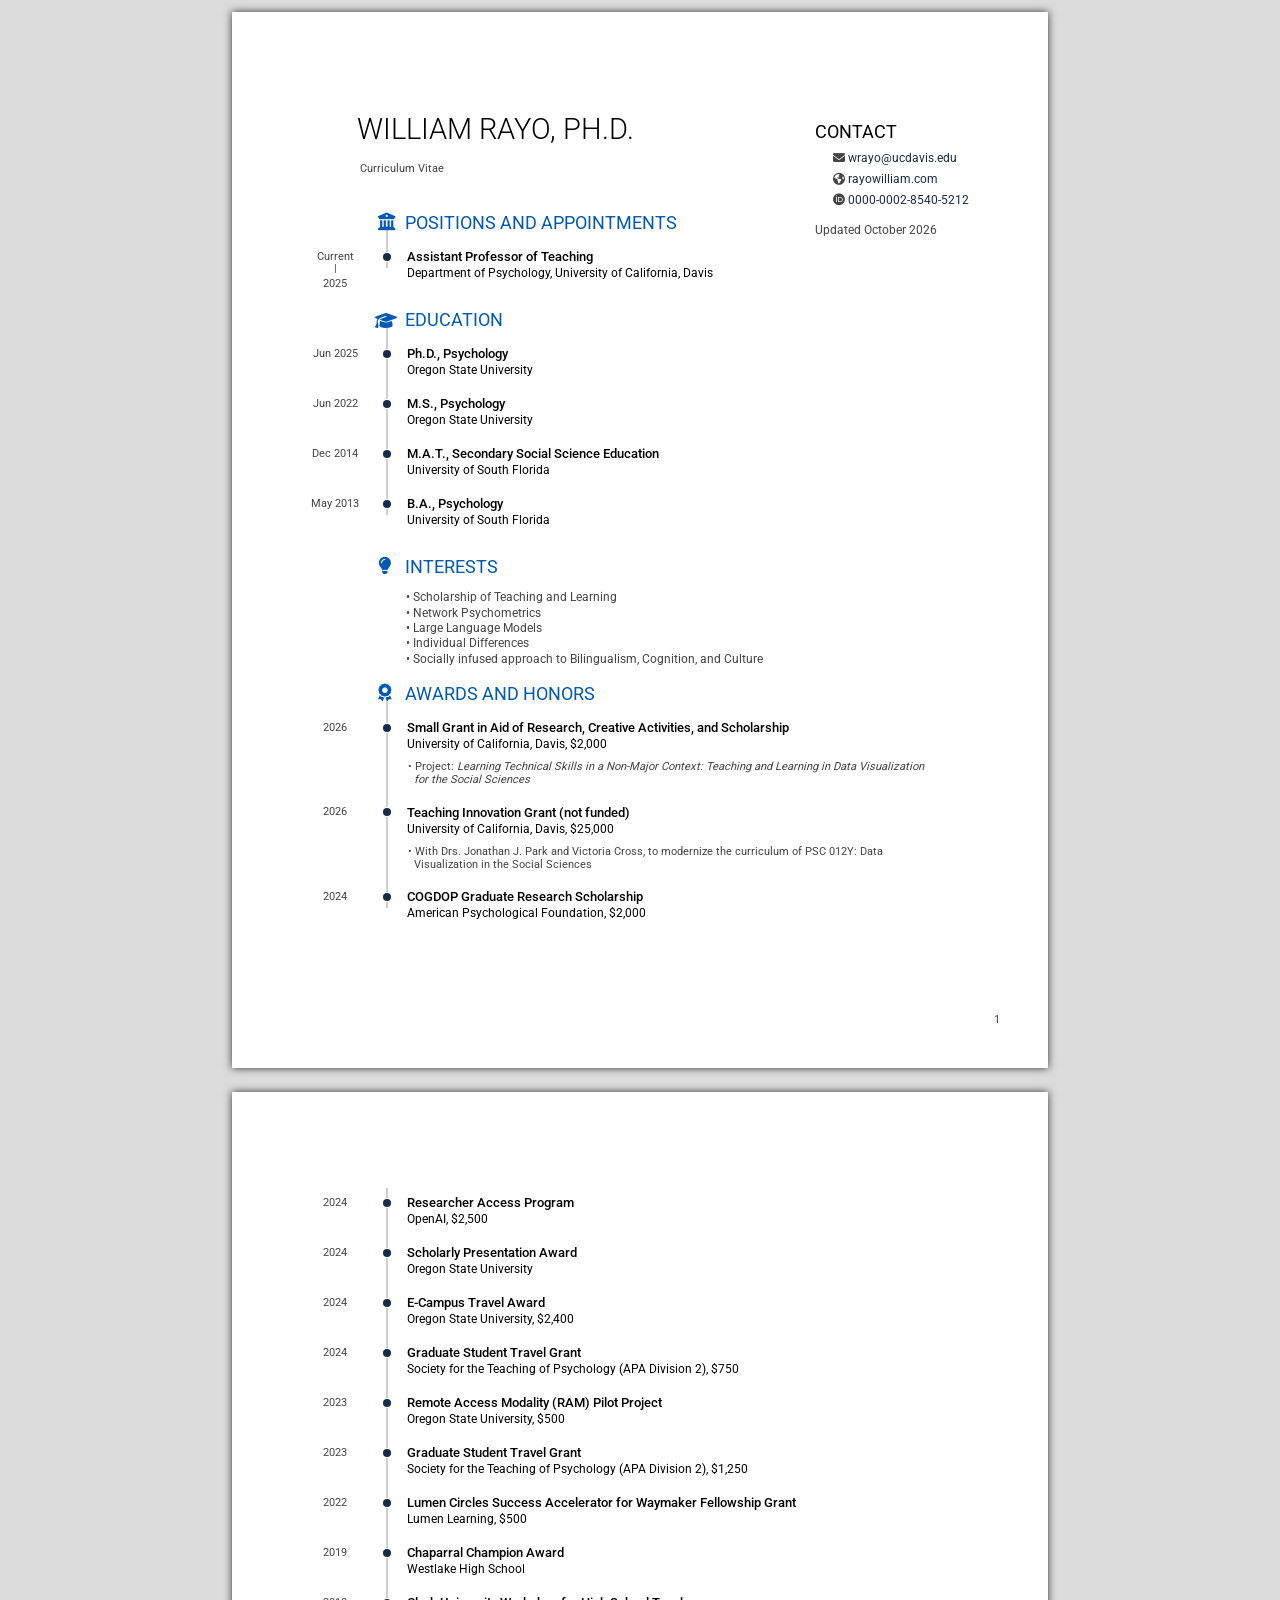
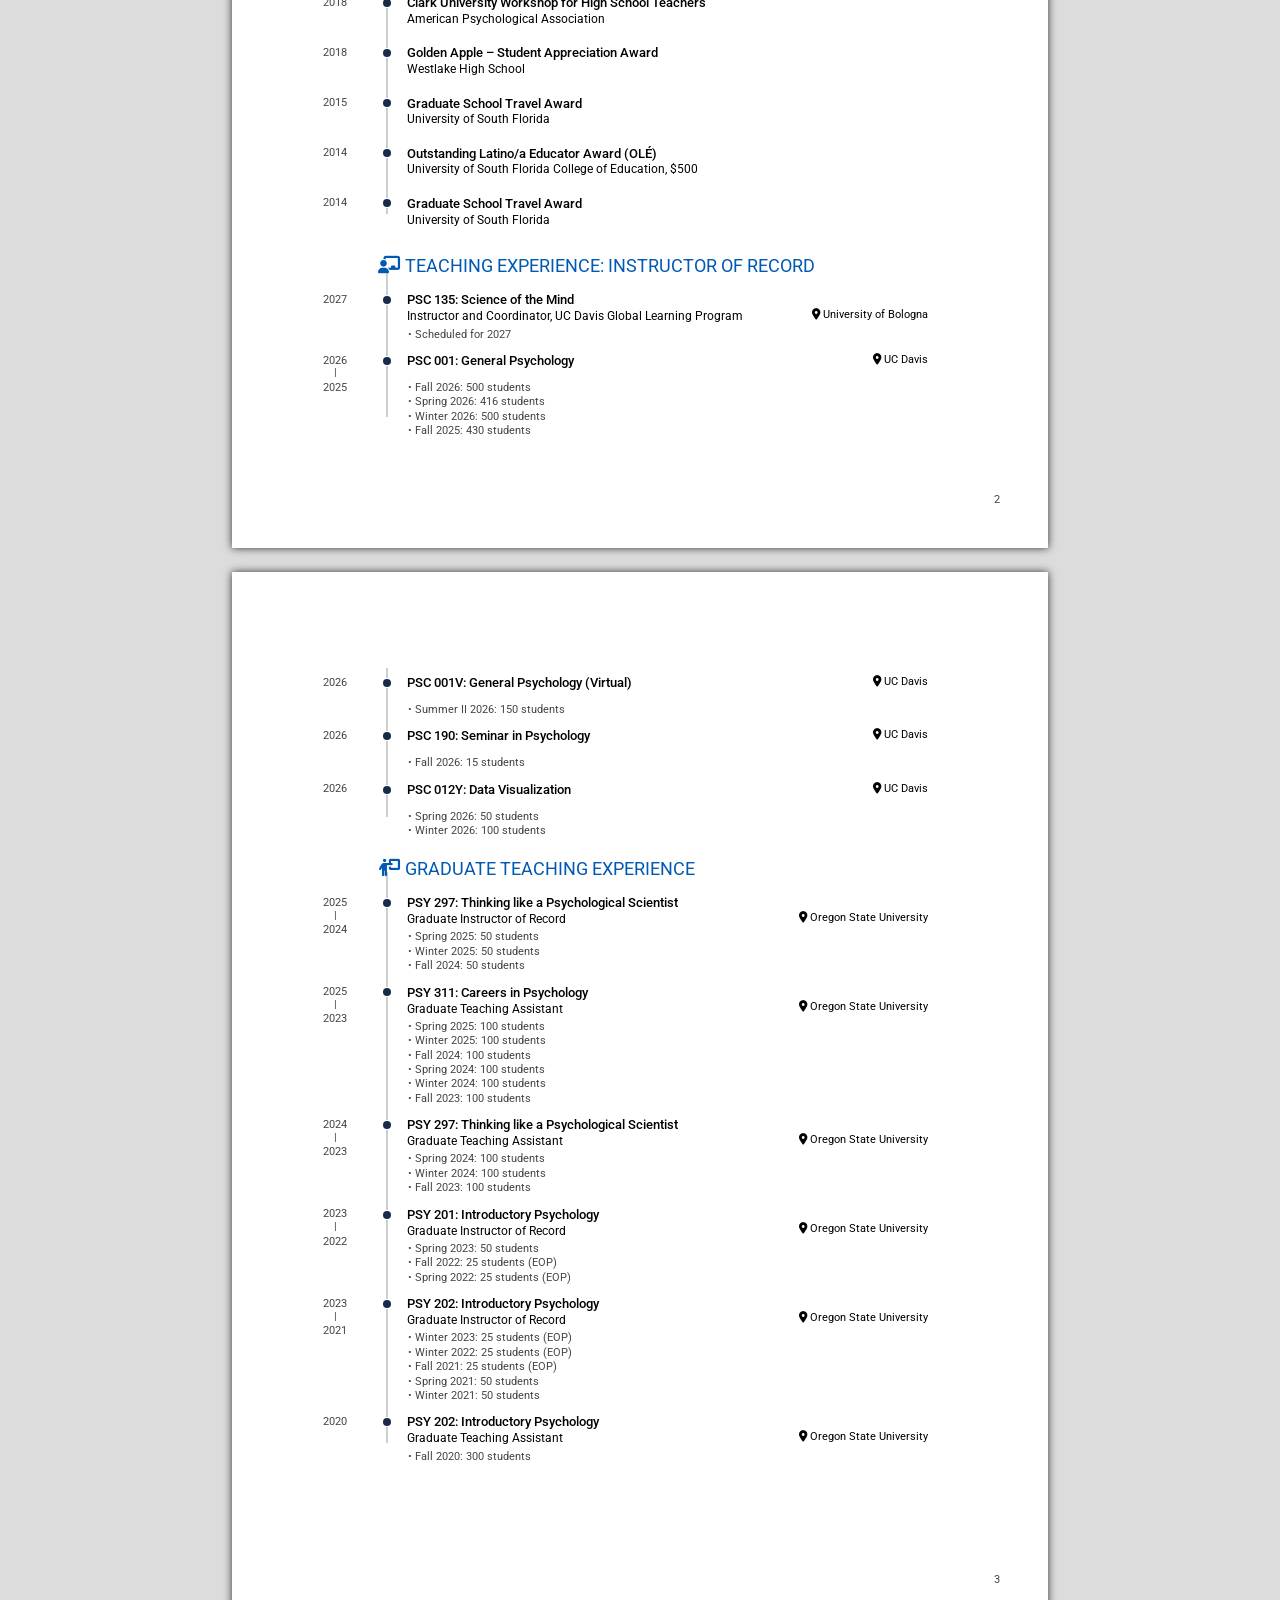
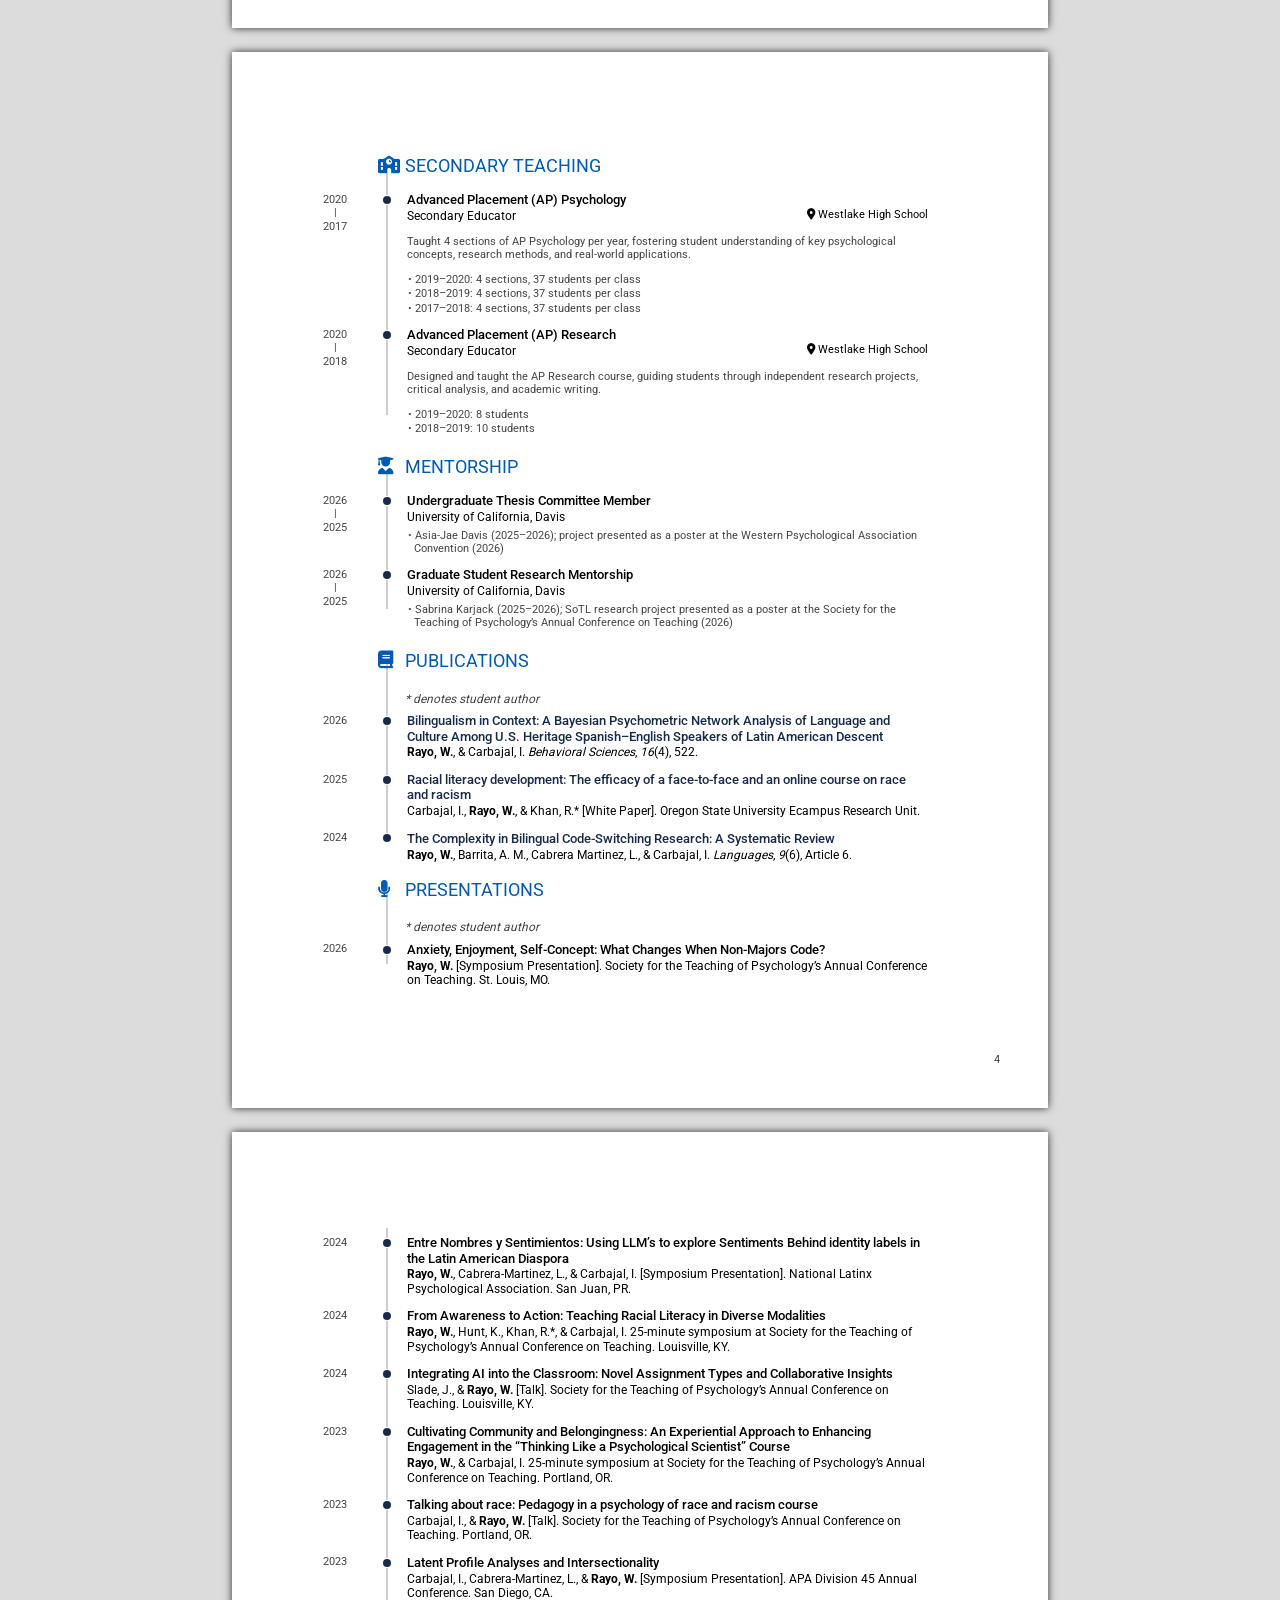
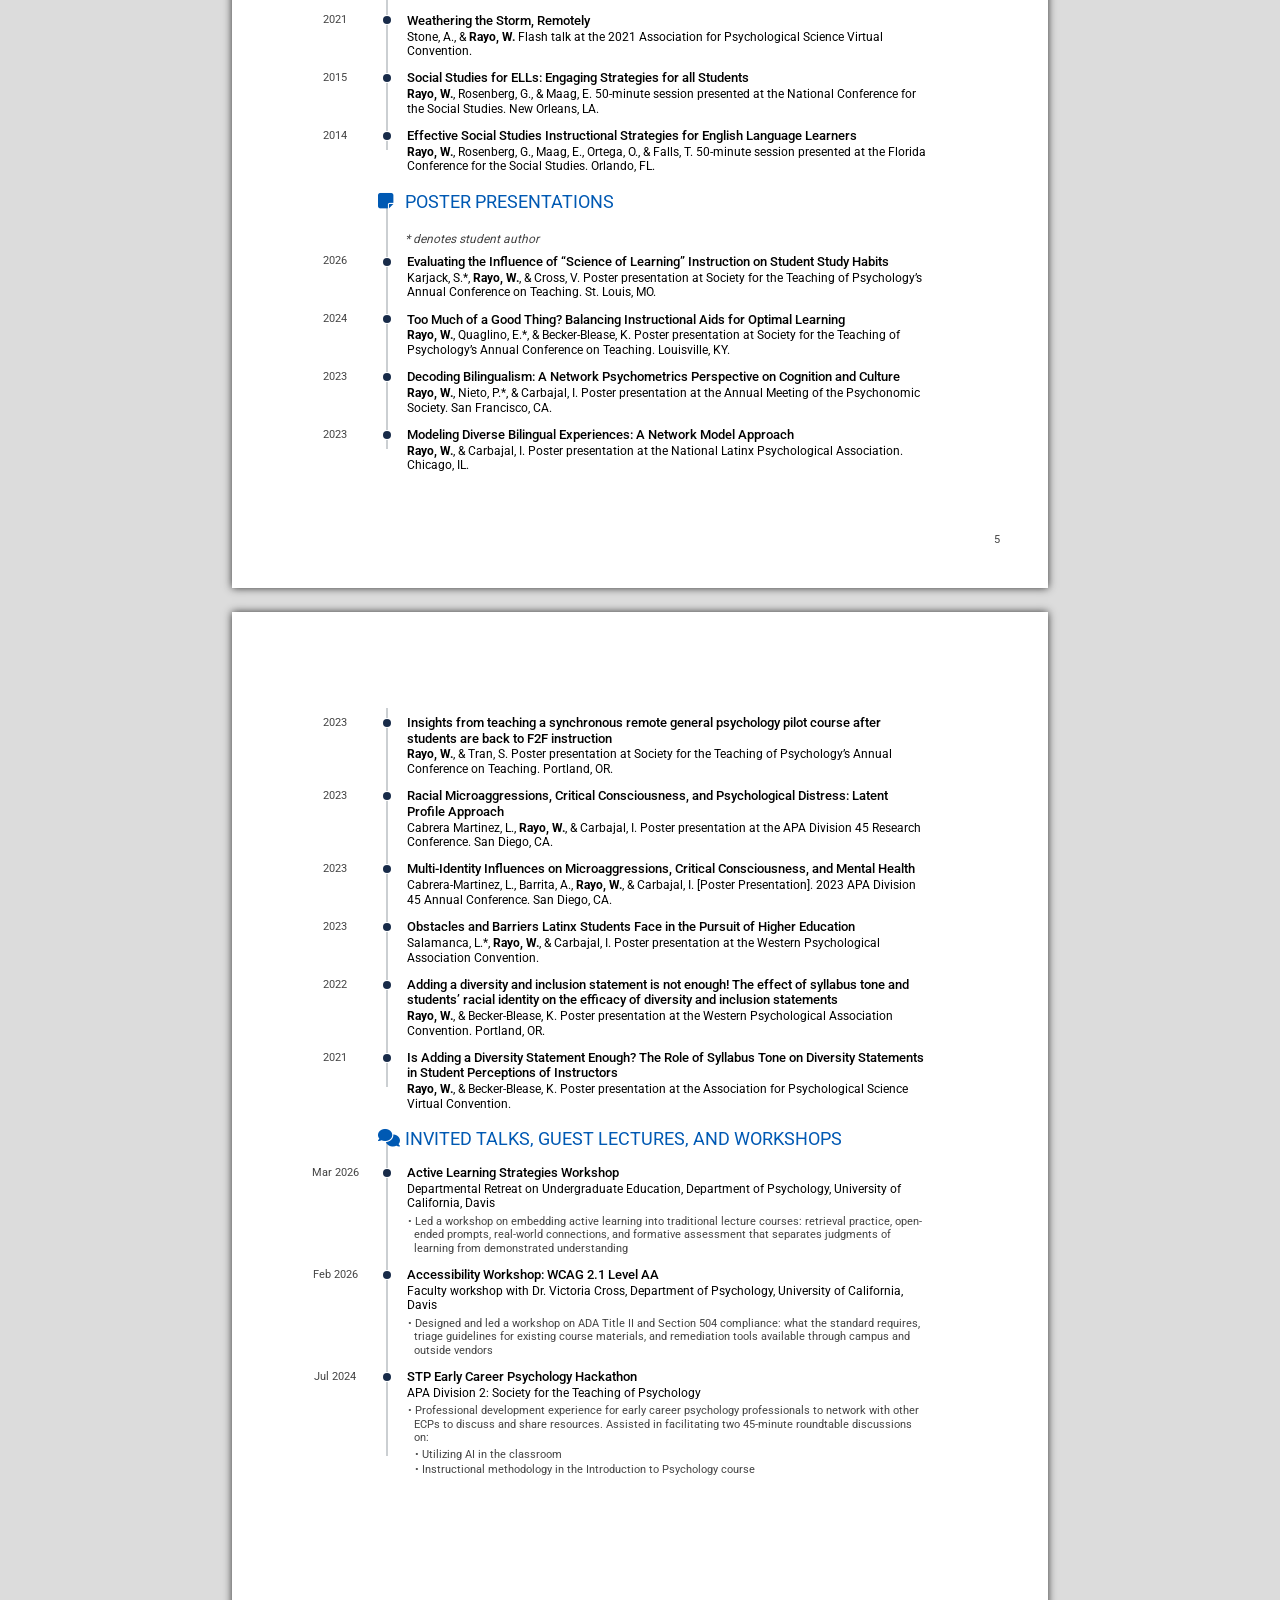
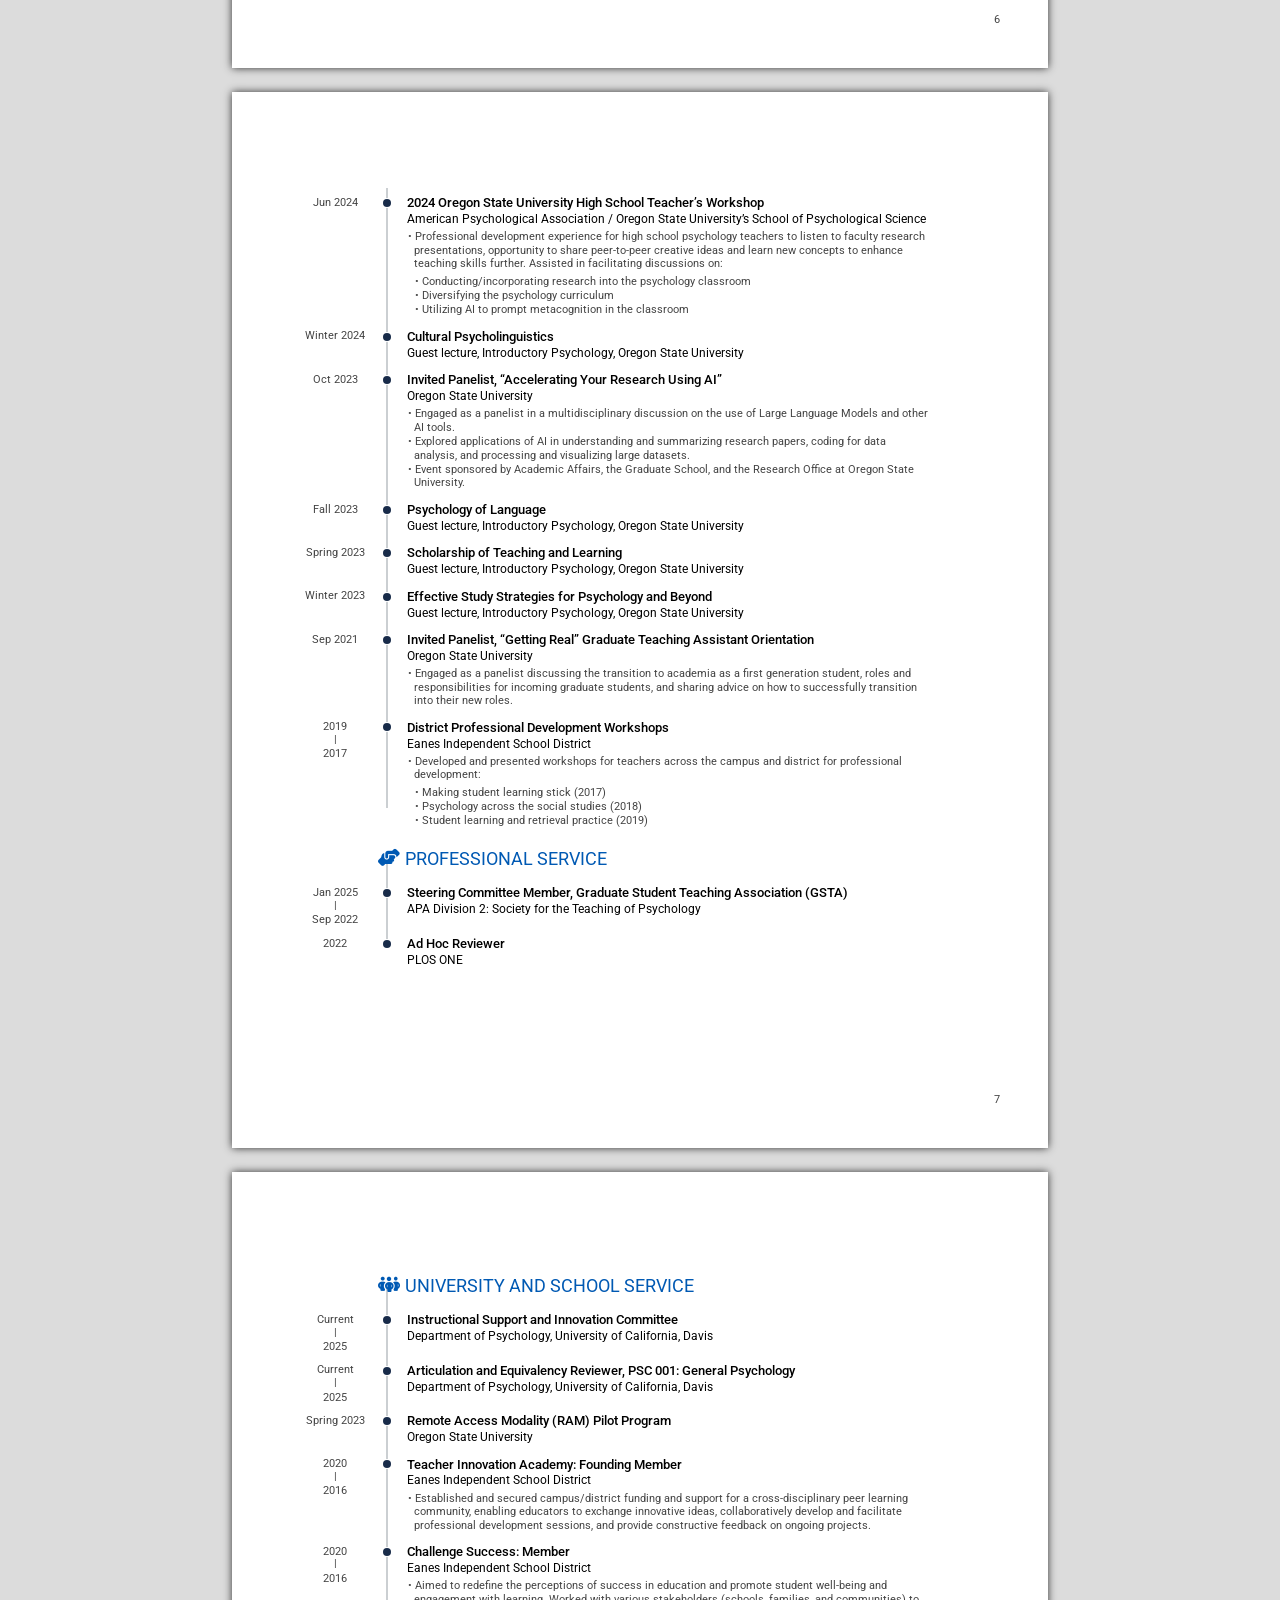
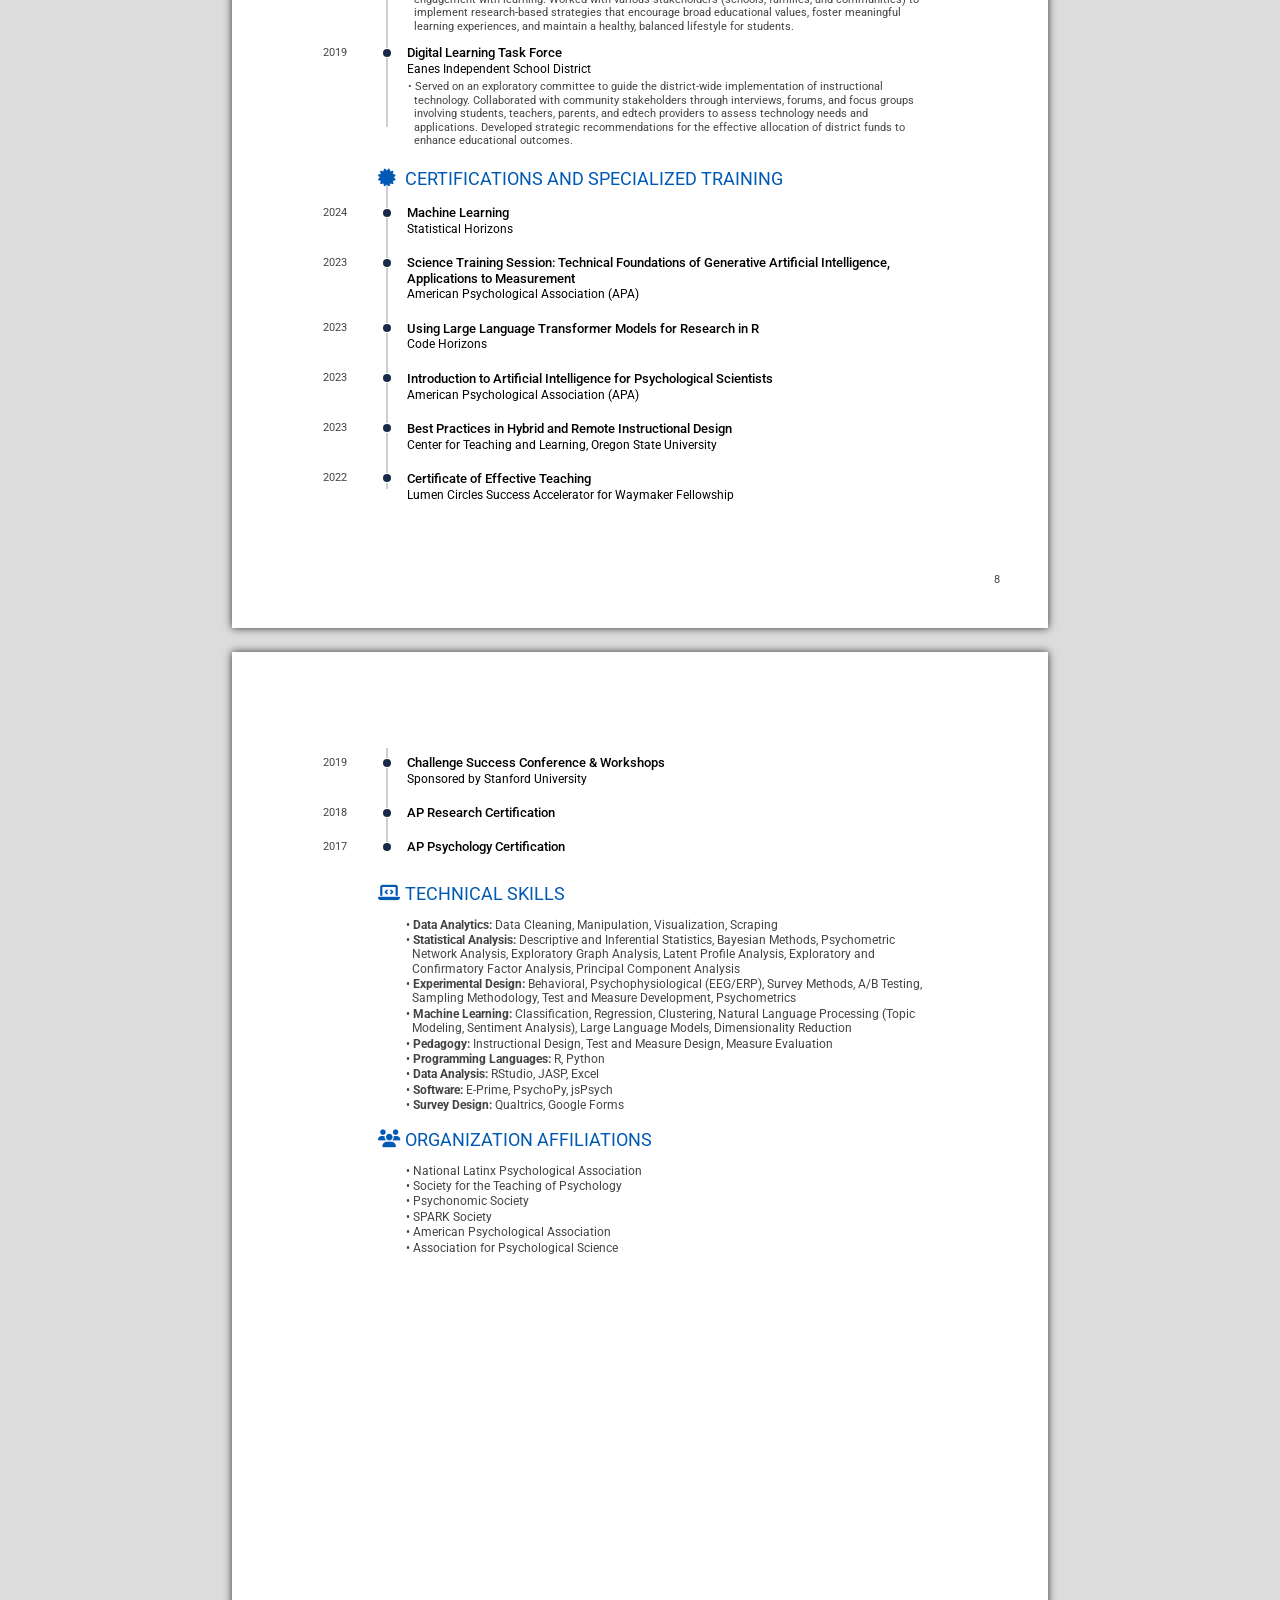
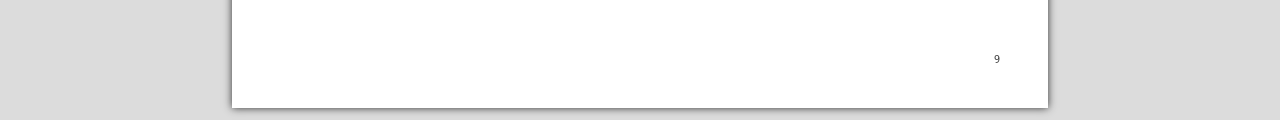
==== index.html @ 9740b25f "Data-driven CV built with pagedown Layout from pilegard/cv, printing functions from nstrayer/cv. Dat" ====
<!DOCTYPE html>
<html xmlns="http://www.w3.org/1999/xhtml">
  <head>
    <meta charset="utf-8" />
    <meta http-equiv="Content-Type" content="text/html; charset=utf-8" />
    <meta name="generator" content="pandoc" />
    <meta name="viewport" content="width=device-width, initial-scale=1">

    <meta name="author" content="William Rayo" />
    <meta name="date" content="2026-10-05" />
    <title>William Rayo’s CV</title>

    
        <style type="text/css">
.fa{font-family:var(--fa-style-family,"Font Awesome 6 Free");font-weight:var(--fa-style,900)}.fa,.fa-brands,.fa-classic,.fa-regular,.fa-sharp,.fa-solid,.fab,.far,.fas{-moz-osx-font-smoothing:grayscale;-webkit-font-smoothing:antialiased;display:var(--fa-display,inline-block);font-style:normal;font-variant:normal;line-height:1;text-rendering:auto}.fa-classic,.fa-regular,.fa-solid,.far,.fas{font-family:"Font Awesome 6 Free"}.fa-brands,.fab{font-family:"Font Awesome 6 Brands"}.fa-1x{font-size:1em}.fa-2x{font-size:2em}.fa-3x{font-size:3em}.fa-4x{font-size:4em}.fa-5x{font-size:5em}.fa-6x{font-size:6em}.fa-7x{font-size:7em}.fa-8x{font-size:8em}.fa-9x{font-size:9em}.fa-10x{font-size:10em}.fa-2xs{font-size:.625em;line-height:.1em;vertical-align:.225em}.fa-xs{font-size:.75em;line-height:.08333em;vertical-align:.125em}.fa-sm{font-size:.875em;line-height:.07143em;vertical-align:.05357em}.fa-lg{font-size:1.25em;line-height:.05em;vertical-align:-.075em}.fa-xl{font-size:1.5em;line-height:.04167em;vertical-align:-.125em}.fa-2xl{font-size:2em;line-height:.03125em;vertical-align:-.1875em}.fa-fw{text-align:center;width:1.25em}.fa-ul{list-style-type:none;margin-left:var(--fa-li-margin,2.5em);padding-left:0}.fa-ul>li{position:relative}.fa-li{left:calc(var(--fa-li-width, 2em)*-1);position:absolute;text-align:center;width:var(--fa-li-width,2em);line-height:inherit}.fa-border{border-radius:var(--fa-border-radius,.1em);border:var(--fa-border-width,.08em) var(--fa-border-style,solid) var(--fa-border-color,#eee);padding:var(--fa-border-padding,.2em .25em .15em)}.fa-pull-left{float:left;margin-right:var(--fa-pull-margin,.3em)}.fa-pull-right{float:right;margin-left:var(--fa-pull-margin,.3em)}.fa-beat{-webkit-animation-name:fa-beat;animation-name:fa-beat;-webkit-animation-delay:var(--fa-animation-delay,0s);animation-delay:var(--fa-animation-delay,0s);-webkit-animation-direction:var(--fa-animation-direction,normal);animation-direction:var(--fa-animation-direction,normal);-webkit-animation-duration:var(--fa-animation-duration,1s);animation-duration:var(--fa-animation-duration,1s);-webkit-animation-iteration-count:var(--fa-animation-iteration-count,infinite);animation-iteration-count:var(--fa-animation-iteration-count,infinite);-webkit-animation-timing-function:var(--fa-animation-timing,ease-in-out);animation-timing-function:var(--fa-animation-timing,ease-in-out)}.fa-bounce{-webkit-animation-name:fa-bounce;animation-name:fa-bounce;-webkit-animation-delay:var(--fa-animation-delay,0s);animation-delay:var(--fa-animation-delay,0s);-webkit-animation-direction:var(--fa-animation-direction,normal);animation-direction:var(--fa-animation-direction,normal);-webkit-animation-duration:var(--fa-animation-duration,1s);animation-duration:var(--fa-animation-duration,1s);-webkit-animation-iteration-count:var(--fa-animation-iteration-count,infinite);animation-iteration-count:var(--fa-animation-iteration-count,infinite);-webkit-animation-timing-function:var(--fa-animation-timing,cubic-bezier(.28,.84,.42,1));animation-timing-function:var(--fa-animation-timing,cubic-bezier(.28,.84,.42,1))}.fa-fade{-webkit-animation-name:fa-fade;animation-name:fa-fade;-webkit-animation-iteration-count:var(--fa-animation-iteration-count,infinite);animation-iteration-count:var(--fa-animation-iteration-count,infinite);-webkit-animation-timing-function:var(--fa-animation-timing,cubic-bezier(.4,0,.6,1));animation-timing-function:var(--fa-animation-timing,cubic-bezier(.4,0,.6,1))}.fa-beat-fade,.fa-fade{-webkit-animation-delay:var(--fa-animation-delay,0s);animation-delay:var(--fa-animation-delay,0s);-webkit-animation-direction:var(--fa-animation-direction,normal);animation-direction:var(--fa-animation-direction,normal);-webkit-animation-duration:var(--fa-animation-duration,1s);animation-duration:var(--fa-animation-duration,1s)}.fa-beat-fade{-webkit-animation-name:fa-beat-fade;animation-name:fa-beat-fade;-webkit-animation-iteration-count:var(--fa-animation-iteration-count,infinite);animation-iteration-count:var(--fa-animation-iteration-count,infinite);-webkit-animation-timing-function:var(--fa-animation-timing,cubic-bezier(.4,0,.6,1));animation-timing-function:var(--fa-animation-timing,cubic-bezier(.4,0,.6,1))}.fa-flip{-webkit-animation-name:fa-flip;animation-name:fa-flip;-webkit-animation-delay:var(--fa-animation-delay,0s);animation-delay:var(--fa-animation-delay,0s);-webkit-animation-direction:var(--fa-animation-direction,normal);animation-direction:var(--fa-animation-direction,normal);-webkit-animation-duration:var(--fa-animation-duration,1s);animation-duration:var(--fa-animation-duration,1s);-webkit-animation-iteration-count:var(--fa-animation-iteration-count,infinite);animation-iteration-count:var(--fa-animation-iteration-count,infinite);-webkit-animation-timing-function:var(--fa-animation-timing,ease-in-out);animation-timing-function:var(--fa-animation-timing,ease-in-out)}.fa-shake{-webkit-animation-name:fa-shake;animation-name:fa-shake;-webkit-animation-duration:var(--fa-animation-duration,1s);animation-duration:var(--fa-animation-duration,1s);-webkit-animation-iteration-count:var(--fa-animation-iteration-count,infinite);animation-iteration-count:var(--fa-animation-iteration-count,infinite);-webkit-animation-timing-function:var(--fa-animation-timing,linear);animation-timing-function:var(--fa-animation-timing,linear)}.fa-shake,.fa-spin{-webkit-animation-delay:var(--fa-animation-delay,0s);animation-delay:var(--fa-animation-delay,0s);-webkit-animation-direction:var(--fa-animation-direction,normal);animation-direction:var(--fa-animation-direction,normal)}.fa-spin{-webkit-animation-name:fa-spin;animation-name:fa-spin;-webkit-animation-duration:var(--fa-animation-duration,2s);animation-duration:var(--fa-animation-duration,2s);-webkit-animation-iteration-count:var(--fa-animation-iteration-count,infinite);animation-iteration-count:var(--fa-animation-iteration-count,infinite);-webkit-animation-timing-function:var(--fa-animation-timing,linear);animation-timing-function:var(--fa-animation-timing,linear)}.fa-spin-reverse{--fa-animation-direction:reverse}.fa-pulse,.fa-spin-pulse{-webkit-animation-name:fa-spin;animation-name:fa-spin;-webkit-animation-direction:var(--fa-animation-direction,normal);animation-direction:var(--fa-animation-direction,normal);-webkit-animation-duration:var(--fa-animation-duration,1s);animation-duration:var(--fa-animation-duration,1s);-webkit-animation-iteration-count:var(--fa-animation-iteration-count,infinite);animation-iteration-count:var(--fa-animation-iteration-count,infinite);-webkit-animation-timing-function:var(--fa-animation-timing,steps(8));animation-timing-function:var(--fa-animation-timing,steps(8))}@media (prefers-reduced-motion:reduce){.fa-beat,.fa-beat-fade,.fa-bounce,.fa-fade,.fa-flip,.fa-pulse,.fa-shake,.fa-spin,.fa-spin-pulse{-webkit-animation-delay:-1ms;animation-delay:-1ms;-webkit-animation-duration:1ms;animation-duration:1ms;-webkit-animation-iteration-count:1;animation-iteration-count:1;-webkit-transition-delay:0s;transition-delay:0s;-webkit-transition-duration:0s;transition-duration:0s}}@-webkit-keyframes fa-beat{0%,90%{-webkit-transform:scale(1);transform:scale(1)}45%{-webkit-transform:scale(var(--fa-beat-scale,1.25));transform:scale(var(--fa-beat-scale,1.25))}}@keyframes fa-beat{0%,90%{-webkit-transform:scale(1);transform:scale(1)}45%{-webkit-transform:scale(var(--fa-beat-scale,1.25));transform:scale(var(--fa-beat-scale,1.25))}}@-webkit-keyframes fa-bounce{0%{-webkit-transform:scale(1) translateY(0);transform:scale(1) translateY(0)}10%{-webkit-transform:scale(var(--fa-bounce-start-scale-x,1.1),var(--fa-bounce-start-scale-y,.9)) translateY(0);transform:scale(var(--fa-bounce-start-scale-x,1.1),var(--fa-bounce-start-scale-y,.9)) translateY(0)}30%{-webkit-transform:scale(var(--fa-bounce-jump-scale-x,.9),var(--fa-bounce-jump-scale-y,1.1)) translateY(var(--fa-bounce-height,-.5em));transform:scale(var(--fa-bounce-jump-scale-x,.9),var(--fa-bounce-jump-scale-y,1.1)) translateY(var(--fa-bounce-height,-.5em))}50%{-webkit-transform:scale(var(--fa-bounce-land-scale-x,1.05),var(--fa-bounce-land-scale-y,.95)) translateY(0);transform:scale(var(--fa-bounce-land-scale-x,1.05),var(--fa-bounce-land-scale-y,.95)) translateY(0)}57%{-webkit-transform:scale(1) translateY(var(--fa-bounce-rebound,-.125em));transform:scale(1) translateY(var(--fa-bounce-rebound,-.125em))}64%{-webkit-transform:scale(1) translateY(0);transform:scale(1) translateY(0)}to{-webkit-transform:scale(1) translateY(0);transform:scale(1) translateY(0)}}@keyframes fa-bounce{0%{-webkit-transform:scale(1) translateY(0);transform:scale(1) translateY(0)}10%{-webkit-transform:scale(var(--fa-bounce-start-scale-x,1.1),var(--fa-bounce-start-scale-y,.9)) translateY(0);transform:scale(var(--fa-bounce-start-scale-x,1.1),var(--fa-bounce-start-scale-y,.9)) translateY(0)}30%{-webkit-transform:scale(var(--fa-bounce-jump-scale-x,.9),var(--fa-bounce-jump-scale-y,1.1)) translateY(var(--fa-bounce-height,-.5em));transform:scale(var(--fa-bounce-jump-scale-x,.9),var(--fa-bounce-jump-scale-y,1.1)) translateY(var(--fa-bounce-height,-.5em))}50%{-webkit-transform:scale(var(--fa-bounce-land-scale-x,1.05),var(--fa-bounce-land-scale-y,.95)) translateY(0);transform:scale(var(--fa-bounce-land-scale-x,1.05),var(--fa-bounce-land-scale-y,.95)) translateY(0)}57%{-webkit-transform:scale(1) translateY(var(--fa-bounce-rebound,-.125em));transform:scale(1) translateY(var(--fa-bounce-rebound,-.125em))}64%{-webkit-transform:scale(1) translateY(0);transform:scale(1) translateY(0)}to{-webkit-transform:scale(1) translateY(0);transform:scale(1) translateY(0)}}@-webkit-keyframes fa-fade{50%{opacity:var(--fa-fade-opacity,.4)}}@keyframes fa-fade{50%{opacity:var(--fa-fade-opacity,.4)}}@-webkit-keyframes fa-beat-fade{0%,to{opacity:var(--fa-beat-fade-opacity,.4);-webkit-transform:scale(1);transform:scale(1)}50%{opacity:1;-webkit-transform:scale(var(--fa-beat-fade-scale,1.125));transform:scale(var(--fa-beat-fade-scale,1.125))}}@keyframes fa-beat-fade{0%,to{opacity:var(--fa-beat-fade-opacity,.4);-webkit-transform:scale(1);transform:scale(1)}50%{opacity:1;-webkit-transform:scale(var(--fa-beat-fade-scale,1.125));transform:scale(var(--fa-beat-fade-scale,1.125))}}@-webkit-keyframes fa-flip{50%{-webkit-transform:rotate3d(var(--fa-flip-x,0),var(--fa-flip-y,1),var(--fa-flip-z,0),var(--fa-flip-angle,-180deg));transform:rotate3d(var(--fa-flip-x,0),var(--fa-flip-y,1),var(--fa-flip-z,0),var(--fa-flip-angle,-180deg))}}@keyframes fa-flip{50%{-webkit-transform:rotate3d(var(--fa-flip-x,0),var(--fa-flip-y,1),var(--fa-flip-z,0),var(--fa-flip-angle,-180deg));transform:rotate3d(var(--fa-flip-x,0),var(--fa-flip-y,1),var(--fa-flip-z,0),var(--fa-flip-angle,-180deg))}}@-webkit-keyframes fa-shake{0%{-webkit-transform:rotate(-15deg);transform:rotate(-15deg)}4%{-webkit-transform:rotate(15deg);transform:rotate(15deg)}8%,24%{-webkit-transform:rotate(-18deg);transform:rotate(-18deg)}12%,28%{-webkit-transform:rotate(18deg);transform:rotate(18deg)}16%{-webkit-transform:rotate(-22deg);transform:rotate(-22deg)}20%{-webkit-transform:rotate(22deg);transform:rotate(22deg)}32%{-webkit-transform:rotate(-12deg);transform:rotate(-12deg)}36%{-webkit-transform:rotate(12deg);transform:rotate(12deg)}40%,to{-webkit-transform:rotate(0deg);transform:rotate(0deg)}}@keyframes fa-shake{0%{-webkit-transform:rotate(-15deg);transform:rotate(-15deg)}4%{-webkit-transform:rotate(15deg);transform:rotate(15deg)}8%,24%{-webkit-transform:rotate(-18deg);transform:rotate(-18deg)}12%,28%{-webkit-transform:rotate(18deg);transform:rotate(18deg)}16%{-webkit-transform:rotate(-22deg);transform:rotate(-22deg)}20%{-webkit-transform:rotate(22deg);transform:rotate(22deg)}32%{-webkit-transform:rotate(-12deg);transform:rotate(-12deg)}36%{-webkit-transform:rotate(12deg);transform:rotate(12deg)}40%,to{-webkit-transform:rotate(0deg);transform:rotate(0deg)}}@-webkit-keyframes fa-spin{0%{-webkit-transform:rotate(0deg);transform:rotate(0deg)}to{-webkit-transform:rotate(1turn);transform:rotate(1turn)}}@keyframes fa-spin{0%{-webkit-transform:rotate(0deg);transform:rotate(0deg)}to{-webkit-transform:rotate(1turn);transform:rotate(1turn)}}.fa-rotate-90{-webkit-transform:rotate(90deg);transform:rotate(90deg)}.fa-rotate-180{-webkit-transform:rotate(180deg);transform:rotate(180deg)}.fa-rotate-270{-webkit-transform:rotate(270deg);transform:rotate(270deg)}.fa-flip-horizontal{-webkit-transform:scaleX(-1);transform:scaleX(-1)}.fa-flip-vertical{-webkit-transform:scaleY(-1);transform:scaleY(-1)}.fa-flip-both,.fa-flip-horizontal.fa-flip-vertical{-webkit-transform:scale(-1);transform:scale(-1)}.fa-rotate-by{-webkit-transform:rotate(var(--fa-rotate-angle,0));transform:rotate(var(--fa-rotate-angle,0))}.fa-stack{display:inline-block;height:2em;line-height:2em;position:relative;vertical-align:middle;width:2.5em}.fa-stack-1x,.fa-stack-2x{left:0;position:absolute;text-align:center;width:100%;z-index:var(--fa-stack-z-index,auto)}.fa-stack-1x{line-height:inherit}.fa-stack-2x{font-size:2em}.fa-inverse{color:var(--fa-inverse,#fff)}
.fa-0:before{content:"\30"}.fa-1:before{content:"\31"}.fa-2:before{content:"\32"}.fa-3:before{content:"\33"}.fa-4:before{content:"\34"}.fa-5:before{content:"\35"}.fa-6:before{content:"\36"}.fa-7:before{content:"\37"}.fa-8:before{content:"\38"}.fa-9:before{content:"\39"}.fa-fill-drip:before{content:"\f576"}.fa-arrows-to-circle:before{content:"\e4bd"}.fa-chevron-circle-right:before,.fa-circle-chevron-right:before{content:"\f138"}.fa-at:before{content:"\40"}.fa-trash-alt:before,.fa-trash-can:before{content:"\f2ed"}.fa-text-height:before{content:"\f034"}.fa-user-times:before,.fa-user-xmark:before{content:"\f235"}.fa-stethoscope:before{content:"\f0f1"}.fa-comment-alt:before,.fa-message:before{content:"\f27a"}.fa-info:before{content:"\f129"}.fa-compress-alt:before,.fa-down-left-and-up-right-to-center:before{content:"\f422"}.fa-explosion:before{content:"\e4e9"}.fa-file-alt:before,.fa-file-lines:before,.fa-file-text:before{content:"\f15c"}.fa-wave-square:before{content:"\f83e"}.fa-ring:before{content:"\f70b"}.fa-building-un:before{content:"\e4d9"}.fa-dice-three:before{content:"\f527"}.fa-calendar-alt:before,.fa-calendar-days:before{content:"\f073"}.fa-anchor-circle-check:before{content:"\e4aa"}.fa-building-circle-arrow-right:before{content:"\e4d1"}.fa-volleyball-ball:before,.fa-volleyball:before{content:"\f45f"}.fa-arrows-up-to-line:before{content:"\e4c2"}.fa-sort-desc:before,.fa-sort-down:before{content:"\f0dd"}.fa-circle-minus:before,.fa-minus-circle:before{content:"\f056"}.fa-door-open:before{content:"\f52b"}.fa-right-from-bracket:before,.fa-sign-out-alt:before{content:"\f2f5"}.fa-atom:before{content:"\f5d2"}.fa-soap:before{content:"\e06e"}.fa-heart-music-camera-bolt:before,.fa-icons:before{content:"\f86d"}.fa-microphone-alt-slash:before,.fa-microphone-lines-slash:before{content:"\f539"}.fa-bridge-circle-check:before{content:"\e4c9"}.fa-pump-medical:before{content:"\e06a"}.fa-fingerprint:before{content:"\f577"}.fa-hand-point-right:before{content:"\f0a4"}.fa-magnifying-glass-location:before,.fa-search-location:before{content:"\f689"}.fa-forward-step:before,.fa-step-forward:before{content:"\f051"}.fa-face-smile-beam:before,.fa-smile-beam:before{content:"\f5b8"}.fa-flag-checkered:before{content:"\f11e"}.fa-football-ball:before,.fa-football:before{content:"\f44e"}.fa-school-circle-exclamation:before{content:"\e56c"}.fa-crop:before{content:"\f125"}.fa-angle-double-down:before,.fa-angles-down:before{content:"\f103"}.fa-users-rectangle:before{content:"\e594"}.fa-people-roof:before{content:"\e537"}.fa-people-line:before{content:"\e534"}.fa-beer-mug-empty:before,.fa-beer:before{content:"\f0fc"}.fa-diagram-predecessor:before{content:"\e477"}.fa-arrow-up-long:before,.fa-long-arrow-up:before{content:"\f176"}.fa-burn:before,.fa-fire-flame-simple:before{content:"\f46a"}.fa-male:before,.fa-person:before{content:"\f183"}.fa-laptop:before{content:"\f109"}.fa-file-csv:before{content:"\f6dd"}.fa-menorah:before{content:"\f676"}.fa-truck-plane:before{content:"\e58f"}.fa-record-vinyl:before{content:"\f8d9"}.fa-face-grin-stars:before,.fa-grin-stars:before{content:"\f587"}.fa-bong:before{content:"\f55c"}.fa-pastafarianism:before,.fa-spaghetti-monster-flying:before{content:"\f67b"}.fa-arrow-down-up-across-line:before{content:"\e4af"}.fa-spoon:before,.fa-utensil-spoon:before{content:"\f2e5"}.fa-jar-wheat:before{content:"\e517"}.fa-envelopes-bulk:before,.fa-mail-bulk:before{content:"\f674"}.fa-file-circle-exclamation:before{content:"\e4eb"}.fa-circle-h:before,.fa-hospital-symbol:before{content:"\f47e"}.fa-pager:before{content:"\f815"}.fa-address-book:before,.fa-contact-book:before{content:"\f2b9"}.fa-strikethrough:before{content:"\f0cc"}.fa-k:before{content:"\4b"}.fa-landmark-flag:before{content:"\e51c"}.fa-pencil-alt:before,.fa-pencil:before{content:"\f303"}.fa-backward:before{content:"\f04a"}.fa-caret-right:before{content:"\f0da"}.fa-comments:before{content:"\f086"}.fa-file-clipboard:before,.fa-paste:before{content:"\f0ea"}.fa-code-pull-request:before{content:"\e13c"}.fa-clipboard-list:before{content:"\f46d"}.fa-truck-loading:before,.fa-truck-ramp-box:before{content:"\f4de"}.fa-user-check:before{content:"\f4fc"}.fa-vial-virus:before{content:"\e597"}.fa-sheet-plastic:before{content:"\e571"}.fa-blog:before{content:"\f781"}.fa-user-ninja:before{content:"\f504"}.fa-person-arrow-up-from-line:before{content:"\e539"}.fa-scroll-torah:before,.fa-torah:before{content:"\f6a0"}.fa-broom-ball:before,.fa-quidditch-broom-ball:before,.fa-quidditch:before{content:"\f458"}.fa-toggle-off:before{content:"\f204"}.fa-archive:before,.fa-box-archive:before{content:"\f187"}.fa-person-drowning:before{content:"\e545"}.fa-arrow-down-9-1:before,.fa-sort-numeric-desc:before,.fa-sort-numeric-down-alt:before{content:"\f886"}.fa-face-grin-tongue-squint:before,.fa-grin-tongue-squint:before{content:"\f58a"}.fa-spray-can:before{content:"\f5bd"}.fa-truck-monster:before{content:"\f63b"}.fa-w:before{content:"\57"}.fa-earth-africa:before,.fa-globe-africa:before{content:"\f57c"}.fa-rainbow:before{content:"\f75b"}.fa-circle-notch:before{content:"\f1ce"}.fa-tablet-alt:before,.fa-tablet-screen-button:before{content:"\f3fa"}.fa-paw:before{content:"\f1b0"}.fa-cloud:before{content:"\f0c2"}.fa-trowel-bricks:before{content:"\e58a"}.fa-face-flushed:before,.fa-flushed:before{content:"\f579"}.fa-hospital-user:before{content:"\f80d"}.fa-tent-arrow-left-right:before{content:"\e57f"}.fa-gavel:before,.fa-legal:before{content:"\f0e3"}.fa-binoculars:before{content:"\f1e5"}.fa-microphone-slash:before{content:"\f131"}.fa-box-tissue:before{content:"\e05b"}.fa-motorcycle:before{content:"\f21c"}.fa-bell-concierge:before,.fa-concierge-bell:before{content:"\f562"}.fa-pen-ruler:before,.fa-pencil-ruler:before{content:"\f5ae"}.fa-people-arrows-left-right:before,.fa-people-arrows:before{content:"\e068"}.fa-mars-and-venus-burst:before{content:"\e523"}.fa-caret-square-right:before,.fa-square-caret-right:before{content:"\f152"}.fa-cut:before,.fa-scissors:before{content:"\f0c4"}.fa-sun-plant-wilt:before{content:"\e57a"}.fa-toilets-portable:before{content:"\e584"}.fa-hockey-puck:before{content:"\f453"}.fa-table:before{content:"\f0ce"}.fa-magnifying-glass-arrow-right:before{content:"\e521"}.fa-digital-tachograph:before,.fa-tachograph-digital:before{content:"\f566"}.fa-users-slash:before{content:"\e073"}.fa-clover:before{content:"\e139"}.fa-mail-reply:before,.fa-reply:before{content:"\f3e5"}.fa-star-and-crescent:before{content:"\f699"}.fa-house-fire:before{content:"\e50c"}.fa-minus-square:before,.fa-square-minus:before{content:"\f146"}.fa-helicopter:before{content:"\f533"}.fa-compass:before{content:"\f14e"}.fa-caret-square-down:before,.fa-square-caret-down:before{content:"\f150"}.fa-file-circle-question:before{content:"\e4ef"}.fa-laptop-code:before{content:"\f5fc"}.fa-swatchbook:before{content:"\f5c3"}.fa-prescription-bottle:before{content:"\f485"}.fa-bars:before,.fa-navicon:before{content:"\f0c9"}.fa-people-group:before{content:"\e533"}.fa-hourglass-3:before,.fa-hourglass-end:before{content:"\f253"}.fa-heart-broken:before,.fa-heart-crack:before{content:"\f7a9"}.fa-external-link-square-alt:before,.fa-square-up-right:before{content:"\f360"}.fa-face-kiss-beam:before,.fa-kiss-beam:before{content:"\f597"}.fa-film:before{content:"\f008"}.fa-ruler-horizontal:before{content:"\f547"}.fa-people-robbery:before{content:"\e536"}.fa-lightbulb:before{content:"\f0eb"}.fa-caret-left:before{content:"\f0d9"}.fa-circle-exclamation:before,.fa-exclamation-circle:before{content:"\f06a"}.fa-school-circle-xmark:before{content:"\e56d"}.fa-arrow-right-from-bracket:before,.fa-sign-out:before{content:"\f08b"}.fa-chevron-circle-down:before,.fa-circle-chevron-down:before{content:"\f13a"}.fa-unlock-alt:before,.fa-unlock-keyhole:before{content:"\f13e"}.fa-cloud-showers-heavy:before{content:"\f740"}.fa-headphones-alt:before,.fa-headphones-simple:before{content:"\f58f"}.fa-sitemap:before{content:"\f0e8"}.fa-circle-dollar-to-slot:before,.fa-donate:before{content:"\f4b9"}.fa-memory:before{content:"\f538"}.fa-road-spikes:before{content:"\e568"}.fa-fire-burner:before{content:"\e4f1"}.fa-flag:before{content:"\f024"}.fa-hanukiah:before{content:"\f6e6"}.fa-feather:before{content:"\f52d"}.fa-volume-down:before,.fa-volume-low:before{content:"\f027"}.fa-comment-slash:before{content:"\f4b3"}.fa-cloud-sun-rain:before{content:"\f743"}.fa-compress:before{content:"\f066"}.fa-wheat-alt:before,.fa-wheat-awn:before{content:"\e2cd"}.fa-ankh:before{content:"\f644"}.fa-hands-holding-child:before{content:"\e4fa"}.fa-asterisk:before{content:"\2a"}.fa-check-square:before,.fa-square-check:before{content:"\f14a"}.fa-peseta-sign:before{content:"\e221"}.fa-header:before,.fa-heading:before{content:"\f1dc"}.fa-ghost:before{content:"\f6e2"}.fa-list-squares:before,.fa-list:before{content:"\f03a"}.fa-phone-square-alt:before,.fa-square-phone-flip:before{content:"\f87b"}.fa-cart-plus:before{content:"\f217"}.fa-gamepad:before{content:"\f11b"}.fa-circle-dot:before,.fa-dot-circle:before{content:"\f192"}.fa-dizzy:before,.fa-face-dizzy:before{content:"\f567"}.fa-egg:before{content:"\f7fb"}.fa-house-medical-circle-xmark:before{content:"\e513"}.fa-campground:before{content:"\f6bb"}.fa-folder-plus:before{content:"\f65e"}.fa-futbol-ball:before,.fa-futbol:before,.fa-soccer-ball:before{content:"\f1e3"}.fa-paint-brush:before,.fa-paintbrush:before{content:"\f1fc"}.fa-lock:before{content:"\f023"}.fa-gas-pump:before{content:"\f52f"}.fa-hot-tub-person:before,.fa-hot-tub:before{content:"\f593"}.fa-map-location:before,.fa-map-marked:before{content:"\f59f"}.fa-house-flood-water:before{content:"\e50e"}.fa-tree:before{content:"\f1bb"}.fa-bridge-lock:before{content:"\e4cc"}.fa-sack-dollar:before{content:"\f81d"}.fa-edit:before,.fa-pen-to-square:before{content:"\f044"}.fa-car-side:before{content:"\f5e4"}.fa-share-alt:before,.fa-share-nodes:before{content:"\f1e0"}.fa-heart-circle-minus:before{content:"\e4ff"}.fa-hourglass-2:before,.fa-hourglass-half:before{content:"\f252"}.fa-microscope:before{content:"\f610"}.fa-sink:before{content:"\e06d"}.fa-bag-shopping:before,.fa-shopping-bag:before{content:"\f290"}.fa-arrow-down-z-a:before,.fa-sort-alpha-desc:before,.fa-sort-alpha-down-alt:before{content:"\f881"}.fa-mitten:before{content:"\f7b5"}.fa-person-rays:before{content:"\e54d"}.fa-users:before{content:"\f0c0"}.fa-eye-slash:before{content:"\f070"}.fa-flask-vial:before{content:"\e4f3"}.fa-hand-paper:before,.fa-hand:before{content:"\f256"}.fa-om:before{content:"\f679"}.fa-worm:before{content:"\e599"}.fa-house-circle-xmark:before{content:"\e50b"}.fa-plug:before{content:"\f1e6"}.fa-chevron-up:before{content:"\f077"}.fa-hand-spock:before{content:"\f259"}.fa-stopwatch:before{content:"\f2f2"}.fa-face-kiss:before,.fa-kiss:before{content:"\f596"}.fa-bridge-circle-xmark:before{content:"\e4cb"}.fa-face-grin-tongue:before,.fa-grin-tongue:before{content:"\f589"}.fa-chess-bishop:before{content:"\f43a"}.fa-face-grin-wink:before,.fa-grin-wink:before{content:"\f58c"}.fa-deaf:before,.fa-deafness:before,.fa-ear-deaf:before,.fa-hard-of-hearing:before{content:"\f2a4"}.fa-road-circle-check:before{content:"\e564"}.fa-dice-five:before{content:"\f523"}.fa-rss-square:before,.fa-square-rss:before{content:"\f143"}.fa-land-mine-on:before{content:"\e51b"}.fa-i-cursor:before{content:"\f246"}.fa-stamp:before{content:"\f5bf"}.fa-stairs:before{content:"\e289"}.fa-i:before{content:"\49"}.fa-hryvnia-sign:before,.fa-hryvnia:before{content:"\f6f2"}.fa-pills:before{content:"\f484"}.fa-face-grin-wide:before,.fa-grin-alt:before{content:"\f581"}.fa-tooth:before{content:"\f5c9"}.fa-v:before{content:"\56"}.fa-bangladeshi-taka-sign:before{content:"\e2e6"}.fa-bicycle:before{content:"\f206"}.fa-rod-asclepius:before,.fa-rod-snake:before,.fa-staff-aesculapius:before,.fa-staff-snake:before{content:"\e579"}.fa-head-side-cough-slash:before{content:"\e062"}.fa-ambulance:before,.fa-truck-medical:before{content:"\f0f9"}.fa-wheat-awn-circle-exclamation:before{content:"\e598"}.fa-snowman:before{content:"\f7d0"}.fa-mortar-pestle:before{content:"\f5a7"}.fa-road-barrier:before{content:"\e562"}.fa-school:before{content:"\f549"}.fa-igloo:before{content:"\f7ae"}.fa-joint:before{content:"\f595"}.fa-angle-right:before{content:"\f105"}.fa-horse:before{content:"\f6f0"}.fa-q:before{content:"\51"}.fa-g:before{content:"\47"}.fa-notes-medical:before{content:"\f481"}.fa-temperature-2:before,.fa-temperature-half:before,.fa-thermometer-2:before,.fa-thermometer-half:before{content:"\f2c9"}.fa-dong-sign:before{content:"\e169"}.fa-capsules:before{content:"\f46b"}.fa-poo-bolt:before,.fa-poo-storm:before{content:"\f75a"}.fa-face-frown-open:before,.fa-frown-open:before{content:"\f57a"}.fa-hand-point-up:before{content:"\f0a6"}.fa-money-bill:before{content:"\f0d6"}.fa-bookmark:before{content:"\f02e"}.fa-align-justify:before{content:"\f039"}.fa-umbrella-beach:before{content:"\f5ca"}.fa-helmet-un:before{content:"\e503"}.fa-bullseye:before{content:"\f140"}.fa-bacon:before{content:"\f7e5"}.fa-hand-point-down:before{content:"\f0a7"}.fa-arrow-up-from-bracket:before{content:"\e09a"}.fa-folder-blank:before,.fa-folder:before{content:"\f07b"}.fa-file-medical-alt:before,.fa-file-waveform:before{content:"\f478"}.fa-radiation:before{content:"\f7b9"}.fa-chart-simple:before{content:"\e473"}.fa-mars-stroke:before{content:"\f229"}.fa-vial:before{content:"\f492"}.fa-dashboard:before,.fa-gauge-med:before,.fa-gauge:before,.fa-tachometer-alt-average:before{content:"\f624"}.fa-magic-wand-sparkles:before,.fa-wand-magic-sparkles:before{content:"\e2ca"}.fa-e:before{content:"\45"}.fa-pen-alt:before,.fa-pen-clip:before{content:"\f305"}.fa-bridge-circle-exclamation:before{content:"\e4ca"}.fa-user:before{content:"\f007"}.fa-school-circle-check:before{content:"\e56b"}.fa-dumpster:before{content:"\f793"}.fa-shuttle-van:before,.fa-van-shuttle:before{content:"\f5b6"}.fa-building-user:before{content:"\e4da"}.fa-caret-square-left:before,.fa-square-caret-left:before{content:"\f191"}.fa-highlighter:before{content:"\f591"}.fa-key:before{content:"\f084"}.fa-bullhorn:before{content:"\f0a1"}.fa-globe:before{content:"\f0ac"}.fa-synagogue:before{content:"\f69b"}.fa-person-half-dress:before{content:"\e548"}.fa-road-bridge:before{content:"\e563"}.fa-location-arrow:before{content:"\f124"}.fa-c:before{content:"\43"}.fa-tablet-button:before{content:"\f10a"}.fa-building-lock:before{content:"\e4d6"}.fa-pizza-slice:before{content:"\f818"}.fa-money-bill-wave:before{content:"\f53a"}.fa-area-chart:before,.fa-chart-area:before{content:"\f1fe"}.fa-house-flag:before{content:"\e50d"}.fa-person-circle-minus:before{content:"\e540"}.fa-ban:before,.fa-cancel:before{content:"\f05e"}.fa-camera-rotate:before{content:"\e0d8"}.fa-air-freshener:before,.fa-spray-can-sparkles:before{content:"\f5d0"}.fa-star:before{content:"\f005"}.fa-repeat:before{content:"\f363"}.fa-cross:before{content:"\f654"}.fa-box:before{content:"\f466"}.fa-venus-mars:before{content:"\f228"}.fa-arrow-pointer:before,.fa-mouse-pointer:before{content:"\f245"}.fa-expand-arrows-alt:before,.fa-maximize:before{content:"\f31e"}.fa-charging-station:before{content:"\f5e7"}.fa-shapes:before,.fa-triangle-circle-square:before{content:"\f61f"}.fa-random:before,.fa-shuffle:before{content:"\f074"}.fa-person-running:before,.fa-running:before{content:"\f70c"}.fa-mobile-retro:before{content:"\e527"}.fa-grip-lines-vertical:before{content:"\f7a5"}.fa-spider:before{content:"\f717"}.fa-hands-bound:before{content:"\e4f9"}.fa-file-invoice-dollar:before{content:"\f571"}.fa-plane-circle-exclamation:before{content:"\e556"}.fa-x-ray:before{content:"\f497"}.fa-spell-check:before{content:"\f891"}.fa-slash:before{content:"\f715"}.fa-computer-mouse:before,.fa-mouse:before{content:"\f8cc"}.fa-arrow-right-to-bracket:before,.fa-sign-in:before{content:"\f090"}.fa-shop-slash:before,.fa-store-alt-slash:before{content:"\e070"}.fa-server:before{content:"\f233"}.fa-virus-covid-slash:before{content:"\e4a9"}.fa-shop-lock:before{content:"\e4a5"}.fa-hourglass-1:before,.fa-hourglass-start:before{content:"\f251"}.fa-blender-phone:before{content:"\f6b6"}.fa-building-wheat:before{content:"\e4db"}.fa-person-breastfeeding:before{content:"\e53a"}.fa-right-to-bracket:before,.fa-sign-in-alt:before{content:"\f2f6"}.fa-venus:before{content:"\f221"}.fa-passport:before{content:"\f5ab"}.fa-heart-pulse:before,.fa-heartbeat:before{content:"\f21e"}.fa-people-carry-box:before,.fa-people-carry:before{content:"\f4ce"}.fa-temperature-high:before{content:"\f769"}.fa-microchip:before{content:"\f2db"}.fa-crown:before{content:"\f521"}.fa-weight-hanging:before{content:"\f5cd"}.fa-xmarks-lines:before{content:"\e59a"}.fa-file-prescription:before{content:"\f572"}.fa-weight-scale:before,.fa-weight:before{content:"\f496"}.fa-user-friends:before,.fa-user-group:before{content:"\f500"}.fa-arrow-up-a-z:before,.fa-sort-alpha-up:before{content:"\f15e"}.fa-chess-knight:before{content:"\f441"}.fa-face-laugh-squint:before,.fa-laugh-squint:before{content:"\f59b"}.fa-wheelchair:before{content:"\f193"}.fa-arrow-circle-up:before,.fa-circle-arrow-up:before{content:"\f0aa"}.fa-toggle-on:before{content:"\f205"}.fa-person-walking:before,.fa-walking:before{content:"\f554"}.fa-l:before{content:"\4c"}.fa-fire:before{content:"\f06d"}.fa-bed-pulse:before,.fa-procedures:before{content:"\f487"}.fa-shuttle-space:before,.fa-space-shuttle:before{content:"\f197"}.fa-face-laugh:before,.fa-laugh:before{content:"\f599"}.fa-folder-open:before{content:"\f07c"}.fa-heart-circle-plus:before{content:"\e500"}.fa-code-fork:before{content:"\e13b"}.fa-city:before{content:"\f64f"}.fa-microphone-alt:before,.fa-microphone-lines:before{content:"\f3c9"}.fa-pepper-hot:before{content:"\f816"}.fa-unlock:before{content:"\f09c"}.fa-colon-sign:before{content:"\e140"}.fa-headset:before{content:"\f590"}.fa-store-slash:before{content:"\e071"}.fa-road-circle-xmark:before{content:"\e566"}.fa-user-minus:before{content:"\f503"}.fa-mars-stroke-up:before,.fa-mars-stroke-v:before{content:"\f22a"}.fa-champagne-glasses:before,.fa-glass-cheers:before{content:"\f79f"}.fa-clipboard:before{content:"\f328"}.fa-house-circle-exclamation:before{content:"\e50a"}.fa-file-arrow-up:before,.fa-file-upload:before{content:"\f574"}.fa-wifi-3:before,.fa-wifi-strong:before,.fa-wifi:before{content:"\f1eb"}.fa-bath:before,.fa-bathtub:before{content:"\f2cd"}.fa-underline:before{content:"\f0cd"}.fa-user-edit:before,.fa-user-pen:before{content:"\f4ff"}.fa-signature:before{content:"\f5b7"}.fa-stroopwafel:before{content:"\f551"}.fa-bold:before{content:"\f032"}.fa-anchor-lock:before{content:"\e4ad"}.fa-building-ngo:before{content:"\e4d7"}.fa-manat-sign:before{content:"\e1d5"}.fa-not-equal:before{content:"\f53e"}.fa-border-style:before,.fa-border-top-left:before{content:"\f853"}.fa-map-location-dot:before,.fa-map-marked-alt:before{content:"\f5a0"}.fa-jedi:before{content:"\f669"}.fa-poll:before,.fa-square-poll-vertical:before{content:"\f681"}.fa-mug-hot:before{content:"\f7b6"}.fa-battery-car:before,.fa-car-battery:before{content:"\f5df"}.fa-gift:before{content:"\f06b"}.fa-dice-two:before{content:"\f528"}.fa-chess-queen:before{content:"\f445"}.fa-glasses:before{content:"\f530"}.fa-chess-board:before{content:"\f43c"}.fa-building-circle-check:before{content:"\e4d2"}.fa-person-chalkboard:before{content:"\e53d"}.fa-mars-stroke-h:before,.fa-mars-stroke-right:before{content:"\f22b"}.fa-hand-back-fist:before,.fa-hand-rock:before{content:"\f255"}.fa-caret-square-up:before,.fa-square-caret-up:before{content:"\f151"}.fa-cloud-showers-water:before{content:"\e4e4"}.fa-bar-chart:before,.fa-chart-bar:before{content:"\f080"}.fa-hands-bubbles:before,.fa-hands-wash:before{content:"\e05e"}.fa-less-than-equal:before{content:"\f537"}.fa-train:before{content:"\f238"}.fa-eye-low-vision:before,.fa-low-vision:before{content:"\f2a8"}.fa-crow:before{content:"\f520"}.fa-sailboat:before{content:"\e445"}.fa-window-restore:before{content:"\f2d2"}.fa-plus-square:before,.fa-square-plus:before{content:"\f0fe"}.fa-torii-gate:before{content:"\f6a1"}.fa-frog:before{content:"\f52e"}.fa-bucket:before{content:"\e4cf"}.fa-image:before{content:"\f03e"}.fa-microphone:before{content:"\f130"}.fa-cow:before{content:"\f6c8"}.fa-caret-up:before{content:"\f0d8"}.fa-screwdriver:before{content:"\f54a"}.fa-folder-closed:before{content:"\e185"}.fa-house-tsunami:before{content:"\e515"}.fa-square-nfi:before{content:"\e576"}.fa-arrow-up-from-ground-water:before{content:"\e4b5"}.fa-glass-martini-alt:before,.fa-martini-glass:before{content:"\f57b"}.fa-rotate-back:before,.fa-rotate-backward:before,.fa-rotate-left:before,.fa-undo-alt:before{content:"\f2ea"}.fa-columns:before,.fa-table-columns:before{content:"\f0db"}.fa-lemon:before{content:"\f094"}.fa-head-side-mask:before{content:"\e063"}.fa-handshake:before{content:"\f2b5"}.fa-gem:before{content:"\f3a5"}.fa-dolly-box:before,.fa-dolly:before{content:"\f472"}.fa-smoking:before{content:"\f48d"}.fa-compress-arrows-alt:before,.fa-minimize:before{content:"\f78c"}.fa-monument:before{content:"\f5a6"}.fa-snowplow:before{content:"\f7d2"}.fa-angle-double-right:before,.fa-angles-right:before{content:"\f101"}.fa-cannabis:before{content:"\f55f"}.fa-circle-play:before,.fa-play-circle:before{content:"\f144"}.fa-tablets:before{content:"\f490"}.fa-ethernet:before{content:"\f796"}.fa-eur:before,.fa-euro-sign:before,.fa-euro:before{content:"\f153"}.fa-chair:before{content:"\f6c0"}.fa-check-circle:before,.fa-circle-check:before{content:"\f058"}.fa-circle-stop:before,.fa-stop-circle:before{content:"\f28d"}.fa-compass-drafting:before,.fa-drafting-compass:before{content:"\f568"}.fa-plate-wheat:before{content:"\e55a"}.fa-icicles:before{content:"\f7ad"}.fa-person-shelter:before{content:"\e54f"}.fa-neuter:before{content:"\f22c"}.fa-id-badge:before{content:"\f2c1"}.fa-marker:before{content:"\f5a1"}.fa-face-laugh-beam:before,.fa-laugh-beam:before{content:"\f59a"}.fa-helicopter-symbol:before{content:"\e502"}.fa-universal-access:before{content:"\f29a"}.fa-chevron-circle-up:before,.fa-circle-chevron-up:before{content:"\f139"}.fa-lari-sign:before{content:"\e1c8"}.fa-volcano:before{content:"\f770"}.fa-person-walking-dashed-line-arrow-right:before{content:"\e553"}.fa-gbp:before,.fa-pound-sign:before,.fa-sterling-sign:before{content:"\f154"}.fa-viruses:before{content:"\e076"}.fa-square-person-confined:before{content:"\e577"}.fa-user-tie:before{content:"\f508"}.fa-arrow-down-long:before,.fa-long-arrow-down:before{content:"\f175"}.fa-tent-arrow-down-to-line:before{content:"\e57e"}.fa-certificate:before{content:"\f0a3"}.fa-mail-reply-all:before,.fa-reply-all:before{content:"\f122"}.fa-suitcase:before{content:"\f0f2"}.fa-person-skating:before,.fa-skating:before{content:"\f7c5"}.fa-filter-circle-dollar:before,.fa-funnel-dollar:before{content:"\f662"}.fa-camera-retro:before{content:"\f083"}.fa-arrow-circle-down:before,.fa-circle-arrow-down:before{content:"\f0ab"}.fa-arrow-right-to-file:before,.fa-file-import:before{content:"\f56f"}.fa-external-link-square:before,.fa-square-arrow-up-right:before{content:"\f14c"}.fa-box-open:before{content:"\f49e"}.fa-scroll:before{content:"\f70e"}.fa-spa:before{content:"\f5bb"}.fa-location-pin-lock:before{content:"\e51f"}.fa-pause:before{content:"\f04c"}.fa-hill-avalanche:before{content:"\e507"}.fa-temperature-0:before,.fa-temperature-empty:before,.fa-thermometer-0:before,.fa-thermometer-empty:before{content:"\f2cb"}.fa-bomb:before{content:"\f1e2"}.fa-registered:before{content:"\f25d"}.fa-address-card:before,.fa-contact-card:before,.fa-vcard:before{content:"\f2bb"}.fa-balance-scale-right:before,.fa-scale-unbalanced-flip:before{content:"\f516"}.fa-subscript:before{content:"\f12c"}.fa-diamond-turn-right:before,.fa-directions:before{content:"\f5eb"}.fa-burst:before{content:"\e4dc"}.fa-house-laptop:before,.fa-laptop-house:before{content:"\e066"}.fa-face-tired:before,.fa-tired:before{content:"\f5c8"}.fa-money-bills:before{content:"\e1f3"}.fa-smog:before{content:"\f75f"}.fa-crutch:before{content:"\f7f7"}.fa-cloud-arrow-up:before,.fa-cloud-upload-alt:before,.fa-cloud-upload:before{content:"\f0ee"}.fa-palette:before{content:"\f53f"}.fa-arrows-turn-right:before{content:"\e4c0"}.fa-vest:before{content:"\e085"}.fa-ferry:before{content:"\e4ea"}.fa-arrows-down-to-people:before{content:"\e4b9"}.fa-seedling:before,.fa-sprout:before{content:"\f4d8"}.fa-arrows-alt-h:before,.fa-left-right:before{content:"\f337"}.fa-boxes-packing:before{content:"\e4c7"}.fa-arrow-circle-left:before,.fa-circle-arrow-left:before{content:"\f0a8"}.fa-group-arrows-rotate:before{content:"\e4f6"}.fa-bowl-food:before{content:"\e4c6"}.fa-candy-cane:before{content:"\f786"}.fa-arrow-down-wide-short:before,.fa-sort-amount-asc:before,.fa-sort-amount-down:before{content:"\f160"}.fa-cloud-bolt:before,.fa-thunderstorm:before{content:"\f76c"}.fa-remove-format:before,.fa-text-slash:before{content:"\f87d"}.fa-face-smile-wink:before,.fa-smile-wink:before{content:"\f4da"}.fa-file-word:before{content:"\f1c2"}.fa-file-powerpoint:before{content:"\f1c4"}.fa-arrows-h:before,.fa-arrows-left-right:before{content:"\f07e"}.fa-house-lock:before{content:"\e510"}.fa-cloud-arrow-down:before,.fa-cloud-download-alt:before,.fa-cloud-download:before{content:"\f0ed"}.fa-children:before{content:"\e4e1"}.fa-blackboard:before,.fa-chalkboard:before{content:"\f51b"}.fa-user-alt-slash:before,.fa-user-large-slash:before{content:"\f4fa"}.fa-envelope-open:before{content:"\f2b6"}.fa-handshake-alt-slash:before,.fa-handshake-simple-slash:before{content:"\e05f"}.fa-mattress-pillow:before{content:"\e525"}.fa-guarani-sign:before{content:"\e19a"}.fa-arrows-rotate:before,.fa-refresh:before,.fa-sync:before{content:"\f021"}.fa-fire-extinguisher:before{content:"\f134"}.fa-cruzeiro-sign:before{content:"\e152"}.fa-greater-than-equal:before{content:"\f532"}.fa-shield-alt:before,.fa-shield-halved:before{content:"\f3ed"}.fa-atlas:before,.fa-book-atlas:before{content:"\f558"}.fa-virus:before{content:"\e074"}.fa-envelope-circle-check:before{content:"\e4e8"}.fa-layer-group:before{content:"\f5fd"}.fa-arrows-to-dot:before{content:"\e4be"}.fa-archway:before{content:"\f557"}.fa-heart-circle-check:before{content:"\e4fd"}.fa-house-chimney-crack:before,.fa-house-damage:before{content:"\f6f1"}.fa-file-archive:before,.fa-file-zipper:before{content:"\f1c6"}.fa-square:before{content:"\f0c8"}.fa-glass-martini:before,.fa-martini-glass-empty:before{content:"\f000"}.fa-couch:before{content:"\f4b8"}.fa-cedi-sign:before{content:"\e0df"}.fa-italic:before{content:"\f033"}.fa-table-cells-column-lock:before{content:"\e678"}.fa-church:before{content:"\f51d"}.fa-comments-dollar:before{content:"\f653"}.fa-democrat:before{content:"\f747"}.fa-z:before{content:"\5a"}.fa-person-skiing:before,.fa-skiing:before{content:"\f7c9"}.fa-road-lock:before{content:"\e567"}.fa-a:before{content:"\41"}.fa-temperature-arrow-down:before,.fa-temperature-down:before{content:"\e03f"}.fa-feather-alt:before,.fa-feather-pointed:before{content:"\f56b"}.fa-p:before{content:"\50"}.fa-snowflake:before{content:"\f2dc"}.fa-newspaper:before{content:"\f1ea"}.fa-ad:before,.fa-rectangle-ad:before{content:"\f641"}.fa-arrow-circle-right:before,.fa-circle-arrow-right:before{content:"\f0a9"}.fa-filter-circle-xmark:before{content:"\e17b"}.fa-locust:before{content:"\e520"}.fa-sort:before,.fa-unsorted:before{content:"\f0dc"}.fa-list-1-2:before,.fa-list-numeric:before,.fa-list-ol:before{content:"\f0cb"}.fa-person-dress-burst:before{content:"\e544"}.fa-money-check-alt:before,.fa-money-check-dollar:before{content:"\f53d"}.fa-vector-square:before{content:"\f5cb"}.fa-bread-slice:before{content:"\f7ec"}.fa-language:before{content:"\f1ab"}.fa-face-kiss-wink-heart:before,.fa-kiss-wink-heart:before{content:"\f598"}.fa-filter:before{content:"\f0b0"}.fa-question:before{content:"\3f"}.fa-file-signature:before{content:"\f573"}.fa-arrows-alt:before,.fa-up-down-left-right:before{content:"\f0b2"}.fa-house-chimney-user:before{content:"\e065"}.fa-hand-holding-heart:before{content:"\f4be"}.fa-puzzle-piece:before{content:"\f12e"}.fa-money-check:before{content:"\f53c"}.fa-star-half-alt:before,.fa-star-half-stroke:before{content:"\f5c0"}.fa-code:before{content:"\f121"}.fa-glass-whiskey:before,.fa-whiskey-glass:before{content:"\f7a0"}.fa-building-circle-exclamation:before{content:"\e4d3"}.fa-magnifying-glass-chart:before{content:"\e522"}.fa-arrow-up-right-from-square:before,.fa-external-link:before{content:"\f08e"}.fa-cubes-stacked:before{content:"\e4e6"}.fa-krw:before,.fa-won-sign:before,.fa-won:before{content:"\f159"}.fa-virus-covid:before{content:"\e4a8"}.fa-austral-sign:before{content:"\e0a9"}.fa-f:before{content:"\46"}.fa-leaf:before{content:"\f06c"}.fa-road:before{content:"\f018"}.fa-cab:before,.fa-taxi:before{content:"\f1ba"}.fa-person-circle-plus:before{content:"\e541"}.fa-chart-pie:before,.fa-pie-chart:before{content:"\f200"}.fa-bolt-lightning:before{content:"\e0b7"}.fa-sack-xmark:before{content:"\e56a"}.fa-file-excel:before{content:"\f1c3"}.fa-file-contract:before{content:"\f56c"}.fa-fish-fins:before{content:"\e4f2"}.fa-building-flag:before{content:"\e4d5"}.fa-face-grin-beam:before,.fa-grin-beam:before{content:"\f582"}.fa-object-ungroup:before{content:"\f248"}.fa-poop:before{content:"\f619"}.fa-location-pin:before,.fa-map-marker:before{content:"\f041"}.fa-kaaba:before{content:"\f66b"}.fa-toilet-paper:before{content:"\f71e"}.fa-hard-hat:before,.fa-hat-hard:before,.fa-helmet-safety:before{content:"\f807"}.fa-eject:before{content:"\f052"}.fa-arrow-alt-circle-right:before,.fa-circle-right:before{content:"\f35a"}.fa-plane-circle-check:before{content:"\e555"}.fa-face-rolling-eyes:before,.fa-meh-rolling-eyes:before{content:"\f5a5"}.fa-object-group:before{content:"\f247"}.fa-chart-line:before,.fa-line-chart:before{content:"\f201"}.fa-mask-ventilator:before{content:"\e524"}.fa-arrow-right:before{content:"\f061"}.fa-map-signs:before,.fa-signs-post:before{content:"\f277"}.fa-cash-register:before{content:"\f788"}.fa-person-circle-question:before{content:"\e542"}.fa-h:before{content:"\48"}.fa-tarp:before{content:"\e57b"}.fa-screwdriver-wrench:before,.fa-tools:before{content:"\f7d9"}.fa-arrows-to-eye:before{content:"\e4bf"}.fa-plug-circle-bolt:before{content:"\e55b"}.fa-heart:before{content:"\f004"}.fa-mars-and-venus:before{content:"\f224"}.fa-home-user:before,.fa-house-user:before{content:"\e1b0"}.fa-dumpster-fire:before{content:"\f794"}.fa-house-crack:before{content:"\e3b1"}.fa-cocktail:before,.fa-martini-glass-citrus:before{content:"\f561"}.fa-face-surprise:before,.fa-surprise:before{content:"\f5c2"}.fa-bottle-water:before{content:"\e4c5"}.fa-circle-pause:before,.fa-pause-circle:before{content:"\f28b"}.fa-toilet-paper-slash:before{content:"\e072"}.fa-apple-alt:before,.fa-apple-whole:before{content:"\f5d1"}.fa-kitchen-set:before{content:"\e51a"}.fa-r:before{content:"\52"}.fa-temperature-1:before,.fa-temperature-quarter:before,.fa-thermometer-1:before,.fa-thermometer-quarter:before{content:"\f2ca"}.fa-cube:before{content:"\f1b2"}.fa-bitcoin-sign:before{content:"\e0b4"}.fa-shield-dog:before{content:"\e573"}.fa-solar-panel:before{content:"\f5ba"}.fa-lock-open:before{content:"\f3c1"}.fa-elevator:before{content:"\e16d"}.fa-money-bill-transfer:before{content:"\e528"}.fa-money-bill-trend-up:before{content:"\e529"}.fa-house-flood-water-circle-arrow-right:before{content:"\e50f"}.fa-poll-h:before,.fa-square-poll-horizontal:before{content:"\f682"}.fa-circle:before{content:"\f111"}.fa-backward-fast:before,.fa-fast-backward:before{content:"\f049"}.fa-recycle:before{content:"\f1b8"}.fa-user-astronaut:before{content:"\f4fb"}.fa-plane-slash:before{content:"\e069"}.fa-trademark:before{content:"\f25c"}.fa-basketball-ball:before,.fa-basketball:before{content:"\f434"}.fa-satellite-dish:before{content:"\f7c0"}.fa-arrow-alt-circle-up:before,.fa-circle-up:before{content:"\f35b"}.fa-mobile-alt:before,.fa-mobile-screen-button:before{content:"\f3cd"}.fa-volume-high:before,.fa-volume-up:before{content:"\f028"}.fa-users-rays:before{content:"\e593"}.fa-wallet:before{content:"\f555"}.fa-clipboard-check:before{content:"\f46c"}.fa-file-audio:before{content:"\f1c7"}.fa-burger:before,.fa-hamburger:before{content:"\f805"}.fa-wrench:before{content:"\f0ad"}.fa-bugs:before{content:"\e4d0"}.fa-rupee-sign:before,.fa-rupee:before{content:"\f156"}.fa-file-image:before{content:"\f1c5"}.fa-circle-question:before,.fa-question-circle:before{content:"\f059"}.fa-plane-departure:before{content:"\f5b0"}.fa-handshake-slash:before{content:"\e060"}.fa-book-bookmark:before{content:"\e0bb"}.fa-code-branch:before{content:"\f126"}.fa-hat-cowboy:before{content:"\f8c0"}.fa-bridge:before{content:"\e4c8"}.fa-phone-alt:before,.fa-phone-flip:before{content:"\f879"}.fa-truck-front:before{content:"\e2b7"}.fa-cat:before{content:"\f6be"}.fa-anchor-circle-exclamation:before{content:"\e4ab"}.fa-truck-field:before{content:"\e58d"}.fa-route:before{content:"\f4d7"}.fa-clipboard-question:before{content:"\e4e3"}.fa-panorama:before{content:"\e209"}.fa-comment-medical:before{content:"\f7f5"}.fa-teeth-open:before{content:"\f62f"}.fa-file-circle-minus:before{content:"\e4ed"}.fa-tags:before{content:"\f02c"}.fa-wine-glass:before{content:"\f4e3"}.fa-fast-forward:before,.fa-forward-fast:before{content:"\f050"}.fa-face-meh-blank:before,.fa-meh-blank:before{content:"\f5a4"}.fa-parking:before,.fa-square-parking:before{content:"\f540"}.fa-house-signal:before{content:"\e012"}.fa-bars-progress:before,.fa-tasks-alt:before{content:"\f828"}.fa-faucet-drip:before{content:"\e006"}.fa-cart-flatbed:before,.fa-dolly-flatbed:before{content:"\f474"}.fa-ban-smoking:before,.fa-smoking-ban:before{content:"\f54d"}.fa-terminal:before{content:"\f120"}.fa-mobile-button:before{content:"\f10b"}.fa-house-medical-flag:before{content:"\e514"}.fa-basket-shopping:before,.fa-shopping-basket:before{content:"\f291"}.fa-tape:before{content:"\f4db"}.fa-bus-alt:before,.fa-bus-simple:before{content:"\f55e"}.fa-eye:before{content:"\f06e"}.fa-face-sad-cry:before,.fa-sad-cry:before{content:"\f5b3"}.fa-audio-description:before{content:"\f29e"}.fa-person-military-to-person:before{content:"\e54c"}.fa-file-shield:before{content:"\e4f0"}.fa-user-slash:before{content:"\f506"}.fa-pen:before{content:"\f304"}.fa-tower-observation:before{content:"\e586"}.fa-file-code:before{content:"\f1c9"}.fa-signal-5:before,.fa-signal-perfect:before,.fa-signal:before{content:"\f012"}.fa-bus:before{content:"\f207"}.fa-heart-circle-xmark:before{content:"\e501"}.fa-home-lg:before,.fa-house-chimney:before{content:"\e3af"}.fa-window-maximize:before{content:"\f2d0"}.fa-face-frown:before,.fa-frown:before{content:"\f119"}.fa-prescription:before{content:"\f5b1"}.fa-shop:before,.fa-store-alt:before{content:"\f54f"}.fa-floppy-disk:before,.fa-save:before{content:"\f0c7"}.fa-vihara:before{content:"\f6a7"}.fa-balance-scale-left:before,.fa-scale-unbalanced:before{content:"\f515"}.fa-sort-asc:before,.fa-sort-up:before{content:"\f0de"}.fa-comment-dots:before,.fa-commenting:before{content:"\f4ad"}.fa-plant-wilt:before{content:"\e5aa"}.fa-diamond:before{content:"\f219"}.fa-face-grin-squint:before,.fa-grin-squint:before{content:"\f585"}.fa-hand-holding-dollar:before,.fa-hand-holding-usd:before{content:"\f4c0"}.fa-bacterium:before{content:"\e05a"}.fa-hand-pointer:before{content:"\f25a"}.fa-drum-steelpan:before{content:"\f56a"}.fa-hand-scissors:before{content:"\f257"}.fa-hands-praying:before,.fa-praying-hands:before{content:"\f684"}.fa-arrow-right-rotate:before,.fa-arrow-rotate-forward:before,.fa-arrow-rotate-right:before,.fa-redo:before{content:"\f01e"}.fa-biohazard:before{content:"\f780"}.fa-location-crosshairs:before,.fa-location:before{content:"\f601"}.fa-mars-double:before{content:"\f227"}.fa-child-dress:before{content:"\e59c"}.fa-users-between-lines:before{content:"\e591"}.fa-lungs-virus:before{content:"\e067"}.fa-face-grin-tears:before,.fa-grin-tears:before{content:"\f588"}.fa-phone:before{content:"\f095"}.fa-calendar-times:before,.fa-calendar-xmark:before{content:"\f273"}.fa-child-reaching:before{content:"\e59d"}.fa-head-side-virus:before{content:"\e064"}.fa-user-cog:before,.fa-user-gear:before{content:"\f4fe"}.fa-arrow-up-1-9:before,.fa-sort-numeric-up:before{content:"\f163"}.fa-door-closed:before{content:"\f52a"}.fa-shield-virus:before{content:"\e06c"}.fa-dice-six:before{content:"\f526"}.fa-mosquito-net:before{content:"\e52c"}.fa-bridge-water:before{content:"\e4ce"}.fa-person-booth:before{content:"\f756"}.fa-text-width:before{content:"\f035"}.fa-hat-wizard:before{content:"\f6e8"}.fa-pen-fancy:before{content:"\f5ac"}.fa-digging:before,.fa-person-digging:before{content:"\f85e"}.fa-trash:before{content:"\f1f8"}.fa-gauge-simple-med:before,.fa-gauge-simple:before,.fa-tachometer-average:before{content:"\f629"}.fa-book-medical:before{content:"\f7e6"}.fa-poo:before{content:"\f2fe"}.fa-quote-right-alt:before,.fa-quote-right:before{content:"\f10e"}.fa-shirt:before,.fa-t-shirt:before,.fa-tshirt:before{content:"\f553"}.fa-cubes:before{content:"\f1b3"}.fa-divide:before{content:"\f529"}.fa-tenge-sign:before,.fa-tenge:before{content:"\f7d7"}.fa-headphones:before{content:"\f025"}.fa-hands-holding:before{content:"\f4c2"}.fa-hands-clapping:before{content:"\e1a8"}.fa-republican:before{content:"\f75e"}.fa-arrow-left:before{content:"\f060"}.fa-person-circle-xmark:before{content:"\e543"}.fa-ruler:before{content:"\f545"}.fa-align-left:before{content:"\f036"}.fa-dice-d6:before{content:"\f6d1"}.fa-restroom:before{content:"\f7bd"}.fa-j:before{content:"\4a"}.fa-users-viewfinder:before{content:"\e595"}.fa-file-video:before{content:"\f1c8"}.fa-external-link-alt:before,.fa-up-right-from-square:before{content:"\f35d"}.fa-table-cells:before,.fa-th:before{content:"\f00a"}.fa-file-pdf:before{content:"\f1c1"}.fa-bible:before,.fa-book-bible:before{content:"\f647"}.fa-o:before{content:"\4f"}.fa-medkit:before,.fa-suitcase-medical:before{content:"\f0fa"}.fa-user-secret:before{content:"\f21b"}.fa-otter:before{content:"\f700"}.fa-female:before,.fa-person-dress:before{content:"\f182"}.fa-comment-dollar:before{content:"\f651"}.fa-briefcase-clock:before,.fa-business-time:before{content:"\f64a"}.fa-table-cells-large:before,.fa-th-large:before{content:"\f009"}.fa-book-tanakh:before,.fa-tanakh:before{content:"\f827"}.fa-phone-volume:before,.fa-volume-control-phone:before{content:"\f2a0"}.fa-hat-cowboy-side:before{content:"\f8c1"}.fa-clipboard-user:before{content:"\f7f3"}.fa-child:before{content:"\f1ae"}.fa-lira-sign:before{content:"\f195"}.fa-satellite:before{content:"\f7bf"}.fa-plane-lock:before{content:"\e558"}.fa-tag:before{content:"\f02b"}.fa-comment:before{content:"\f075"}.fa-birthday-cake:before,.fa-cake-candles:before,.fa-cake:before{content:"\f1fd"}.fa-envelope:before{content:"\f0e0"}.fa-angle-double-up:before,.fa-angles-up:before{content:"\f102"}.fa-paperclip:before{content:"\f0c6"}.fa-arrow-right-to-city:before{content:"\e4b3"}.fa-ribbon:before{content:"\f4d6"}.fa-lungs:before{content:"\f604"}.fa-arrow-up-9-1:before,.fa-sort-numeric-up-alt:before{content:"\f887"}.fa-litecoin-sign:before{content:"\e1d3"}.fa-border-none:before{content:"\f850"}.fa-circle-nodes:before{content:"\e4e2"}.fa-parachute-box:before{content:"\f4cd"}.fa-indent:before{content:"\f03c"}.fa-truck-field-un:before{content:"\e58e"}.fa-hourglass-empty:before,.fa-hourglass:before{content:"\f254"}.fa-mountain:before{content:"\f6fc"}.fa-user-doctor:before,.fa-user-md:before{content:"\f0f0"}.fa-circle-info:before,.fa-info-circle:before{content:"\f05a"}.fa-cloud-meatball:before{content:"\f73b"}.fa-camera-alt:before,.fa-camera:before{content:"\f030"}.fa-square-virus:before{content:"\e578"}.fa-meteor:before{content:"\f753"}.fa-car-on:before{content:"\e4dd"}.fa-sleigh:before{content:"\f7cc"}.fa-arrow-down-1-9:before,.fa-sort-numeric-asc:before,.fa-sort-numeric-down:before{content:"\f162"}.fa-hand-holding-droplet:before,.fa-hand-holding-water:before{content:"\f4c1"}.fa-water:before{content:"\f773"}.fa-calendar-check:before{content:"\f274"}.fa-braille:before{content:"\f2a1"}.fa-prescription-bottle-alt:before,.fa-prescription-bottle-medical:before{content:"\f486"}.fa-landmark:before{content:"\f66f"}.fa-truck:before{content:"\f0d1"}.fa-crosshairs:before{content:"\f05b"}.fa-person-cane:before{content:"\e53c"}.fa-tent:before{content:"\e57d"}.fa-vest-patches:before{content:"\e086"}.fa-check-double:before{content:"\f560"}.fa-arrow-down-a-z:before,.fa-sort-alpha-asc:before,.fa-sort-alpha-down:before{content:"\f15d"}.fa-money-bill-wheat:before{content:"\e52a"}.fa-cookie:before{content:"\f563"}.fa-arrow-left-rotate:before,.fa-arrow-rotate-back:before,.fa-arrow-rotate-backward:before,.fa-arrow-rotate-left:before,.fa-undo:before{content:"\f0e2"}.fa-hard-drive:before,.fa-hdd:before{content:"\f0a0"}.fa-face-grin-squint-tears:before,.fa-grin-squint-tears:before{content:"\f586"}.fa-dumbbell:before{content:"\f44b"}.fa-list-alt:before,.fa-rectangle-list:before{content:"\f022"}.fa-tarp-droplet:before{content:"\e57c"}.fa-house-medical-circle-check:before{content:"\e511"}.fa-person-skiing-nordic:before,.fa-skiing-nordic:before{content:"\f7ca"}.fa-calendar-plus:before{content:"\f271"}.fa-plane-arrival:before{content:"\f5af"}.fa-arrow-alt-circle-left:before,.fa-circle-left:before{content:"\f359"}.fa-subway:before,.fa-train-subway:before{content:"\f239"}.fa-chart-gantt:before{content:"\e0e4"}.fa-indian-rupee-sign:before,.fa-indian-rupee:before,.fa-inr:before{content:"\e1bc"}.fa-crop-alt:before,.fa-crop-simple:before{content:"\f565"}.fa-money-bill-1:before,.fa-money-bill-alt:before{content:"\f3d1"}.fa-left-long:before,.fa-long-arrow-alt-left:before{content:"\f30a"}.fa-dna:before{content:"\f471"}.fa-virus-slash:before{content:"\e075"}.fa-minus:before,.fa-subtract:before{content:"\f068"}.fa-chess:before{content:"\f439"}.fa-arrow-left-long:before,.fa-long-arrow-left:before{content:"\f177"}.fa-plug-circle-check:before{content:"\e55c"}.fa-street-view:before{content:"\f21d"}.fa-franc-sign:before{content:"\e18f"}.fa-volume-off:before{content:"\f026"}.fa-american-sign-language-interpreting:before,.fa-asl-interpreting:before,.fa-hands-american-sign-language-interpreting:before,.fa-hands-asl-interpreting:before{content:"\f2a3"}.fa-cog:before,.fa-gear:before{content:"\f013"}.fa-droplet-slash:before,.fa-tint-slash:before{content:"\f5c7"}.fa-mosque:before{content:"\f678"}.fa-mosquito:before{content:"\e52b"}.fa-star-of-david:before{content:"\f69a"}.fa-person-military-rifle:before{content:"\e54b"}.fa-cart-shopping:before,.fa-shopping-cart:before{content:"\f07a"}.fa-vials:before{content:"\f493"}.fa-plug-circle-plus:before{content:"\e55f"}.fa-place-of-worship:before{content:"\f67f"}.fa-grip-vertical:before{content:"\f58e"}.fa-arrow-turn-up:before,.fa-level-up:before{content:"\f148"}.fa-u:before{content:"\55"}.fa-square-root-alt:before,.fa-square-root-variable:before{content:"\f698"}.fa-clock-four:before,.fa-clock:before{content:"\f017"}.fa-backward-step:before,.fa-step-backward:before{content:"\f048"}.fa-pallet:before{content:"\f482"}.fa-faucet:before{content:"\e005"}.fa-baseball-bat-ball:before{content:"\f432"}.fa-s:before{content:"\53"}.fa-timeline:before{content:"\e29c"}.fa-keyboard:before{content:"\f11c"}.fa-caret-down:before{content:"\f0d7"}.fa-clinic-medical:before,.fa-house-chimney-medical:before{content:"\f7f2"}.fa-temperature-3:before,.fa-temperature-three-quarters:before,.fa-thermometer-3:before,.fa-thermometer-three-quarters:before{content:"\f2c8"}.fa-mobile-android-alt:before,.fa-mobile-screen:before{content:"\f3cf"}.fa-plane-up:before{content:"\e22d"}.fa-piggy-bank:before{content:"\f4d3"}.fa-battery-3:before,.fa-battery-half:before{content:"\f242"}.fa-mountain-city:before{content:"\e52e"}.fa-coins:before{content:"\f51e"}.fa-khanda:before{content:"\f66d"}.fa-sliders-h:before,.fa-sliders:before{content:"\f1de"}.fa-folder-tree:before{content:"\f802"}.fa-network-wired:before{content:"\f6ff"}.fa-map-pin:before{content:"\f276"}.fa-hamsa:before{content:"\f665"}.fa-cent-sign:before{content:"\e3f5"}.fa-flask:before{content:"\f0c3"}.fa-person-pregnant:before{content:"\e31e"}.fa-wand-sparkles:before{content:"\f72b"}.fa-ellipsis-v:before,.fa-ellipsis-vertical:before{content:"\f142"}.fa-ticket:before{content:"\f145"}.fa-power-off:before{content:"\f011"}.fa-long-arrow-alt-right:before,.fa-right-long:before{content:"\f30b"}.fa-flag-usa:before{content:"\f74d"}.fa-laptop-file:before{content:"\e51d"}.fa-teletype:before,.fa-tty:before{content:"\f1e4"}.fa-diagram-next:before{content:"\e476"}.fa-person-rifle:before{content:"\e54e"}.fa-house-medical-circle-exclamation:before{content:"\e512"}.fa-closed-captioning:before{content:"\f20a"}.fa-hiking:before,.fa-person-hiking:before{content:"\f6ec"}.fa-venus-double:before{content:"\f226"}.fa-images:before{content:"\f302"}.fa-calculator:before{content:"\f1ec"}.fa-people-pulling:before{content:"\e535"}.fa-n:before{content:"\4e"}.fa-cable-car:before,.fa-tram:before{content:"\f7da"}.fa-cloud-rain:before{content:"\f73d"}.fa-building-circle-xmark:before{content:"\e4d4"}.fa-ship:before{content:"\f21a"}.fa-arrows-down-to-line:before{content:"\e4b8"}.fa-download:before{content:"\f019"}.fa-face-grin:before,.fa-grin:before{content:"\f580"}.fa-backspace:before,.fa-delete-left:before{content:"\f55a"}.fa-eye-dropper-empty:before,.fa-eye-dropper:before,.fa-eyedropper:before{content:"\f1fb"}.fa-file-circle-check:before{content:"\e5a0"}.fa-forward:before{content:"\f04e"}.fa-mobile-android:before,.fa-mobile-phone:before,.fa-mobile:before{content:"\f3ce"}.fa-face-meh:before,.fa-meh:before{content:"\f11a"}.fa-align-center:before{content:"\f037"}.fa-book-dead:before,.fa-book-skull:before{content:"\f6b7"}.fa-drivers-license:before,.fa-id-card:before{content:"\f2c2"}.fa-dedent:before,.fa-outdent:before{content:"\f03b"}.fa-heart-circle-exclamation:before{content:"\e4fe"}.fa-home-alt:before,.fa-home-lg-alt:before,.fa-home:before,.fa-house:before{content:"\f015"}.fa-calendar-week:before{content:"\f784"}.fa-laptop-medical:before{content:"\f812"}.fa-b:before{content:"\42"}.fa-file-medical:before{content:"\f477"}.fa-dice-one:before{content:"\f525"}.fa-kiwi-bird:before{content:"\f535"}.fa-arrow-right-arrow-left:before,.fa-exchange:before{content:"\f0ec"}.fa-redo-alt:before,.fa-rotate-forward:before,.fa-rotate-right:before{content:"\f2f9"}.fa-cutlery:before,.fa-utensils:before{content:"\f2e7"}.fa-arrow-up-wide-short:before,.fa-sort-amount-up:before{content:"\f161"}.fa-mill-sign:before{content:"\e1ed"}.fa-bowl-rice:before{content:"\e2eb"}.fa-skull:before{content:"\f54c"}.fa-broadcast-tower:before,.fa-tower-broadcast:before{content:"\f519"}.fa-truck-pickup:before{content:"\f63c"}.fa-long-arrow-alt-up:before,.fa-up-long:before{content:"\f30c"}.fa-stop:before{content:"\f04d"}.fa-code-merge:before{content:"\f387"}.fa-upload:before{content:"\f093"}.fa-hurricane:before{content:"\f751"}.fa-mound:before{content:"\e52d"}.fa-toilet-portable:before{content:"\e583"}.fa-compact-disc:before{content:"\f51f"}.fa-file-arrow-down:before,.fa-file-download:before{content:"\f56d"}.fa-caravan:before{content:"\f8ff"}.fa-shield-cat:before{content:"\e572"}.fa-bolt:before,.fa-zap:before{content:"\f0e7"}.fa-glass-water:before{content:"\e4f4"}.fa-oil-well:before{content:"\e532"}.fa-vault:before{content:"\e2c5"}.fa-mars:before{content:"\f222"}.fa-toilet:before{content:"\f7d8"}.fa-plane-circle-xmark:before{content:"\e557"}.fa-cny:before,.fa-jpy:before,.fa-rmb:before,.fa-yen-sign:before,.fa-yen:before{content:"\f157"}.fa-rouble:before,.fa-rub:before,.fa-ruble-sign:before,.fa-ruble:before{content:"\f158"}.fa-sun:before{content:"\f185"}.fa-guitar:before{content:"\f7a6"}.fa-face-laugh-wink:before,.fa-laugh-wink:before{content:"\f59c"}.fa-horse-head:before{content:"\f7ab"}.fa-bore-hole:before{content:"\e4c3"}.fa-industry:before{content:"\f275"}.fa-arrow-alt-circle-down:before,.fa-circle-down:before{content:"\f358"}.fa-arrows-turn-to-dots:before{content:"\e4c1"}.fa-florin-sign:before{content:"\e184"}.fa-arrow-down-short-wide:before,.fa-sort-amount-desc:before,.fa-sort-amount-down-alt:before{content:"\f884"}.fa-less-than:before{content:"\3c"}.fa-angle-down:before{content:"\f107"}.fa-car-tunnel:before{content:"\e4de"}.fa-head-side-cough:before{content:"\e061"}.fa-grip-lines:before{content:"\f7a4"}.fa-thumbs-down:before{content:"\f165"}.fa-user-lock:before{content:"\f502"}.fa-arrow-right-long:before,.fa-long-arrow-right:before{content:"\f178"}.fa-anchor-circle-xmark:before{content:"\e4ac"}.fa-ellipsis-h:before,.fa-ellipsis:before{content:"\f141"}.fa-chess-pawn:before{content:"\f443"}.fa-first-aid:before,.fa-kit-medical:before{content:"\f479"}.fa-person-through-window:before{content:"\e5a9"}.fa-toolbox:before{content:"\f552"}.fa-hands-holding-circle:before{content:"\e4fb"}.fa-bug:before{content:"\f188"}.fa-credit-card-alt:before,.fa-credit-card:before{content:"\f09d"}.fa-automobile:before,.fa-car:before{content:"\f1b9"}.fa-hand-holding-hand:before{content:"\e4f7"}.fa-book-open-reader:before,.fa-book-reader:before{content:"\f5da"}.fa-mountain-sun:before{content:"\e52f"}.fa-arrows-left-right-to-line:before{content:"\e4ba"}.fa-dice-d20:before{content:"\f6cf"}.fa-truck-droplet:before{content:"\e58c"}.fa-file-circle-xmark:before{content:"\e5a1"}.fa-temperature-arrow-up:before,.fa-temperature-up:before{content:"\e040"}.fa-medal:before{content:"\f5a2"}.fa-bed:before{content:"\f236"}.fa-h-square:before,.fa-square-h:before{content:"\f0fd"}.fa-podcast:before{content:"\f2ce"}.fa-temperature-4:before,.fa-temperature-full:before,.fa-thermometer-4:before,.fa-thermometer-full:before{content:"\f2c7"}.fa-bell:before{content:"\f0f3"}.fa-superscript:before{content:"\f12b"}.fa-plug-circle-xmark:before{content:"\e560"}.fa-star-of-life:before{content:"\f621"}.fa-phone-slash:before{content:"\f3dd"}.fa-paint-roller:before{content:"\f5aa"}.fa-hands-helping:before,.fa-handshake-angle:before{content:"\f4c4"}.fa-location-dot:before,.fa-map-marker-alt:before{content:"\f3c5"}.fa-file:before{content:"\f15b"}.fa-greater-than:before{content:"\3e"}.fa-person-swimming:before,.fa-swimmer:before{content:"\f5c4"}.fa-arrow-down:before{content:"\f063"}.fa-droplet:before,.fa-tint:before{content:"\f043"}.fa-eraser:before{content:"\f12d"}.fa-earth-america:before,.fa-earth-americas:before,.fa-earth:before,.fa-globe-americas:before{content:"\f57d"}.fa-person-burst:before{content:"\e53b"}.fa-dove:before{content:"\f4ba"}.fa-battery-0:before,.fa-battery-empty:before{content:"\f244"}.fa-socks:before{content:"\f696"}.fa-inbox:before{content:"\f01c"}.fa-section:before{content:"\e447"}.fa-gauge-high:before,.fa-tachometer-alt-fast:before,.fa-tachometer-alt:before{content:"\f625"}.fa-envelope-open-text:before{content:"\f658"}.fa-hospital-alt:before,.fa-hospital-wide:before,.fa-hospital:before{content:"\f0f8"}.fa-wine-bottle:before{content:"\f72f"}.fa-chess-rook:before{content:"\f447"}.fa-bars-staggered:before,.fa-reorder:before,.fa-stream:before{content:"\f550"}.fa-dharmachakra:before{content:"\f655"}.fa-hotdog:before{content:"\f80f"}.fa-blind:before,.fa-person-walking-with-cane:before{content:"\f29d"}.fa-drum:before{content:"\f569"}.fa-ice-cream:before{content:"\f810"}.fa-heart-circle-bolt:before{content:"\e4fc"}.fa-fax:before{content:"\f1ac"}.fa-paragraph:before{content:"\f1dd"}.fa-check-to-slot:before,.fa-vote-yea:before{content:"\f772"}.fa-star-half:before{content:"\f089"}.fa-boxes-alt:before,.fa-boxes-stacked:before,.fa-boxes:before{content:"\f468"}.fa-chain:before,.fa-link:before{content:"\f0c1"}.fa-assistive-listening-systems:before,.fa-ear-listen:before{content:"\f2a2"}.fa-tree-city:before{content:"\e587"}.fa-play:before{content:"\f04b"}.fa-font:before{content:"\f031"}.fa-table-cells-row-lock:before{content:"\e67a"}.fa-rupiah-sign:before{content:"\e23d"}.fa-magnifying-glass:before,.fa-search:before{content:"\f002"}.fa-ping-pong-paddle-ball:before,.fa-table-tennis-paddle-ball:before,.fa-table-tennis:before{content:"\f45d"}.fa-diagnoses:before,.fa-person-dots-from-line:before{content:"\f470"}.fa-trash-can-arrow-up:before,.fa-trash-restore-alt:before{content:"\f82a"}.fa-naira-sign:before{content:"\e1f6"}.fa-cart-arrow-down:before{content:"\f218"}.fa-walkie-talkie:before{content:"\f8ef"}.fa-file-edit:before,.fa-file-pen:before{content:"\f31c"}.fa-receipt:before{content:"\f543"}.fa-pen-square:before,.fa-pencil-square:before,.fa-square-pen:before{content:"\f14b"}.fa-suitcase-rolling:before{content:"\f5c1"}.fa-person-circle-exclamation:before{content:"\e53f"}.fa-chevron-down:before{content:"\f078"}.fa-battery-5:before,.fa-battery-full:before,.fa-battery:before{content:"\f240"}.fa-skull-crossbones:before{content:"\f714"}.fa-code-compare:before{content:"\e13a"}.fa-list-dots:before,.fa-list-ul:before{content:"\f0ca"}.fa-school-lock:before{content:"\e56f"}.fa-tower-cell:before{content:"\e585"}.fa-down-long:before,.fa-long-arrow-alt-down:before{content:"\f309"}.fa-ranking-star:before{content:"\e561"}.fa-chess-king:before{content:"\f43f"}.fa-person-harassing:before{content:"\e549"}.fa-brazilian-real-sign:before{content:"\e46c"}.fa-landmark-alt:before,.fa-landmark-dome:before{content:"\f752"}.fa-arrow-up:before{content:"\f062"}.fa-television:before,.fa-tv-alt:before,.fa-tv:before{content:"\f26c"}.fa-shrimp:before{content:"\e448"}.fa-list-check:before,.fa-tasks:before{content:"\f0ae"}.fa-jug-detergent:before{content:"\e519"}.fa-circle-user:before,.fa-user-circle:before{content:"\f2bd"}.fa-user-shield:before{content:"\f505"}.fa-wind:before{content:"\f72e"}.fa-car-burst:before,.fa-car-crash:before{content:"\f5e1"}.fa-y:before{content:"\59"}.fa-person-snowboarding:before,.fa-snowboarding:before{content:"\f7ce"}.fa-shipping-fast:before,.fa-truck-fast:before{content:"\f48b"}.fa-fish:before{content:"\f578"}.fa-user-graduate:before{content:"\f501"}.fa-adjust:before,.fa-circle-half-stroke:before{content:"\f042"}.fa-clapperboard:before{content:"\e131"}.fa-circle-radiation:before,.fa-radiation-alt:before{content:"\f7ba"}.fa-baseball-ball:before,.fa-baseball:before{content:"\f433"}.fa-jet-fighter-up:before{content:"\e518"}.fa-diagram-project:before,.fa-project-diagram:before{content:"\f542"}.fa-copy:before{content:"\f0c5"}.fa-volume-mute:before,.fa-volume-times:before,.fa-volume-xmark:before{content:"\f6a9"}.fa-hand-sparkles:before{content:"\e05d"}.fa-grip-horizontal:before,.fa-grip:before{content:"\f58d"}.fa-share-from-square:before,.fa-share-square:before{content:"\f14d"}.fa-child-combatant:before,.fa-child-rifle:before{content:"\e4e0"}.fa-gun:before{content:"\e19b"}.fa-phone-square:before,.fa-square-phone:before{content:"\f098"}.fa-add:before,.fa-plus:before{content:"\2b"}.fa-expand:before{content:"\f065"}.fa-computer:before{content:"\e4e5"}.fa-close:before,.fa-multiply:before,.fa-remove:before,.fa-times:before,.fa-xmark:before{content:"\f00d"}.fa-arrows-up-down-left-right:before,.fa-arrows:before{content:"\f047"}.fa-chalkboard-teacher:before,.fa-chalkboard-user:before{content:"\f51c"}.fa-peso-sign:before{content:"\e222"}.fa-building-shield:before{content:"\e4d8"}.fa-baby:before{content:"\f77c"}.fa-users-line:before{content:"\e592"}.fa-quote-left-alt:before,.fa-quote-left:before{content:"\f10d"}.fa-tractor:before{content:"\f722"}.fa-trash-arrow-up:before,.fa-trash-restore:before{content:"\f829"}.fa-arrow-down-up-lock:before{content:"\e4b0"}.fa-lines-leaning:before{content:"\e51e"}.fa-ruler-combined:before{content:"\f546"}.fa-copyright:before{content:"\f1f9"}.fa-equals:before{content:"\3d"}.fa-blender:before{content:"\f517"}.fa-teeth:before{content:"\f62e"}.fa-ils:before,.fa-shekel-sign:before,.fa-shekel:before,.fa-sheqel-sign:before,.fa-sheqel:before{content:"\f20b"}.fa-map:before{content:"\f279"}.fa-rocket:before{content:"\f135"}.fa-photo-film:before,.fa-photo-video:before{content:"\f87c"}.fa-folder-minus:before{content:"\f65d"}.fa-store:before{content:"\f54e"}.fa-arrow-trend-up:before{content:"\e098"}.fa-plug-circle-minus:before{content:"\e55e"}.fa-sign-hanging:before,.fa-sign:before{content:"\f4d9"}.fa-bezier-curve:before{content:"\f55b"}.fa-bell-slash:before{content:"\f1f6"}.fa-tablet-android:before,.fa-tablet:before{content:"\f3fb"}.fa-school-flag:before{content:"\e56e"}.fa-fill:before{content:"\f575"}.fa-angle-up:before{content:"\f106"}.fa-drumstick-bite:before{content:"\f6d7"}.fa-holly-berry:before{content:"\f7aa"}.fa-chevron-left:before{content:"\f053"}.fa-bacteria:before{content:"\e059"}.fa-hand-lizard:before{content:"\f258"}.fa-notdef:before{content:"\e1fe"}.fa-disease:before{content:"\f7fa"}.fa-briefcase-medical:before{content:"\f469"}.fa-genderless:before{content:"\f22d"}.fa-chevron-right:before{content:"\f054"}.fa-retweet:before{content:"\f079"}.fa-car-alt:before,.fa-car-rear:before{content:"\f5de"}.fa-pump-soap:before{content:"\e06b"}.fa-video-slash:before{content:"\f4e2"}.fa-battery-2:before,.fa-battery-quarter:before{content:"\f243"}.fa-radio:before{content:"\f8d7"}.fa-baby-carriage:before,.fa-carriage-baby:before{content:"\f77d"}.fa-traffic-light:before{content:"\f637"}.fa-thermometer:before{content:"\f491"}.fa-vr-cardboard:before{content:"\f729"}.fa-hand-middle-finger:before{content:"\f806"}.fa-percent:before,.fa-percentage:before{content:"\25"}.fa-truck-moving:before{content:"\f4df"}.fa-glass-water-droplet:before{content:"\e4f5"}.fa-display:before{content:"\e163"}.fa-face-smile:before,.fa-smile:before{content:"\f118"}.fa-thumb-tack:before,.fa-thumbtack:before{content:"\f08d"}.fa-trophy:before{content:"\f091"}.fa-person-praying:before,.fa-pray:before{content:"\f683"}.fa-hammer:before{content:"\f6e3"}.fa-hand-peace:before{content:"\f25b"}.fa-rotate:before,.fa-sync-alt:before{content:"\f2f1"}.fa-spinner:before{content:"\f110"}.fa-robot:before{content:"\f544"}.fa-peace:before{content:"\f67c"}.fa-cogs:before,.fa-gears:before{content:"\f085"}.fa-warehouse:before{content:"\f494"}.fa-arrow-up-right-dots:before{content:"\e4b7"}.fa-splotch:before{content:"\f5bc"}.fa-face-grin-hearts:before,.fa-grin-hearts:before{content:"\f584"}.fa-dice-four:before{content:"\f524"}.fa-sim-card:before{content:"\f7c4"}.fa-transgender-alt:before,.fa-transgender:before{content:"\f225"}.fa-mercury:before{content:"\f223"}.fa-arrow-turn-down:before,.fa-level-down:before{content:"\f149"}.fa-person-falling-burst:before{content:"\e547"}.fa-award:before{content:"\f559"}.fa-ticket-alt:before,.fa-ticket-simple:before{content:"\f3ff"}.fa-building:before{content:"\f1ad"}.fa-angle-double-left:before,.fa-angles-left:before{content:"\f100"}.fa-qrcode:before{content:"\f029"}.fa-clock-rotate-left:before,.fa-history:before{content:"\f1da"}.fa-face-grin-beam-sweat:before,.fa-grin-beam-sweat:before{content:"\f583"}.fa-arrow-right-from-file:before,.fa-file-export:before{content:"\f56e"}.fa-shield-blank:before,.fa-shield:before{content:"\f132"}.fa-arrow-up-short-wide:before,.fa-sort-amount-up-alt:before{content:"\f885"}.fa-house-medical:before{content:"\e3b2"}.fa-golf-ball-tee:before,.fa-golf-ball:before{content:"\f450"}.fa-chevron-circle-left:before,.fa-circle-chevron-left:before{content:"\f137"}.fa-house-chimney-window:before{content:"\e00d"}.fa-pen-nib:before{content:"\f5ad"}.fa-tent-arrow-turn-left:before{content:"\e580"}.fa-tents:before{content:"\e582"}.fa-magic:before,.fa-wand-magic:before{content:"\f0d0"}.fa-dog:before{content:"\f6d3"}.fa-carrot:before{content:"\f787"}.fa-moon:before{content:"\f186"}.fa-wine-glass-alt:before,.fa-wine-glass-empty:before{content:"\f5ce"}.fa-cheese:before{content:"\f7ef"}.fa-yin-yang:before{content:"\f6ad"}.fa-music:before{content:"\f001"}.fa-code-commit:before{content:"\f386"}.fa-temperature-low:before{content:"\f76b"}.fa-biking:before,.fa-person-biking:before{content:"\f84a"}.fa-broom:before{content:"\f51a"}.fa-shield-heart:before{content:"\e574"}.fa-gopuram:before{content:"\f664"}.fa-earth-oceania:before,.fa-globe-oceania:before{content:"\e47b"}.fa-square-xmark:before,.fa-times-square:before,.fa-xmark-square:before{content:"\f2d3"}.fa-hashtag:before{content:"\23"}.fa-expand-alt:before,.fa-up-right-and-down-left-from-center:before{content:"\f424"}.fa-oil-can:before{content:"\f613"}.fa-t:before{content:"\54"}.fa-hippo:before{content:"\f6ed"}.fa-chart-column:before{content:"\e0e3"}.fa-infinity:before{content:"\f534"}.fa-vial-circle-check:before{content:"\e596"}.fa-person-arrow-down-to-line:before{content:"\e538"}.fa-voicemail:before{content:"\f897"}.fa-fan:before{content:"\f863"}.fa-person-walking-luggage:before{content:"\e554"}.fa-arrows-alt-v:before,.fa-up-down:before{content:"\f338"}.fa-cloud-moon-rain:before{content:"\f73c"}.fa-calendar:before{content:"\f133"}.fa-trailer:before{content:"\e041"}.fa-bahai:before,.fa-haykal:before{content:"\f666"}.fa-sd-card:before{content:"\f7c2"}.fa-dragon:before{content:"\f6d5"}.fa-shoe-prints:before{content:"\f54b"}.fa-circle-plus:before,.fa-plus-circle:before{content:"\f055"}.fa-face-grin-tongue-wink:before,.fa-grin-tongue-wink:before{content:"\f58b"}.fa-hand-holding:before{content:"\f4bd"}.fa-plug-circle-exclamation:before{content:"\e55d"}.fa-chain-broken:before,.fa-chain-slash:before,.fa-link-slash:before,.fa-unlink:before{content:"\f127"}.fa-clone:before{content:"\f24d"}.fa-person-walking-arrow-loop-left:before{content:"\e551"}.fa-arrow-up-z-a:before,.fa-sort-alpha-up-alt:before{content:"\f882"}.fa-fire-alt:before,.fa-fire-flame-curved:before{content:"\f7e4"}.fa-tornado:before{content:"\f76f"}.fa-file-circle-plus:before{content:"\e494"}.fa-book-quran:before,.fa-quran:before{content:"\f687"}.fa-anchor:before{content:"\f13d"}.fa-border-all:before{content:"\f84c"}.fa-angry:before,.fa-face-angry:before{content:"\f556"}.fa-cookie-bite:before{content:"\f564"}.fa-arrow-trend-down:before{content:"\e097"}.fa-feed:before,.fa-rss:before{content:"\f09e"}.fa-draw-polygon:before{content:"\f5ee"}.fa-balance-scale:before,.fa-scale-balanced:before{content:"\f24e"}.fa-gauge-simple-high:before,.fa-tachometer-fast:before,.fa-tachometer:before{content:"\f62a"}.fa-shower:before{content:"\f2cc"}.fa-desktop-alt:before,.fa-desktop:before{content:"\f390"}.fa-m:before{content:"\4d"}.fa-table-list:before,.fa-th-list:before{content:"\f00b"}.fa-comment-sms:before,.fa-sms:before{content:"\f7cd"}.fa-book:before{content:"\f02d"}.fa-user-plus:before{content:"\f234"}.fa-check:before{content:"\f00c"}.fa-battery-4:before,.fa-battery-three-quarters:before{content:"\f241"}.fa-house-circle-check:before{content:"\e509"}.fa-angle-left:before{content:"\f104"}.fa-diagram-successor:before{content:"\e47a"}.fa-truck-arrow-right:before{content:"\e58b"}.fa-arrows-split-up-and-left:before{content:"\e4bc"}.fa-fist-raised:before,.fa-hand-fist:before{content:"\f6de"}.fa-cloud-moon:before{content:"\f6c3"}.fa-briefcase:before{content:"\f0b1"}.fa-person-falling:before{content:"\e546"}.fa-image-portrait:before,.fa-portrait:before{content:"\f3e0"}.fa-user-tag:before{content:"\f507"}.fa-rug:before{content:"\e569"}.fa-earth-europe:before,.fa-globe-europe:before{content:"\f7a2"}.fa-cart-flatbed-suitcase:before,.fa-luggage-cart:before{content:"\f59d"}.fa-rectangle-times:before,.fa-rectangle-xmark:before,.fa-times-rectangle:before,.fa-window-close:before{content:"\f410"}.fa-baht-sign:before{content:"\e0ac"}.fa-book-open:before{content:"\f518"}.fa-book-journal-whills:before,.fa-journal-whills:before{content:"\f66a"}.fa-handcuffs:before{content:"\e4f8"}.fa-exclamation-triangle:before,.fa-triangle-exclamation:before,.fa-warning:before{content:"\f071"}.fa-database:before{content:"\f1c0"}.fa-mail-forward:before,.fa-share:before{content:"\f064"}.fa-bottle-droplet:before{content:"\e4c4"}.fa-mask-face:before{content:"\e1d7"}.fa-hill-rockslide:before{content:"\e508"}.fa-exchange-alt:before,.fa-right-left:before{content:"\f362"}.fa-paper-plane:before{content:"\f1d8"}.fa-road-circle-exclamation:before{content:"\e565"}.fa-dungeon:before{content:"\f6d9"}.fa-align-right:before{content:"\f038"}.fa-money-bill-1-wave:before,.fa-money-bill-wave-alt:before{content:"\f53b"}.fa-life-ring:before{content:"\f1cd"}.fa-hands:before,.fa-sign-language:before,.fa-signing:before{content:"\f2a7"}.fa-calendar-day:before{content:"\f783"}.fa-ladder-water:before,.fa-swimming-pool:before,.fa-water-ladder:before{content:"\f5c5"}.fa-arrows-up-down:before,.fa-arrows-v:before{content:"\f07d"}.fa-face-grimace:before,.fa-grimace:before{content:"\f57f"}.fa-wheelchair-alt:before,.fa-wheelchair-move:before{content:"\e2ce"}.fa-level-down-alt:before,.fa-turn-down:before{content:"\f3be"}.fa-person-walking-arrow-right:before{content:"\e552"}.fa-envelope-square:before,.fa-square-envelope:before{content:"\f199"}.fa-dice:before{content:"\f522"}.fa-bowling-ball:before{content:"\f436"}.fa-brain:before{content:"\f5dc"}.fa-band-aid:before,.fa-bandage:before{content:"\f462"}.fa-calendar-minus:before{content:"\f272"}.fa-circle-xmark:before,.fa-times-circle:before,.fa-xmark-circle:before{content:"\f057"}.fa-gifts:before{content:"\f79c"}.fa-hotel:before{content:"\f594"}.fa-earth-asia:before,.fa-globe-asia:before{content:"\f57e"}.fa-id-card-alt:before,.fa-id-card-clip:before{content:"\f47f"}.fa-magnifying-glass-plus:before,.fa-search-plus:before{content:"\f00e"}.fa-thumbs-up:before{content:"\f164"}.fa-user-clock:before{content:"\f4fd"}.fa-allergies:before,.fa-hand-dots:before{content:"\f461"}.fa-file-invoice:before{content:"\f570"}.fa-window-minimize:before{content:"\f2d1"}.fa-coffee:before,.fa-mug-saucer:before{content:"\f0f4"}.fa-brush:before{content:"\f55d"}.fa-mask:before{content:"\f6fa"}.fa-magnifying-glass-minus:before,.fa-search-minus:before{content:"\f010"}.fa-ruler-vertical:before{content:"\f548"}.fa-user-alt:before,.fa-user-large:before{content:"\f406"}.fa-train-tram:before{content:"\e5b4"}.fa-user-nurse:before{content:"\f82f"}.fa-syringe:before{content:"\f48e"}.fa-cloud-sun:before{content:"\f6c4"}.fa-stopwatch-20:before{content:"\e06f"}.fa-square-full:before{content:"\f45c"}.fa-magnet:before{content:"\f076"}.fa-jar:before{content:"\e516"}.fa-note-sticky:before,.fa-sticky-note:before{content:"\f249"}.fa-bug-slash:before{content:"\e490"}.fa-arrow-up-from-water-pump:before{content:"\e4b6"}.fa-bone:before{content:"\f5d7"}.fa-user-injured:before{content:"\f728"}.fa-face-sad-tear:before,.fa-sad-tear:before{content:"\f5b4"}.fa-plane:before{content:"\f072"}.fa-tent-arrows-down:before{content:"\e581"}.fa-exclamation:before{content:"\21"}.fa-arrows-spin:before{content:"\e4bb"}.fa-print:before{content:"\f02f"}.fa-try:before,.fa-turkish-lira-sign:before,.fa-turkish-lira:before{content:"\e2bb"}.fa-dollar-sign:before,.fa-dollar:before,.fa-usd:before{content:"\24"}.fa-x:before{content:"\58"}.fa-magnifying-glass-dollar:before,.fa-search-dollar:before{content:"\f688"}.fa-users-cog:before,.fa-users-gear:before{content:"\f509"}.fa-person-military-pointing:before{content:"\e54a"}.fa-bank:before,.fa-building-columns:before,.fa-institution:before,.fa-museum:before,.fa-university:before{content:"\f19c"}.fa-umbrella:before{content:"\f0e9"}.fa-trowel:before{content:"\e589"}.fa-d:before{content:"\44"}.fa-stapler:before{content:"\e5af"}.fa-masks-theater:before,.fa-theater-masks:before{content:"\f630"}.fa-kip-sign:before{content:"\e1c4"}.fa-hand-point-left:before{content:"\f0a5"}.fa-handshake-alt:before,.fa-handshake-simple:before{content:"\f4c6"}.fa-fighter-jet:before,.fa-jet-fighter:before{content:"\f0fb"}.fa-share-alt-square:before,.fa-square-share-nodes:before{content:"\f1e1"}.fa-barcode:before{content:"\f02a"}.fa-plus-minus:before{content:"\e43c"}.fa-video-camera:before,.fa-video:before{content:"\f03d"}.fa-graduation-cap:before,.fa-mortar-board:before{content:"\f19d"}.fa-hand-holding-medical:before{content:"\e05c"}.fa-person-circle-check:before{content:"\e53e"}.fa-level-up-alt:before,.fa-turn-up:before{content:"\f3bf"}
.fa-sr-only,.fa-sr-only-focusable:not(:focus),.sr-only,.sr-only-focusable:not(:focus){position:absolute;width:1px;height:1px;padding:0;margin:-1px;overflow:hidden;clip:rect(0,0,0,0);white-space:nowrap;border-width:0}:host,:root{--fa-style-family-brands:"Font Awesome 6 Brands";--fa-font-brands:normal 400 1em/1 "Font Awesome 6 Brands"}@font-face{font-family:"Font Awesome 6 Brands";font-style:normal;font-weight:400;font-display:block;src: url([data-uri]) format("woff2"), url([data-uri]) format("truetype"); }.fa-brands,.fab{font-weight:400}.fa-monero:before{content:"\f3d0"}.fa-hooli:before{content:"\f427"}.fa-yelp:before{content:"\f1e9"}.fa-cc-visa:before{content:"\f1f0"}.fa-lastfm:before{content:"\f202"}.fa-shopware:before{content:"\f5b5"}.fa-creative-commons-nc:before{content:"\f4e8"}.fa-aws:before{content:"\f375"}.fa-redhat:before{content:"\f7bc"}.fa-yoast:before{content:"\f2b1"}.fa-cloudflare:before{content:"\e07d"}.fa-ups:before{content:"\f7e0"}.fa-pixiv:before{content:"\e640"}.fa-wpexplorer:before{content:"\f2de"}.fa-dyalog:before{content:"\f399"}.fa-bity:before{content:"\f37a"}.fa-stackpath:before{content:"\f842"}.fa-buysellads:before{content:"\f20d"}.fa-first-order:before{content:"\f2b0"}.fa-modx:before{content:"\f285"}.fa-guilded:before{content:"\e07e"}.fa-vnv:before{content:"\f40b"}.fa-js-square:before,.fa-square-js:before{content:"\f3b9"}.fa-microsoft:before{content:"\f3ca"}.fa-qq:before{content:"\f1d6"}.fa-orcid:before{content:"\f8d2"}.fa-java:before{content:"\f4e4"}.fa-invision:before{content:"\f7b0"}.fa-creative-commons-pd-alt:before{content:"\f4ed"}.fa-centercode:before{content:"\f380"}.fa-glide-g:before{content:"\f2a6"}.fa-drupal:before{content:"\f1a9"}.fa-jxl:before{content:"\e67b"}.fa-hire-a-helper:before{content:"\f3b0"}.fa-creative-commons-by:before{content:"\f4e7"}.fa-unity:before{content:"\e049"}.fa-whmcs:before{content:"\f40d"}.fa-rocketchat:before{content:"\f3e8"}.fa-vk:before{content:"\f189"}.fa-untappd:before{content:"\f405"}.fa-mailchimp:before{content:"\f59e"}.fa-css3-alt:before{content:"\f38b"}.fa-reddit-square:before,.fa-square-reddit:before{content:"\f1a2"}.fa-vimeo-v:before{content:"\f27d"}.fa-contao:before{content:"\f26d"}.fa-square-font-awesome:before{content:"\e5ad"}.fa-deskpro:before{content:"\f38f"}.fa-brave:before{content:"\e63c"}.fa-sistrix:before{content:"\f3ee"}.fa-instagram-square:before,.fa-square-instagram:before{content:"\e055"}.fa-battle-net:before{content:"\f835"}.fa-the-red-yeti:before{content:"\f69d"}.fa-hacker-news-square:before,.fa-square-hacker-news:before{content:"\f3af"}.fa-edge:before{content:"\f282"}.fa-threads:before{content:"\e618"}.fa-napster:before{content:"\f3d2"}.fa-snapchat-square:before,.fa-square-snapchat:before{content:"\f2ad"}.fa-google-plus-g:before{content:"\f0d5"}.fa-artstation:before{content:"\f77a"}.fa-markdown:before{content:"\f60f"}.fa-sourcetree:before{content:"\f7d3"}.fa-google-plus:before{content:"\f2b3"}.fa-diaspora:before{content:"\f791"}.fa-foursquare:before{content:"\f180"}.fa-stack-overflow:before{content:"\f16c"}.fa-github-alt:before{content:"\f113"}.fa-phoenix-squadron:before{content:"\f511"}.fa-pagelines:before{content:"\f18c"}.fa-algolia:before{content:"\f36c"}.fa-red-river:before{content:"\f3e3"}.fa-creative-commons-sa:before{content:"\f4ef"}.fa-safari:before{content:"\f267"}.fa-google:before{content:"\f1a0"}.fa-font-awesome-alt:before,.fa-square-font-awesome-stroke:before{content:"\f35c"}.fa-atlassian:before{content:"\f77b"}.fa-linkedin-in:before{content:"\f0e1"}.fa-digital-ocean:before{content:"\f391"}.fa-nimblr:before{content:"\f5a8"}.fa-chromecast:before{content:"\f838"}.fa-evernote:before{content:"\f839"}.fa-hacker-news:before{content:"\f1d4"}.fa-creative-commons-sampling:before{content:"\f4f0"}.fa-adversal:before{content:"\f36a"}.fa-creative-commons:before{content:"\f25e"}.fa-watchman-monitoring:before{content:"\e087"}.fa-fonticons:before{content:"\f280"}.fa-weixin:before{content:"\f1d7"}.fa-shirtsinbulk:before{content:"\f214"}.fa-codepen:before{content:"\f1cb"}.fa-git-alt:before{content:"\f841"}.fa-lyft:before{content:"\f3c3"}.fa-rev:before{content:"\f5b2"}.fa-windows:before{content:"\f17a"}.fa-wizards-of-the-coast:before{content:"\f730"}.fa-square-viadeo:before,.fa-viadeo-square:before{content:"\f2aa"}.fa-meetup:before{content:"\f2e0"}.fa-centos:before{content:"\f789"}.fa-adn:before{content:"\f170"}.fa-cloudsmith:before{content:"\f384"}.fa-opensuse:before{content:"\e62b"}.fa-pied-piper-alt:before{content:"\f1a8"}.fa-dribbble-square:before,.fa-square-dribbble:before{content:"\f397"}.fa-codiepie:before{content:"\f284"}.fa-node:before{content:"\f419"}.fa-mix:before{content:"\f3cb"}.fa-steam:before{content:"\f1b6"}.fa-cc-apple-pay:before{content:"\f416"}.fa-scribd:before{content:"\f28a"}.fa-debian:before{content:"\e60b"}.fa-openid:before{content:"\f19b"}.fa-instalod:before{content:"\e081"}.fa-expeditedssl:before{content:"\f23e"}.fa-sellcast:before{content:"\f2da"}.fa-square-twitter:before,.fa-twitter-square:before{content:"\f081"}.fa-r-project:before{content:"\f4f7"}.fa-delicious:before{content:"\f1a5"}.fa-freebsd:before{content:"\f3a4"}.fa-vuejs:before{content:"\f41f"}.fa-accusoft:before{content:"\f369"}.fa-ioxhost:before{content:"\f208"}.fa-fonticons-fi:before{content:"\f3a2"}.fa-app-store:before{content:"\f36f"}.fa-cc-mastercard:before{content:"\f1f1"}.fa-itunes-note:before{content:"\f3b5"}.fa-golang:before{content:"\e40f"}.fa-kickstarter:before,.fa-square-kickstarter:before{content:"\f3bb"}.fa-grav:before{content:"\f2d6"}.fa-weibo:before{content:"\f18a"}.fa-uncharted:before{content:"\e084"}.fa-firstdraft:before{content:"\f3a1"}.fa-square-youtube:before,.fa-youtube-square:before{content:"\f431"}.fa-wikipedia-w:before{content:"\f266"}.fa-rendact:before,.fa-wpressr:before{content:"\f3e4"}.fa-angellist:before{content:"\f209"}.fa-galactic-republic:before{content:"\f50c"}.fa-nfc-directional:before{content:"\e530"}.fa-skype:before{content:"\f17e"}.fa-joget:before{content:"\f3b7"}.fa-fedora:before{content:"\f798"}.fa-stripe-s:before{content:"\f42a"}.fa-meta:before{content:"\e49b"}.fa-laravel:before{content:"\f3bd"}.fa-hotjar:before{content:"\f3b1"}.fa-bluetooth-b:before{content:"\f294"}.fa-square-letterboxd:before{content:"\e62e"}.fa-sticker-mule:before{content:"\f3f7"}.fa-creative-commons-zero:before{content:"\f4f3"}.fa-hips:before{content:"\f452"}.fa-behance:before{content:"\f1b4"}.fa-reddit:before{content:"\f1a1"}.fa-discord:before{content:"\f392"}.fa-chrome:before{content:"\f268"}.fa-app-store-ios:before{content:"\f370"}.fa-cc-discover:before{content:"\f1f2"}.fa-wpbeginner:before{content:"\f297"}.fa-confluence:before{content:"\f78d"}.fa-shoelace:before{content:"\e60c"}.fa-mdb:before{content:"\f8ca"}.fa-dochub:before{content:"\f394"}.fa-accessible-icon:before{content:"\f368"}.fa-ebay:before{content:"\f4f4"}.fa-amazon:before{content:"\f270"}.fa-unsplash:before{content:"\e07c"}.fa-yarn:before{content:"\f7e3"}.fa-square-steam:before,.fa-steam-square:before{content:"\f1b7"}.fa-500px:before{content:"\f26e"}.fa-square-vimeo:before,.fa-vimeo-square:before{content:"\f194"}.fa-asymmetrik:before{content:"\f372"}.fa-font-awesome-flag:before,.fa-font-awesome-logo-full:before,.fa-font-awesome:before{content:"\f2b4"}.fa-gratipay:before{content:"\f184"}.fa-apple:before{content:"\f179"}.fa-hive:before{content:"\e07f"}.fa-gitkraken:before{content:"\f3a6"}.fa-keybase:before{content:"\f4f5"}.fa-apple-pay:before{content:"\f415"}.fa-padlet:before{content:"\e4a0"}.fa-amazon-pay:before{content:"\f42c"}.fa-github-square:before,.fa-square-github:before{content:"\f092"}.fa-stumbleupon:before{content:"\f1a4"}.fa-fedex:before{content:"\f797"}.fa-phoenix-framework:before{content:"\f3dc"}.fa-shopify:before{content:"\e057"}.fa-neos:before{content:"\f612"}.fa-square-threads:before{content:"\e619"}.fa-hackerrank:before{content:"\f5f7"}.fa-researchgate:before{content:"\f4f8"}.fa-swift:before{content:"\f8e1"}.fa-angular:before{content:"\f420"}.fa-speakap:before{content:"\f3f3"}.fa-angrycreative:before{content:"\f36e"}.fa-y-combinator:before{content:"\f23b"}.fa-empire:before{content:"\f1d1"}.fa-envira:before{content:"\f299"}.fa-google-scholar:before{content:"\e63b"}.fa-gitlab-square:before,.fa-square-gitlab:before{content:"\e5ae"}.fa-studiovinari:before{content:"\f3f8"}.fa-pied-piper:before{content:"\f2ae"}.fa-wordpress:before{content:"\f19a"}.fa-product-hunt:before{content:"\f288"}.fa-firefox:before{content:"\f269"}.fa-linode:before{content:"\f2b8"}.fa-goodreads:before{content:"\f3a8"}.fa-odnoklassniki-square:before,.fa-square-odnoklassniki:before{content:"\f264"}.fa-jsfiddle:before{content:"\f1cc"}.fa-sith:before{content:"\f512"}.fa-themeisle:before{content:"\f2b2"}.fa-page4:before{content:"\f3d7"}.fa-hashnode:before{content:"\e499"}.fa-react:before{content:"\f41b"}.fa-cc-paypal:before{content:"\f1f4"}.fa-squarespace:before{content:"\f5be"}.fa-cc-stripe:before{content:"\f1f5"}.fa-creative-commons-share:before{content:"\f4f2"}.fa-bitcoin:before{content:"\f379"}.fa-keycdn:before{content:"\f3ba"}.fa-opera:before{content:"\f26a"}.fa-itch-io:before{content:"\f83a"}.fa-umbraco:before{content:"\f8e8"}.fa-galactic-senate:before{content:"\f50d"}.fa-ubuntu:before{content:"\f7df"}.fa-draft2digital:before{content:"\f396"}.fa-stripe:before{content:"\f429"}.fa-houzz:before{content:"\f27c"}.fa-gg:before{content:"\f260"}.fa-dhl:before{content:"\f790"}.fa-pinterest-square:before,.fa-square-pinterest:before{content:"\f0d3"}.fa-xing:before{content:"\f168"}.fa-blackberry:before{content:"\f37b"}.fa-creative-commons-pd:before{content:"\f4ec"}.fa-playstation:before{content:"\f3df"}.fa-quinscape:before{content:"\f459"}.fa-less:before{content:"\f41d"}.fa-blogger-b:before{content:"\f37d"}.fa-opencart:before{content:"\f23d"}.fa-vine:before{content:"\f1ca"}.fa-signal-messenger:before{content:"\e663"}.fa-paypal:before{content:"\f1ed"}.fa-gitlab:before{content:"\f296"}.fa-typo3:before{content:"\f42b"}.fa-reddit-alien:before{content:"\f281"}.fa-yahoo:before{content:"\f19e"}.fa-dailymotion:before{content:"\e052"}.fa-affiliatetheme:before{content:"\f36b"}.fa-pied-piper-pp:before{content:"\f1a7"}.fa-bootstrap:before{content:"\f836"}.fa-odnoklassniki:before{content:"\f263"}.fa-nfc-symbol:before{content:"\e531"}.fa-mintbit:before{content:"\e62f"}.fa-ethereum:before{content:"\f42e"}.fa-speaker-deck:before{content:"\f83c"}.fa-creative-commons-nc-eu:before{content:"\f4e9"}.fa-patreon:before{content:"\f3d9"}.fa-avianex:before{content:"\f374"}.fa-ello:before{content:"\f5f1"}.fa-gofore:before{content:"\f3a7"}.fa-bimobject:before{content:"\f378"}.fa-brave-reverse:before{content:"\e63d"}.fa-facebook-f:before{content:"\f39e"}.fa-google-plus-square:before,.fa-square-google-plus:before{content:"\f0d4"}.fa-web-awesome:before{content:"\e682"}.fa-mandalorian:before{content:"\f50f"}.fa-first-order-alt:before{content:"\f50a"}.fa-osi:before{content:"\f41a"}.fa-google-wallet:before{content:"\f1ee"}.fa-d-and-d-beyond:before{content:"\f6ca"}.fa-periscope:before{content:"\f3da"}.fa-fulcrum:before{content:"\f50b"}.fa-cloudscale:before{content:"\f383"}.fa-forumbee:before{content:"\f211"}.fa-mizuni:before{content:"\f3cc"}.fa-schlix:before{content:"\f3ea"}.fa-square-xing:before,.fa-xing-square:before{content:"\f169"}.fa-bandcamp:before{content:"\f2d5"}.fa-wpforms:before{content:"\f298"}.fa-cloudversify:before{content:"\f385"}.fa-usps:before{content:"\f7e1"}.fa-megaport:before{content:"\f5a3"}.fa-magento:before{content:"\f3c4"}.fa-spotify:before{content:"\f1bc"}.fa-optin-monster:before{content:"\f23c"}.fa-fly:before{content:"\f417"}.fa-aviato:before{content:"\f421"}.fa-itunes:before{content:"\f3b4"}.fa-cuttlefish:before{content:"\f38c"}.fa-blogger:before{content:"\f37c"}.fa-flickr:before{content:"\f16e"}.fa-viber:before{content:"\f409"}.fa-soundcloud:before{content:"\f1be"}.fa-digg:before{content:"\f1a6"}.fa-tencent-weibo:before{content:"\f1d5"}.fa-letterboxd:before{content:"\e62d"}.fa-symfony:before{content:"\f83d"}.fa-maxcdn:before{content:"\f136"}.fa-etsy:before{content:"\f2d7"}.fa-facebook-messenger:before{content:"\f39f"}.fa-audible:before{content:"\f373"}.fa-think-peaks:before{content:"\f731"}.fa-bilibili:before{content:"\e3d9"}.fa-erlang:before{content:"\f39d"}.fa-x-twitter:before{content:"\e61b"}.fa-cotton-bureau:before{content:"\f89e"}.fa-dashcube:before{content:"\f210"}.fa-42-group:before,.fa-innosoft:before{content:"\e080"}.fa-stack-exchange:before{content:"\f18d"}.fa-elementor:before{content:"\f430"}.fa-pied-piper-square:before,.fa-square-pied-piper:before{content:"\e01e"}.fa-creative-commons-nd:before{content:"\f4eb"}.fa-palfed:before{content:"\f3d8"}.fa-superpowers:before{content:"\f2dd"}.fa-resolving:before{content:"\f3e7"}.fa-xbox:before{content:"\f412"}.fa-square-web-awesome-stroke:before{content:"\e684"}.fa-searchengin:before{content:"\f3eb"}.fa-tiktok:before{content:"\e07b"}.fa-facebook-square:before,.fa-square-facebook:before{content:"\f082"}.fa-renren:before{content:"\f18b"}.fa-linux:before{content:"\f17c"}.fa-glide:before{content:"\f2a5"}.fa-linkedin:before{content:"\f08c"}.fa-hubspot:before{content:"\f3b2"}.fa-deploydog:before{content:"\f38e"}.fa-twitch:before{content:"\f1e8"}.fa-ravelry:before{content:"\f2d9"}.fa-mixer:before{content:"\e056"}.fa-lastfm-square:before,.fa-square-lastfm:before{content:"\f203"}.fa-vimeo:before{content:"\f40a"}.fa-mendeley:before{content:"\f7b3"}.fa-uniregistry:before{content:"\f404"}.fa-figma:before{content:"\f799"}.fa-creative-commons-remix:before{content:"\f4ee"}.fa-cc-amazon-pay:before{content:"\f42d"}.fa-dropbox:before{content:"\f16b"}.fa-instagram:before{content:"\f16d"}.fa-cmplid:before{content:"\e360"}.fa-upwork:before{content:"\e641"}.fa-facebook:before{content:"\f09a"}.fa-gripfire:before{content:"\f3ac"}.fa-jedi-order:before{content:"\f50e"}.fa-uikit:before{content:"\f403"}.fa-fort-awesome-alt:before{content:"\f3a3"}.fa-phabricator:before{content:"\f3db"}.fa-ussunnah:before{content:"\f407"}.fa-earlybirds:before{content:"\f39a"}.fa-trade-federation:before{content:"\f513"}.fa-autoprefixer:before{content:"\f41c"}.fa-whatsapp:before{content:"\f232"}.fa-square-upwork:before{content:"\e67c"}.fa-slideshare:before{content:"\f1e7"}.fa-google-play:before{content:"\f3ab"}.fa-viadeo:before{content:"\f2a9"}.fa-line:before{content:"\f3c0"}.fa-google-drive:before{content:"\f3aa"}.fa-servicestack:before{content:"\f3ec"}.fa-simplybuilt:before{content:"\f215"}.fa-bitbucket:before{content:"\f171"}.fa-imdb:before{content:"\f2d8"}.fa-deezer:before{content:"\e077"}.fa-raspberry-pi:before{content:"\f7bb"}.fa-jira:before{content:"\f7b1"}.fa-docker:before{content:"\f395"}.fa-screenpal:before{content:"\e570"}.fa-bluetooth:before{content:"\f293"}.fa-gitter:before{content:"\f426"}.fa-d-and-d:before{content:"\f38d"}.fa-microblog:before{content:"\e01a"}.fa-cc-diners-club:before{content:"\f24c"}.fa-gg-circle:before{content:"\f261"}.fa-pied-piper-hat:before{content:"\f4e5"}.fa-kickstarter-k:before{content:"\f3bc"}.fa-yandex:before{content:"\f413"}.fa-readme:before{content:"\f4d5"}.fa-html5:before{content:"\f13b"}.fa-sellsy:before{content:"\f213"}.fa-square-web-awesome:before{content:"\e683"}.fa-sass:before{content:"\f41e"}.fa-wirsindhandwerk:before,.fa-wsh:before{content:"\e2d0"}.fa-buromobelexperte:before{content:"\f37f"}.fa-salesforce:before{content:"\f83b"}.fa-octopus-deploy:before{content:"\e082"}.fa-medapps:before{content:"\f3c6"}.fa-ns8:before{content:"\f3d5"}.fa-pinterest-p:before{content:"\f231"}.fa-apper:before{content:"\f371"}.fa-fort-awesome:before{content:"\f286"}.fa-waze:before{content:"\f83f"}.fa-bluesky:before{content:"\e671"}.fa-cc-jcb:before{content:"\f24b"}.fa-snapchat-ghost:before,.fa-snapchat:before{content:"\f2ab"}.fa-fantasy-flight-games:before{content:"\f6dc"}.fa-rust:before{content:"\e07a"}.fa-wix:before{content:"\f5cf"}.fa-behance-square:before,.fa-square-behance:before{content:"\f1b5"}.fa-supple:before{content:"\f3f9"}.fa-webflow:before{content:"\e65c"}.fa-rebel:before{content:"\f1d0"}.fa-css3:before{content:"\f13c"}.fa-staylinked:before{content:"\f3f5"}.fa-kaggle:before{content:"\f5fa"}.fa-space-awesome:before{content:"\e5ac"}.fa-deviantart:before{content:"\f1bd"}.fa-cpanel:before{content:"\f388"}.fa-goodreads-g:before{content:"\f3a9"}.fa-git-square:before,.fa-square-git:before{content:"\f1d2"}.fa-square-tumblr:before,.fa-tumblr-square:before{content:"\f174"}.fa-trello:before{content:"\f181"}.fa-creative-commons-nc-jp:before{content:"\f4ea"}.fa-get-pocket:before{content:"\f265"}.fa-perbyte:before{content:"\e083"}.fa-grunt:before{content:"\f3ad"}.fa-weebly:before{content:"\f5cc"}.fa-connectdevelop:before{content:"\f20e"}.fa-leanpub:before{content:"\f212"}.fa-black-tie:before{content:"\f27e"}.fa-themeco:before{content:"\f5c6"}.fa-python:before{content:"\f3e2"}.fa-android:before{content:"\f17b"}.fa-bots:before{content:"\e340"}.fa-free-code-camp:before{content:"\f2c5"}.fa-hornbill:before{content:"\f592"}.fa-js:before{content:"\f3b8"}.fa-ideal:before{content:"\e013"}.fa-git:before{content:"\f1d3"}.fa-dev:before{content:"\f6cc"}.fa-sketch:before{content:"\f7c6"}.fa-yandex-international:before{content:"\f414"}.fa-cc-amex:before{content:"\f1f3"}.fa-uber:before{content:"\f402"}.fa-github:before{content:"\f09b"}.fa-php:before{content:"\f457"}.fa-alipay:before{content:"\f642"}.fa-youtube:before{content:"\f167"}.fa-skyatlas:before{content:"\f216"}.fa-firefox-browser:before{content:"\e007"}.fa-replyd:before{content:"\f3e6"}.fa-suse:before{content:"\f7d6"}.fa-jenkins:before{content:"\f3b6"}.fa-twitter:before{content:"\f099"}.fa-rockrms:before{content:"\f3e9"}.fa-pinterest:before{content:"\f0d2"}.fa-buffer:before{content:"\f837"}.fa-npm:before{content:"\f3d4"}.fa-yammer:before{content:"\f840"}.fa-btc:before{content:"\f15a"}.fa-dribbble:before{content:"\f17d"}.fa-stumbleupon-circle:before{content:"\f1a3"}.fa-internet-explorer:before{content:"\f26b"}.fa-stubber:before{content:"\e5c7"}.fa-telegram-plane:before,.fa-telegram:before{content:"\f2c6"}.fa-old-republic:before{content:"\f510"}.fa-odysee:before{content:"\e5c6"}.fa-square-whatsapp:before,.fa-whatsapp-square:before{content:"\f40c"}.fa-node-js:before{content:"\f3d3"}.fa-edge-legacy:before{content:"\e078"}.fa-slack-hash:before,.fa-slack:before{content:"\f198"}.fa-medrt:before{content:"\f3c8"}.fa-usb:before{content:"\f287"}.fa-tumblr:before{content:"\f173"}.fa-vaadin:before{content:"\f408"}.fa-quora:before{content:"\f2c4"}.fa-square-x-twitter:before{content:"\e61a"}.fa-reacteurope:before{content:"\f75d"}.fa-medium-m:before,.fa-medium:before{content:"\f23a"}.fa-amilia:before{content:"\f36d"}.fa-mixcloud:before{content:"\f289"}.fa-flipboard:before{content:"\f44d"}.fa-viacoin:before{content:"\f237"}.fa-critical-role:before{content:"\f6c9"}.fa-sitrox:before{content:"\e44a"}.fa-discourse:before{content:"\f393"}.fa-joomla:before{content:"\f1aa"}.fa-mastodon:before{content:"\f4f6"}.fa-airbnb:before{content:"\f834"}.fa-wolf-pack-battalion:before{content:"\f514"}.fa-buy-n-large:before{content:"\f8a6"}.fa-gulp:before{content:"\f3ae"}.fa-creative-commons-sampling-plus:before{content:"\f4f1"}.fa-strava:before{content:"\f428"}.fa-ember:before{content:"\f423"}.fa-canadian-maple-leaf:before{content:"\f785"}.fa-teamspeak:before{content:"\f4f9"}.fa-pushed:before{content:"\f3e1"}.fa-wordpress-simple:before{content:"\f411"}.fa-nutritionix:before{content:"\f3d6"}.fa-wodu:before{content:"\e088"}.fa-google-pay:before{content:"\e079"}.fa-intercom:before{content:"\f7af"}.fa-zhihu:before{content:"\f63f"}.fa-korvue:before{content:"\f42f"}.fa-pix:before{content:"\e43a"}.fa-steam-symbol:before{content:"\f3f6"}:host,:root{--fa-font-regular:normal 400 1em/1 "Font Awesome 6 Free"}@font-face{font-family:"Font Awesome 6 Free";font-style:normal;font-weight:400;font-display:block;src: url([data-uri]) format("woff2"), url([data-uri]) format("truetype"); }.fa-regular,.far{font-weight:400}:host,:root{--fa-style-family-classic:"Font Awesome 6 Free";--fa-font-solid:normal 900 1em/1 "Font Awesome 6 Free"}@font-face{font-family:"Font Awesome 6 Free";font-style:normal;font-weight:900;font-display:block;src: url([data-uri]) format("woff2"), url([data-uri]) format("truetype"); }.fa-solid,.fas{font-weight:900}@font-face{font-family:"Font Awesome 5 Brands";font-display:block;font-weight:400;src: url([data-uri]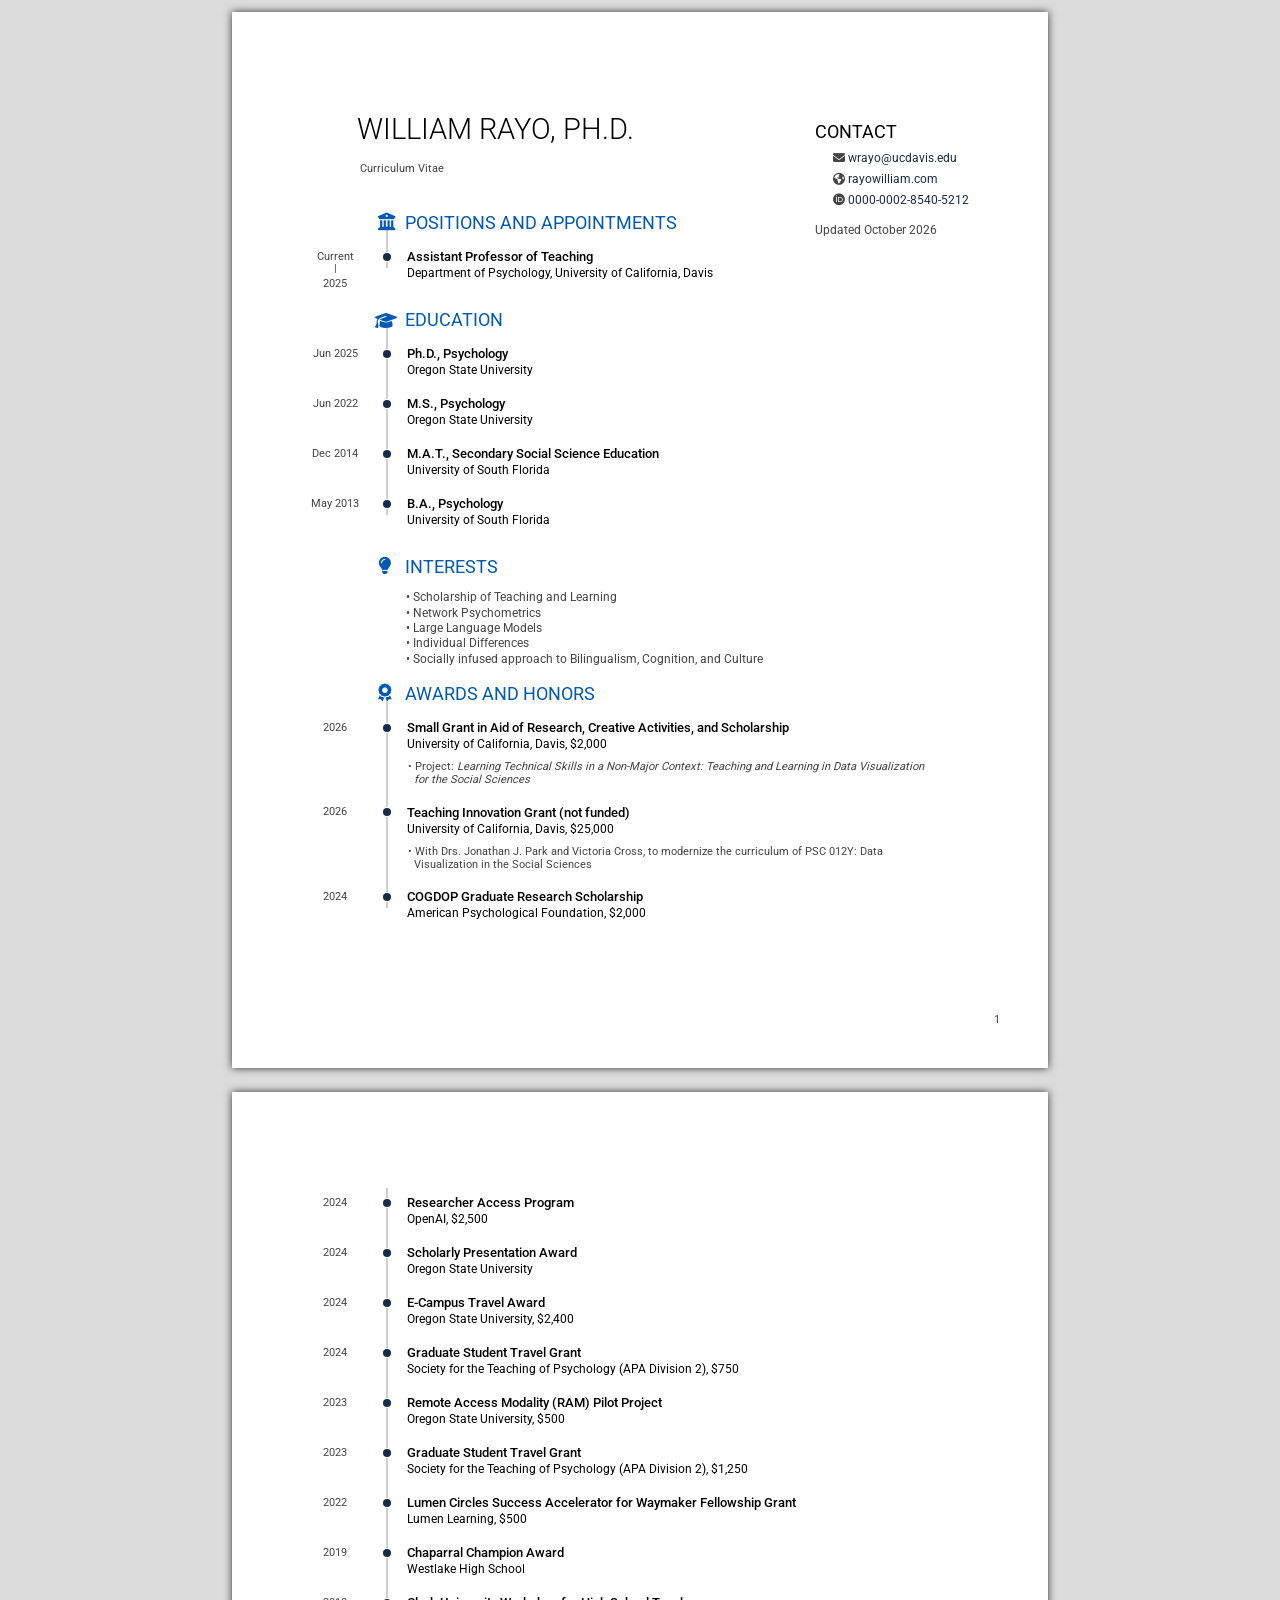
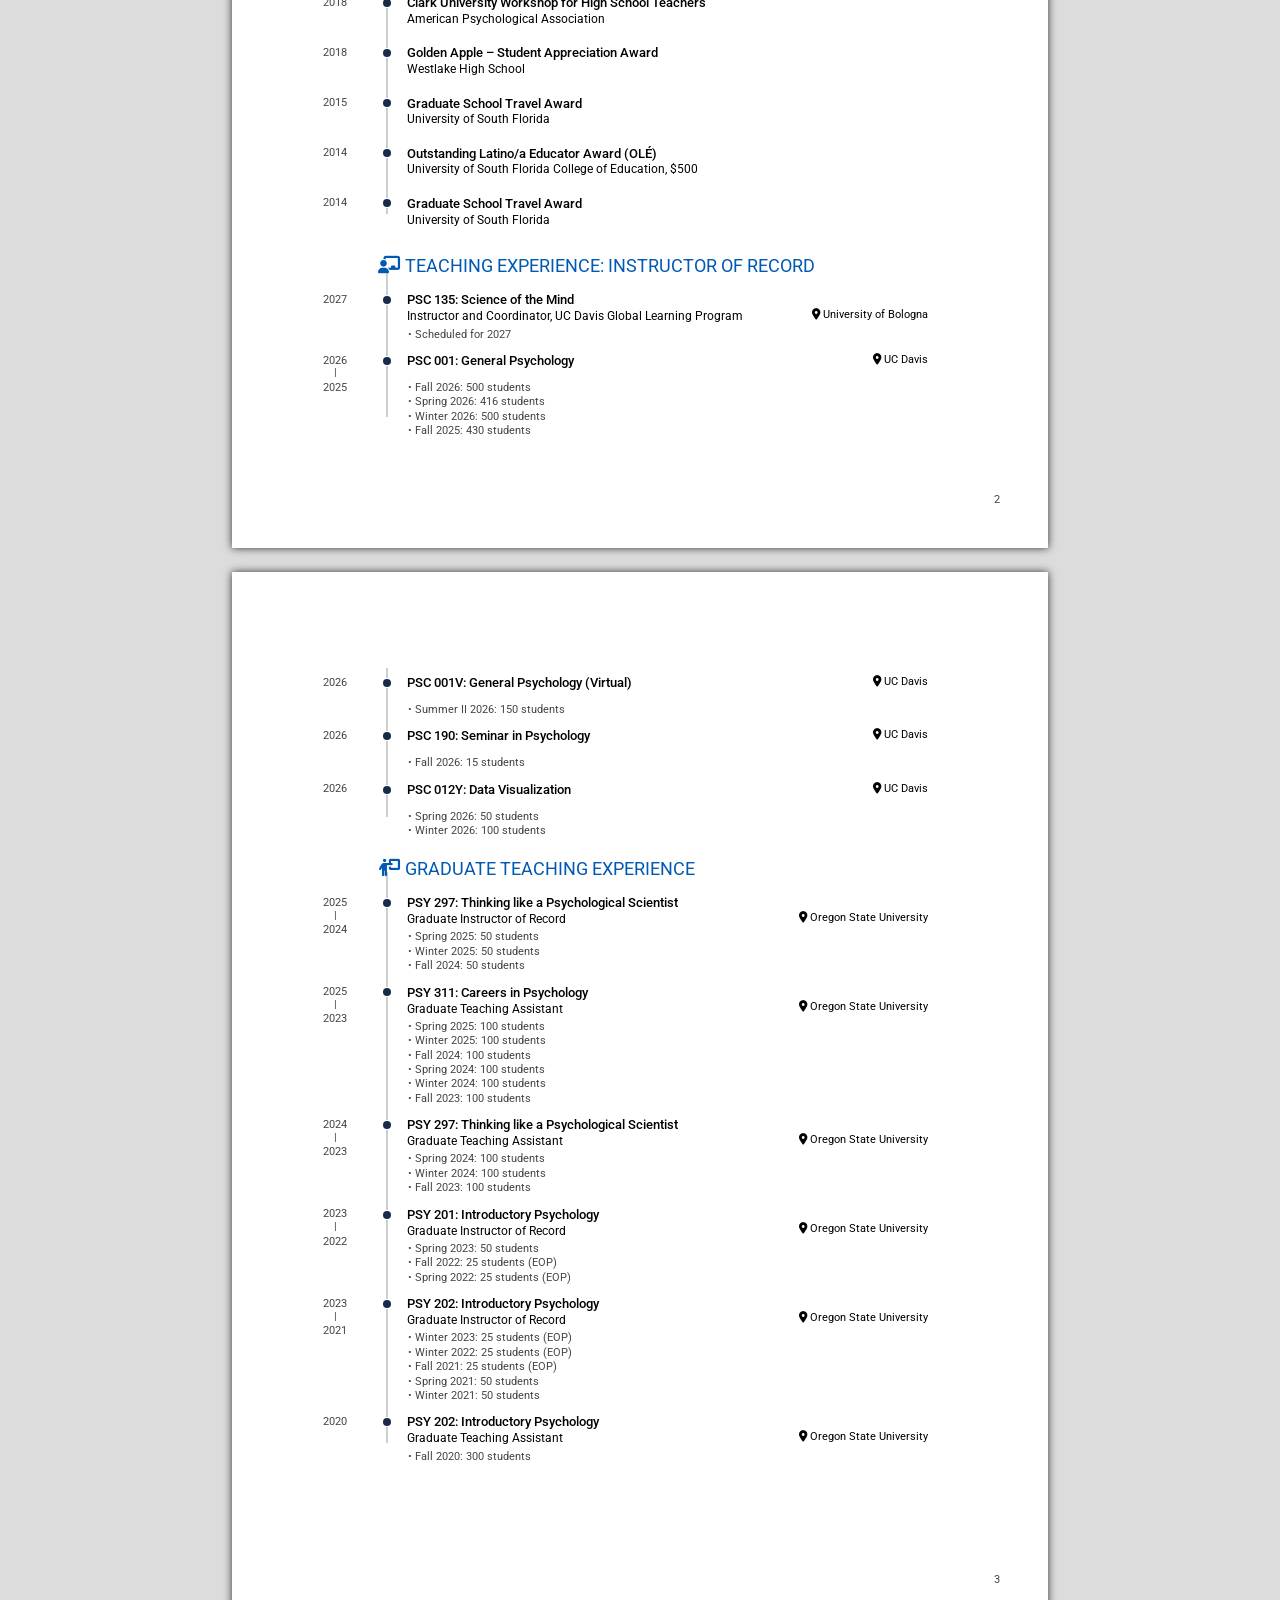
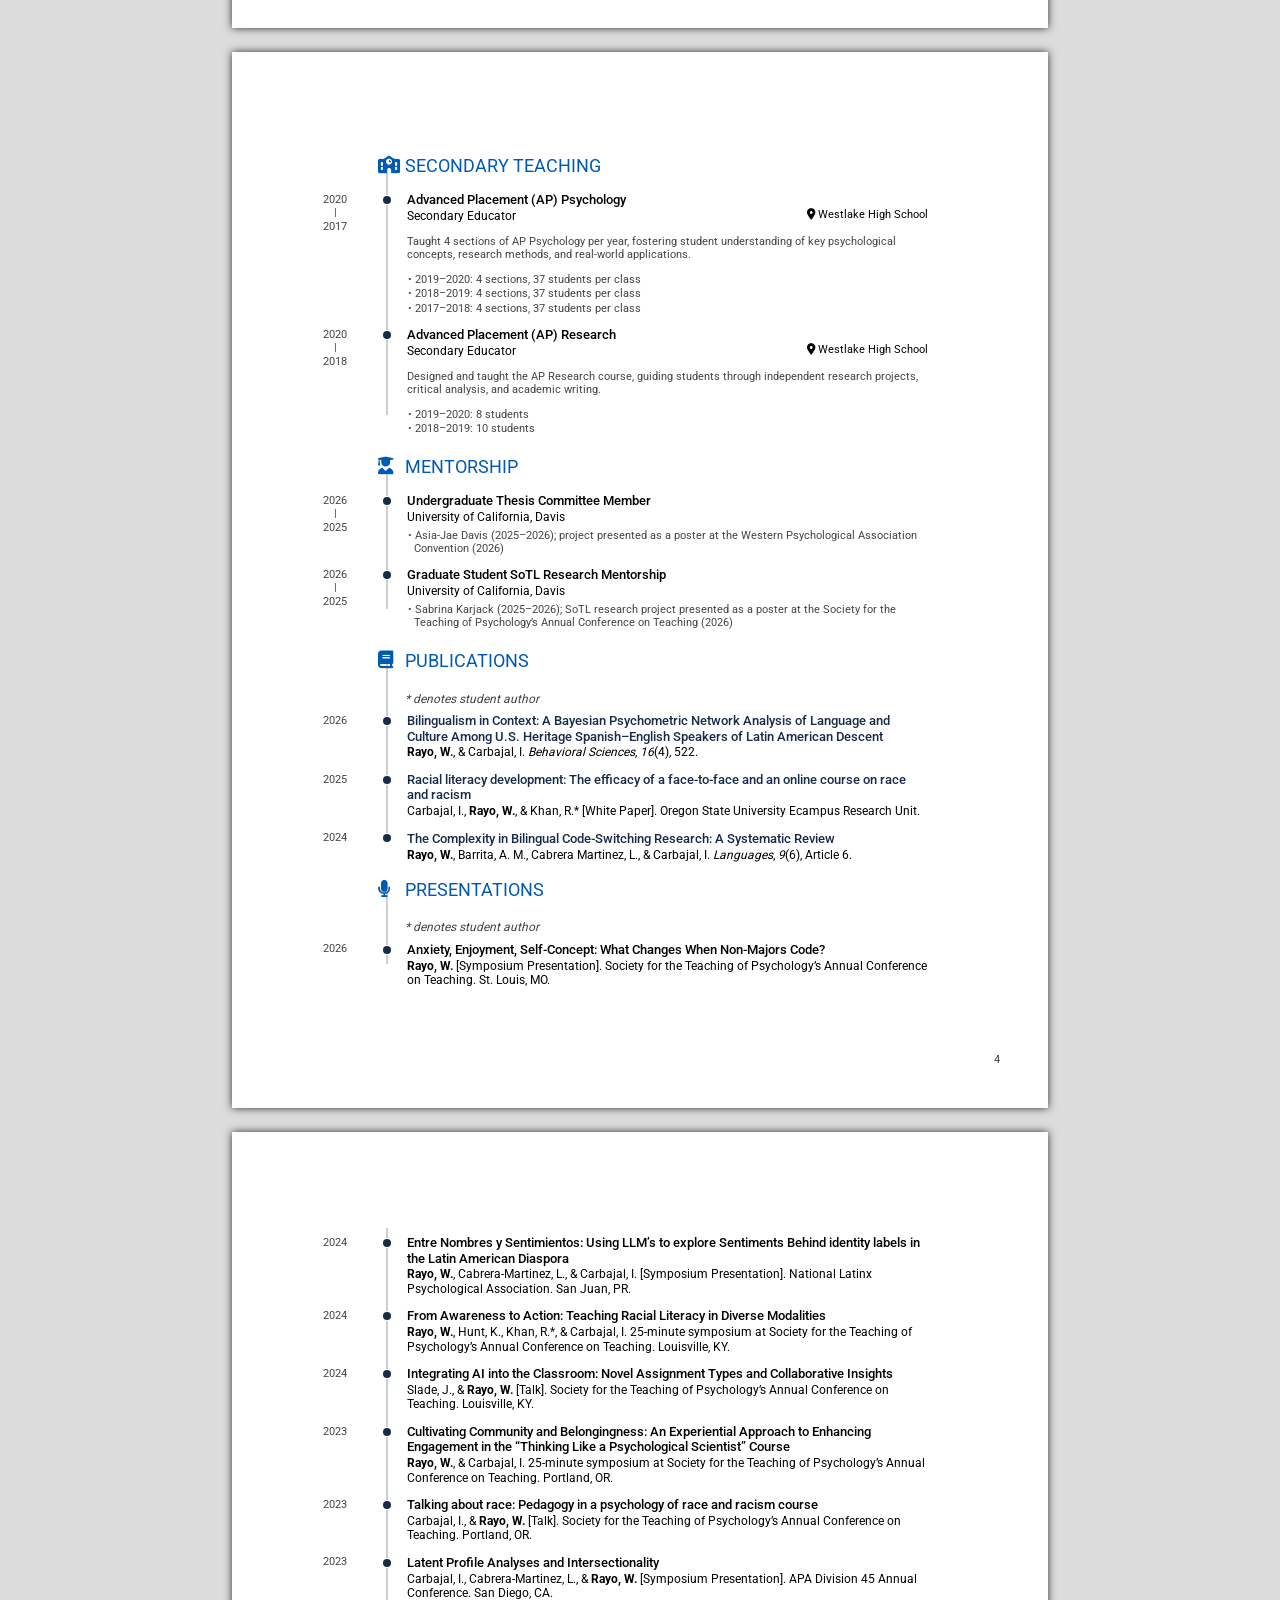
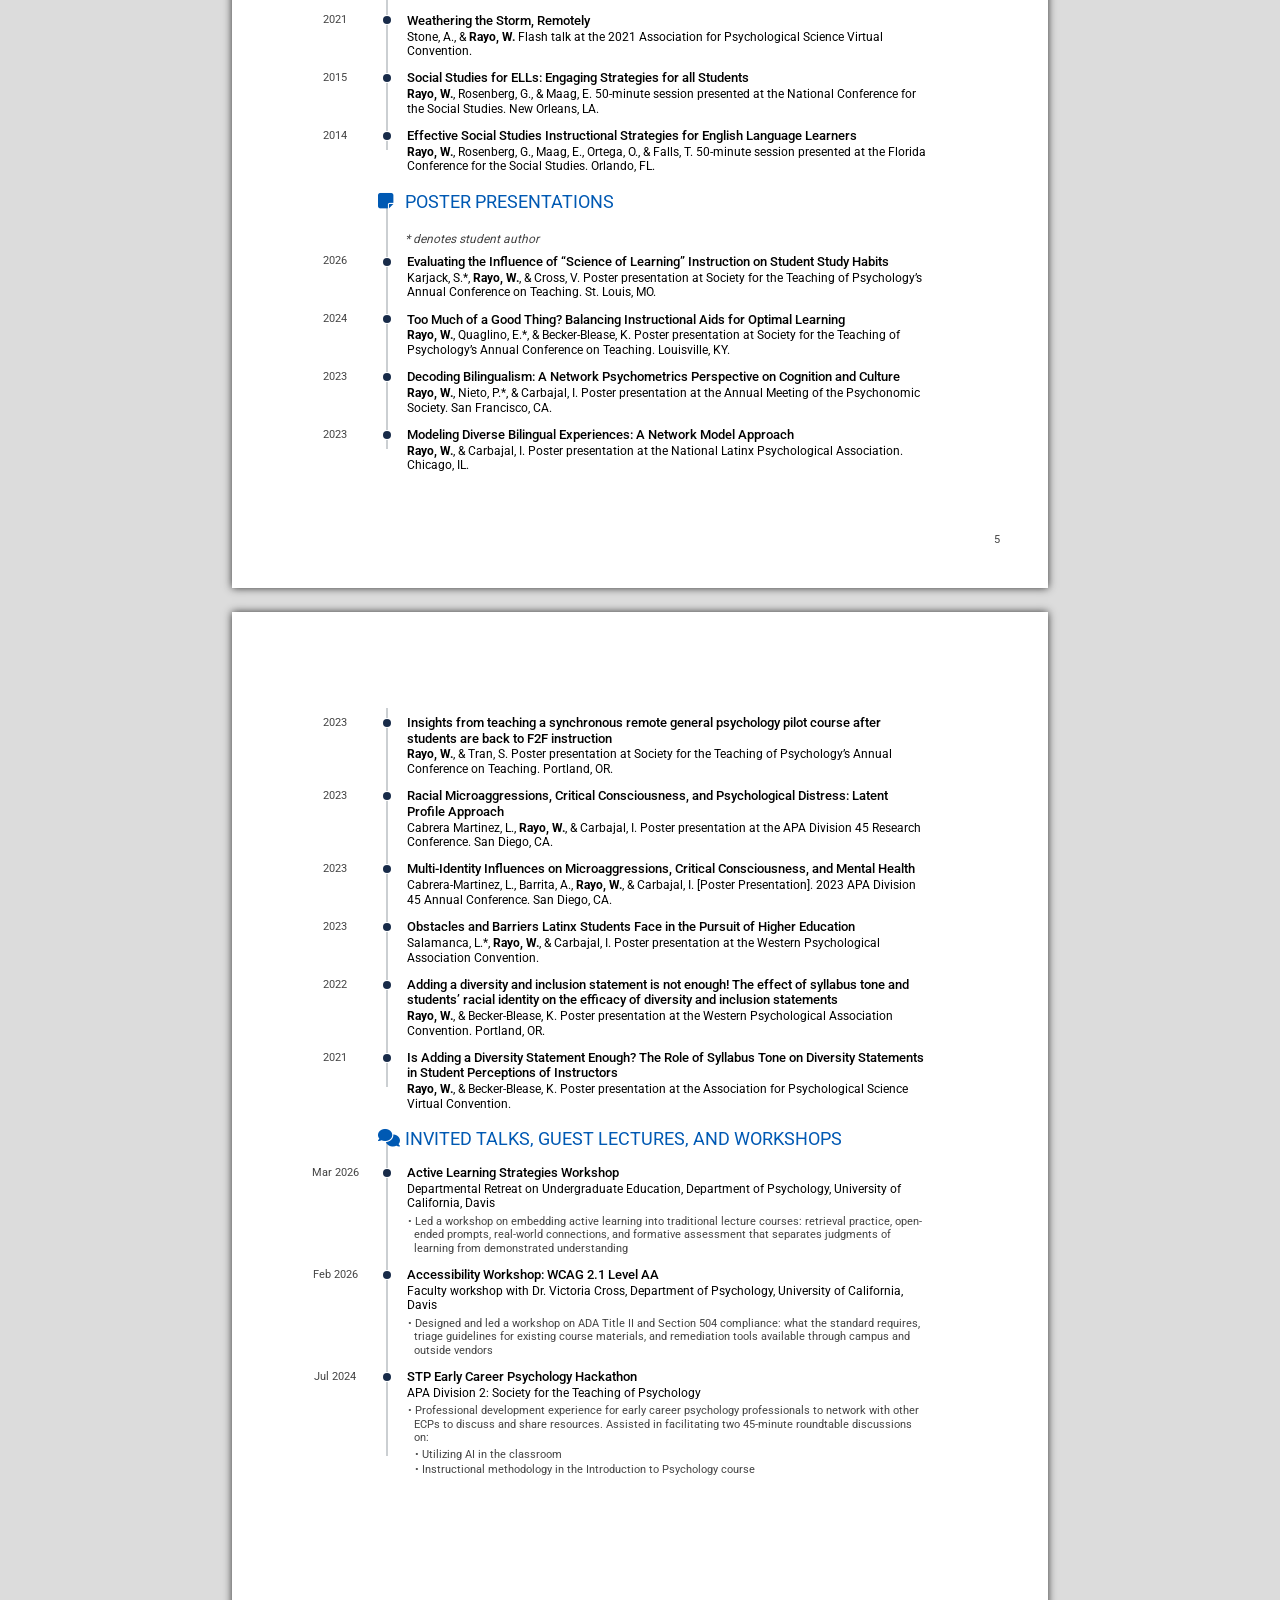
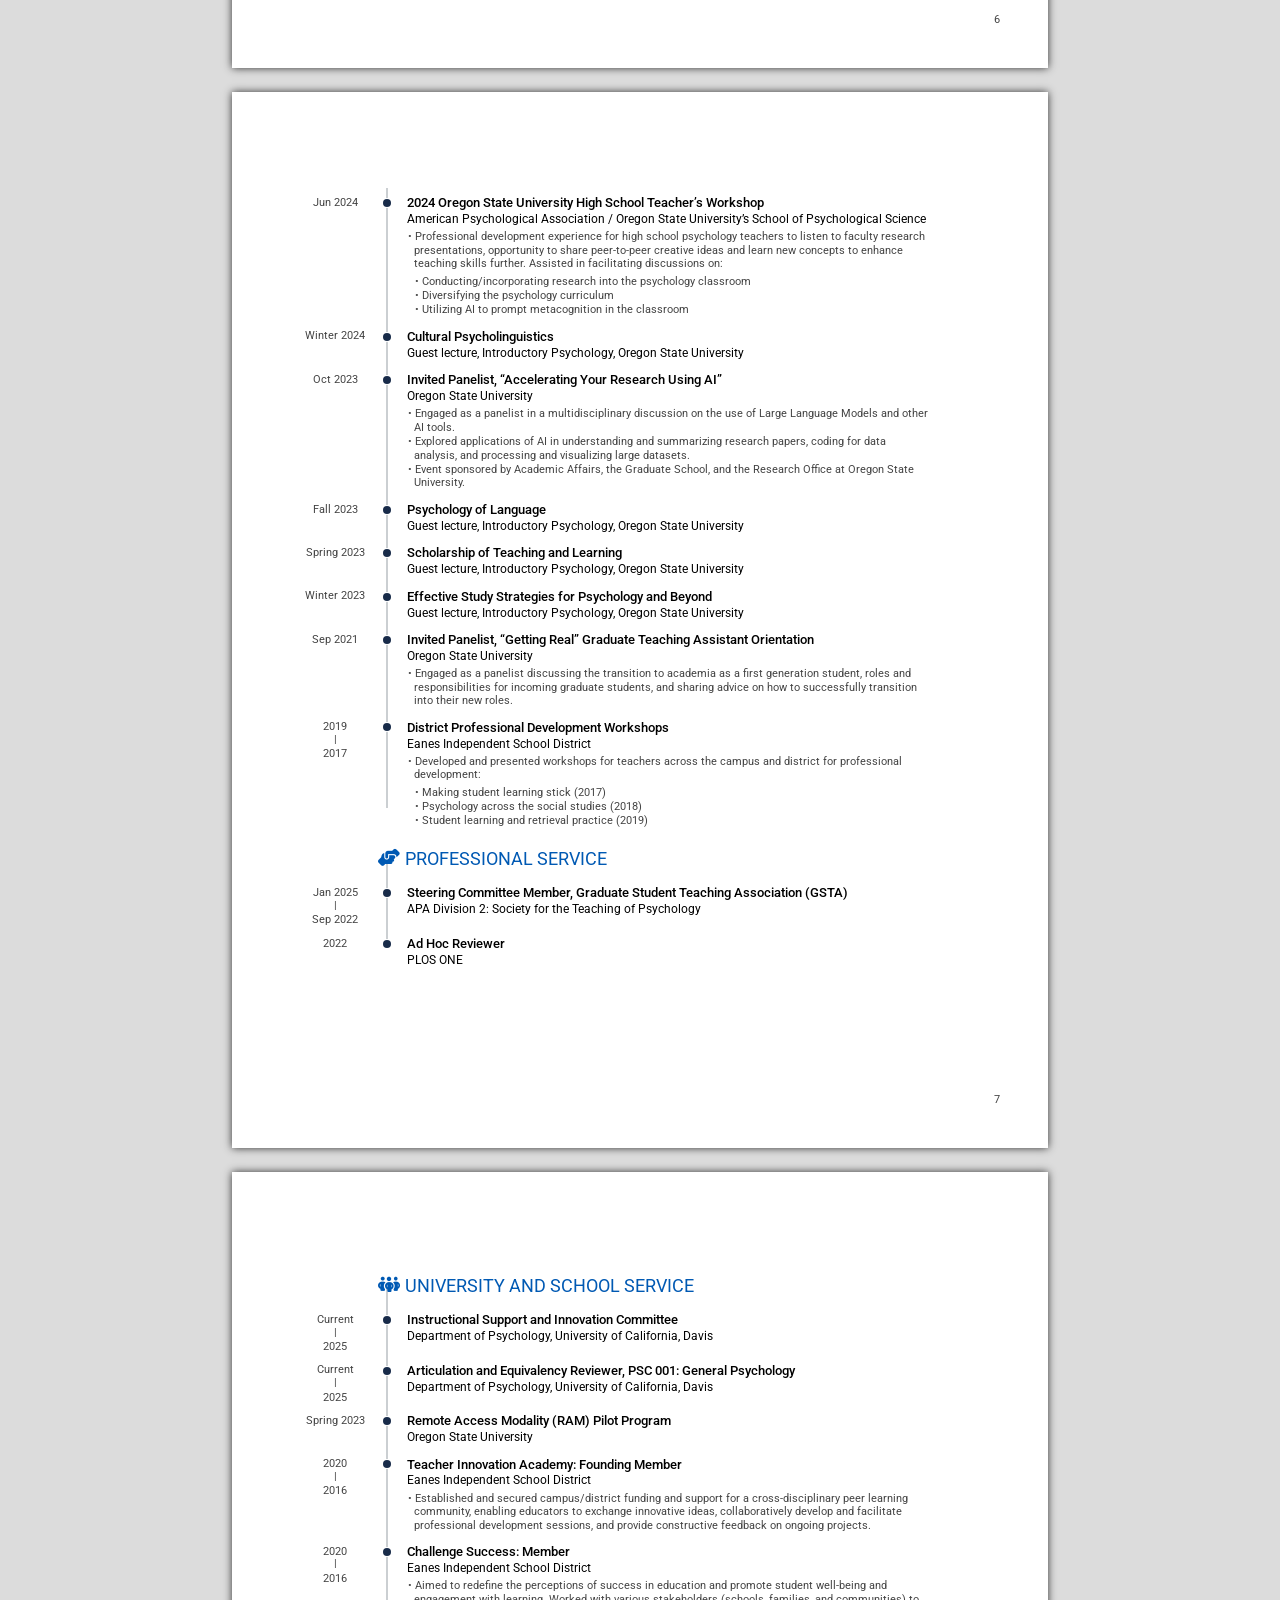
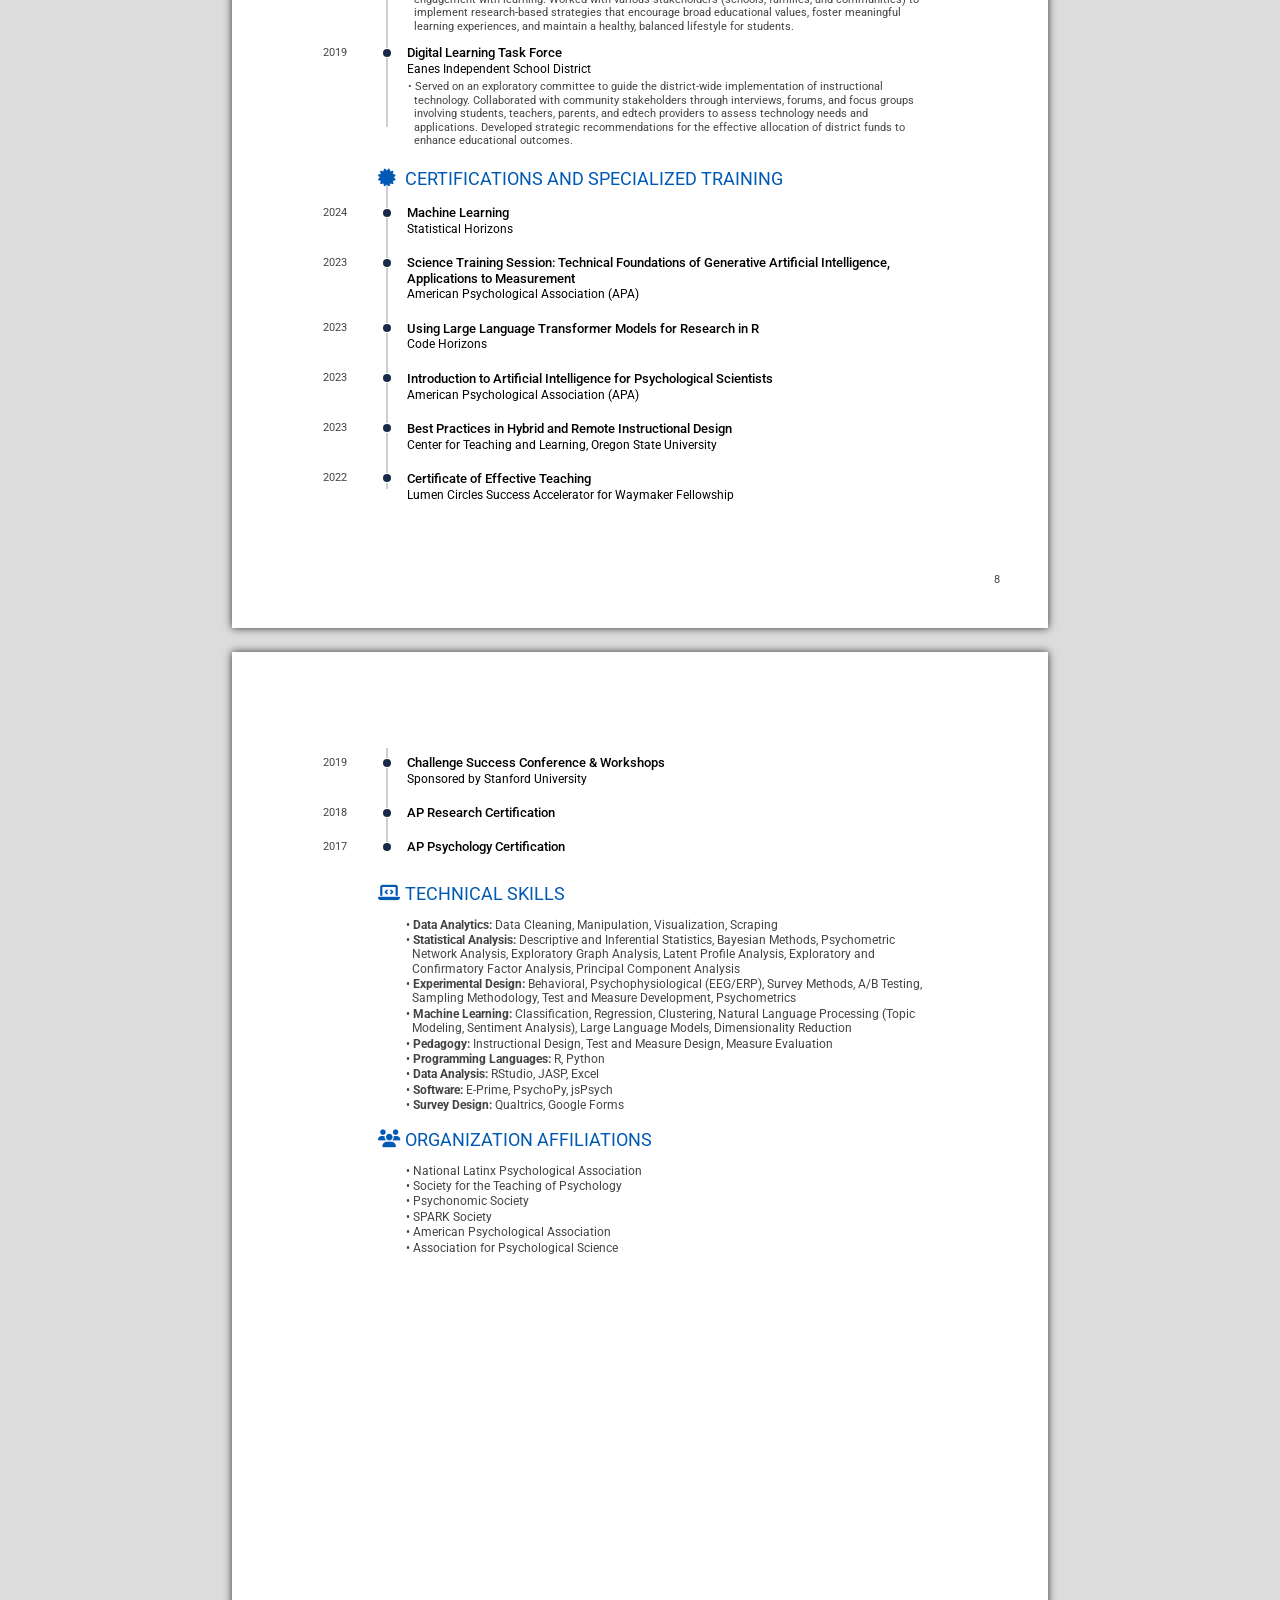
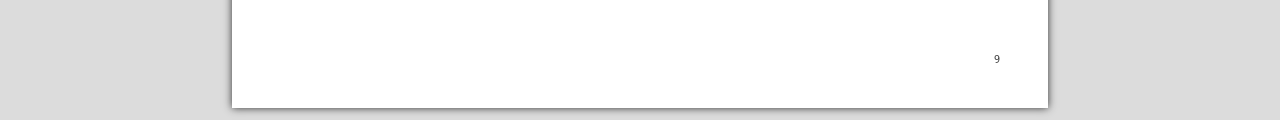
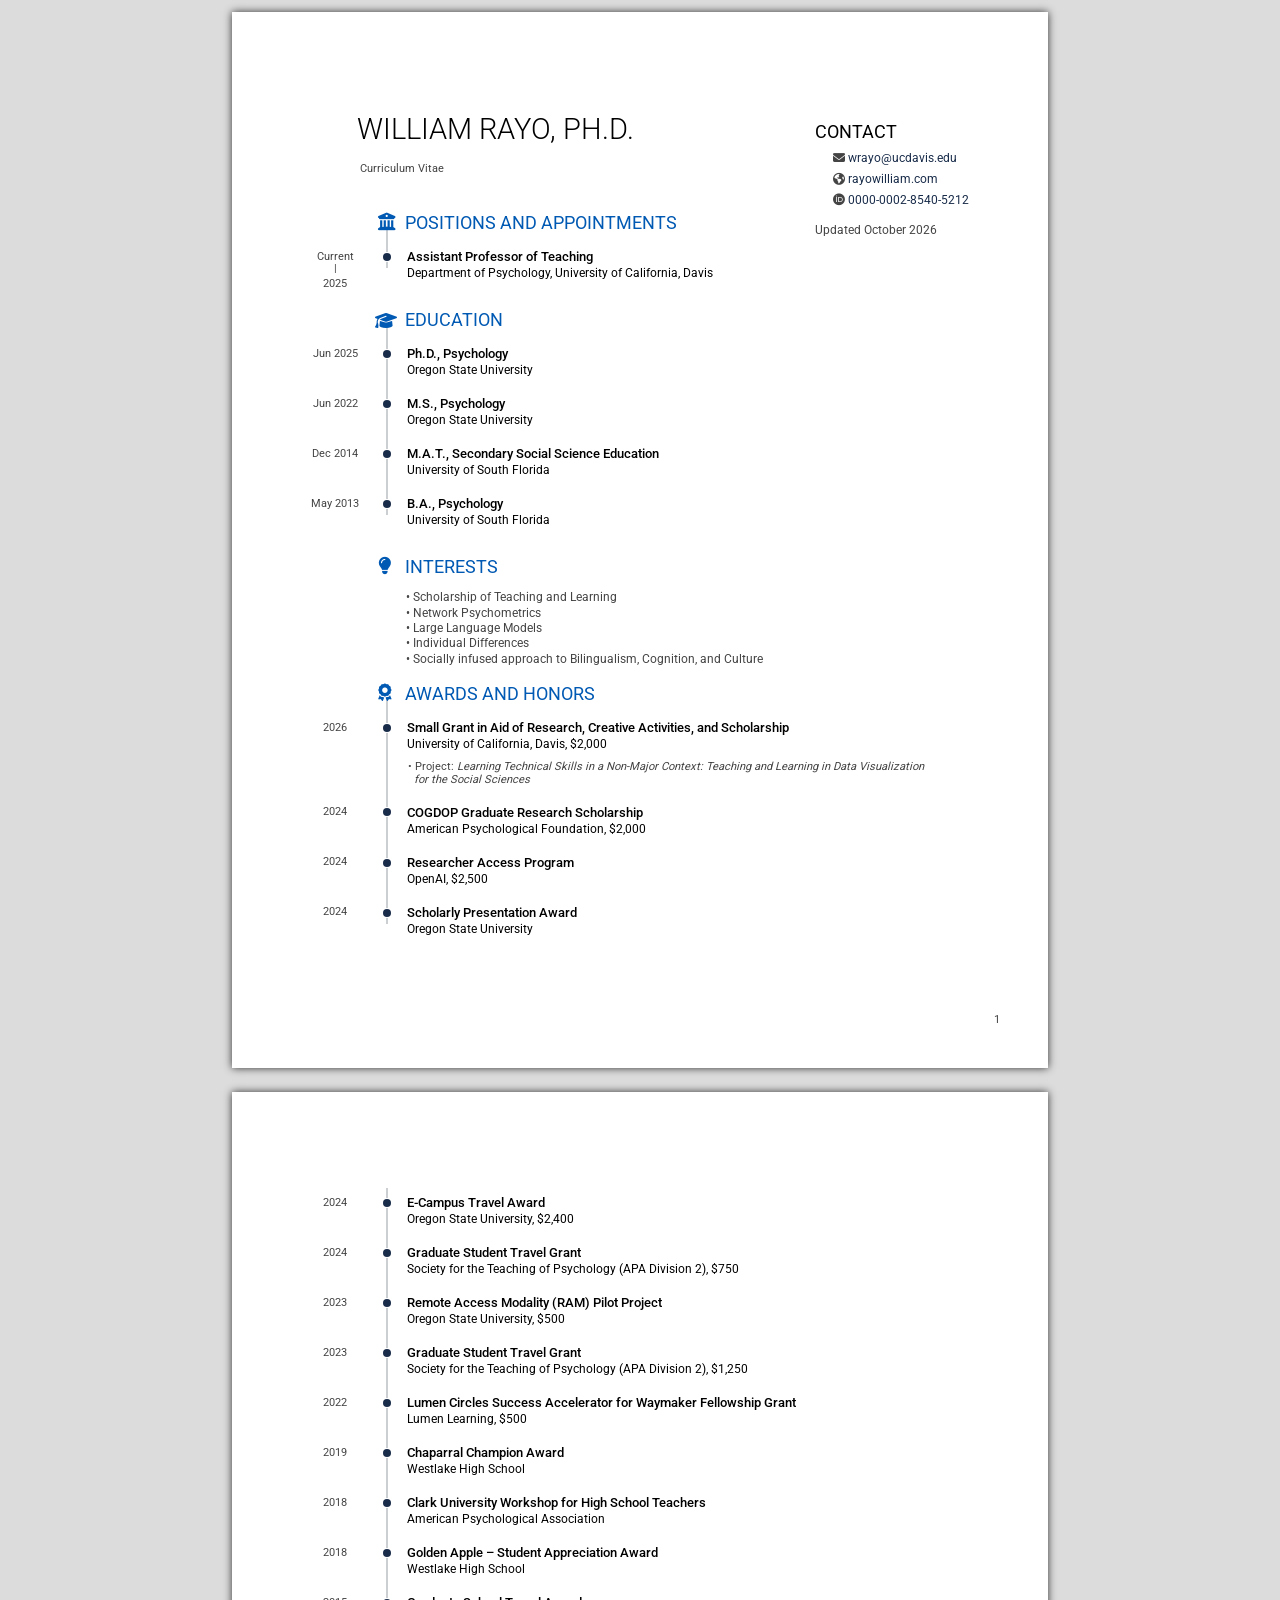
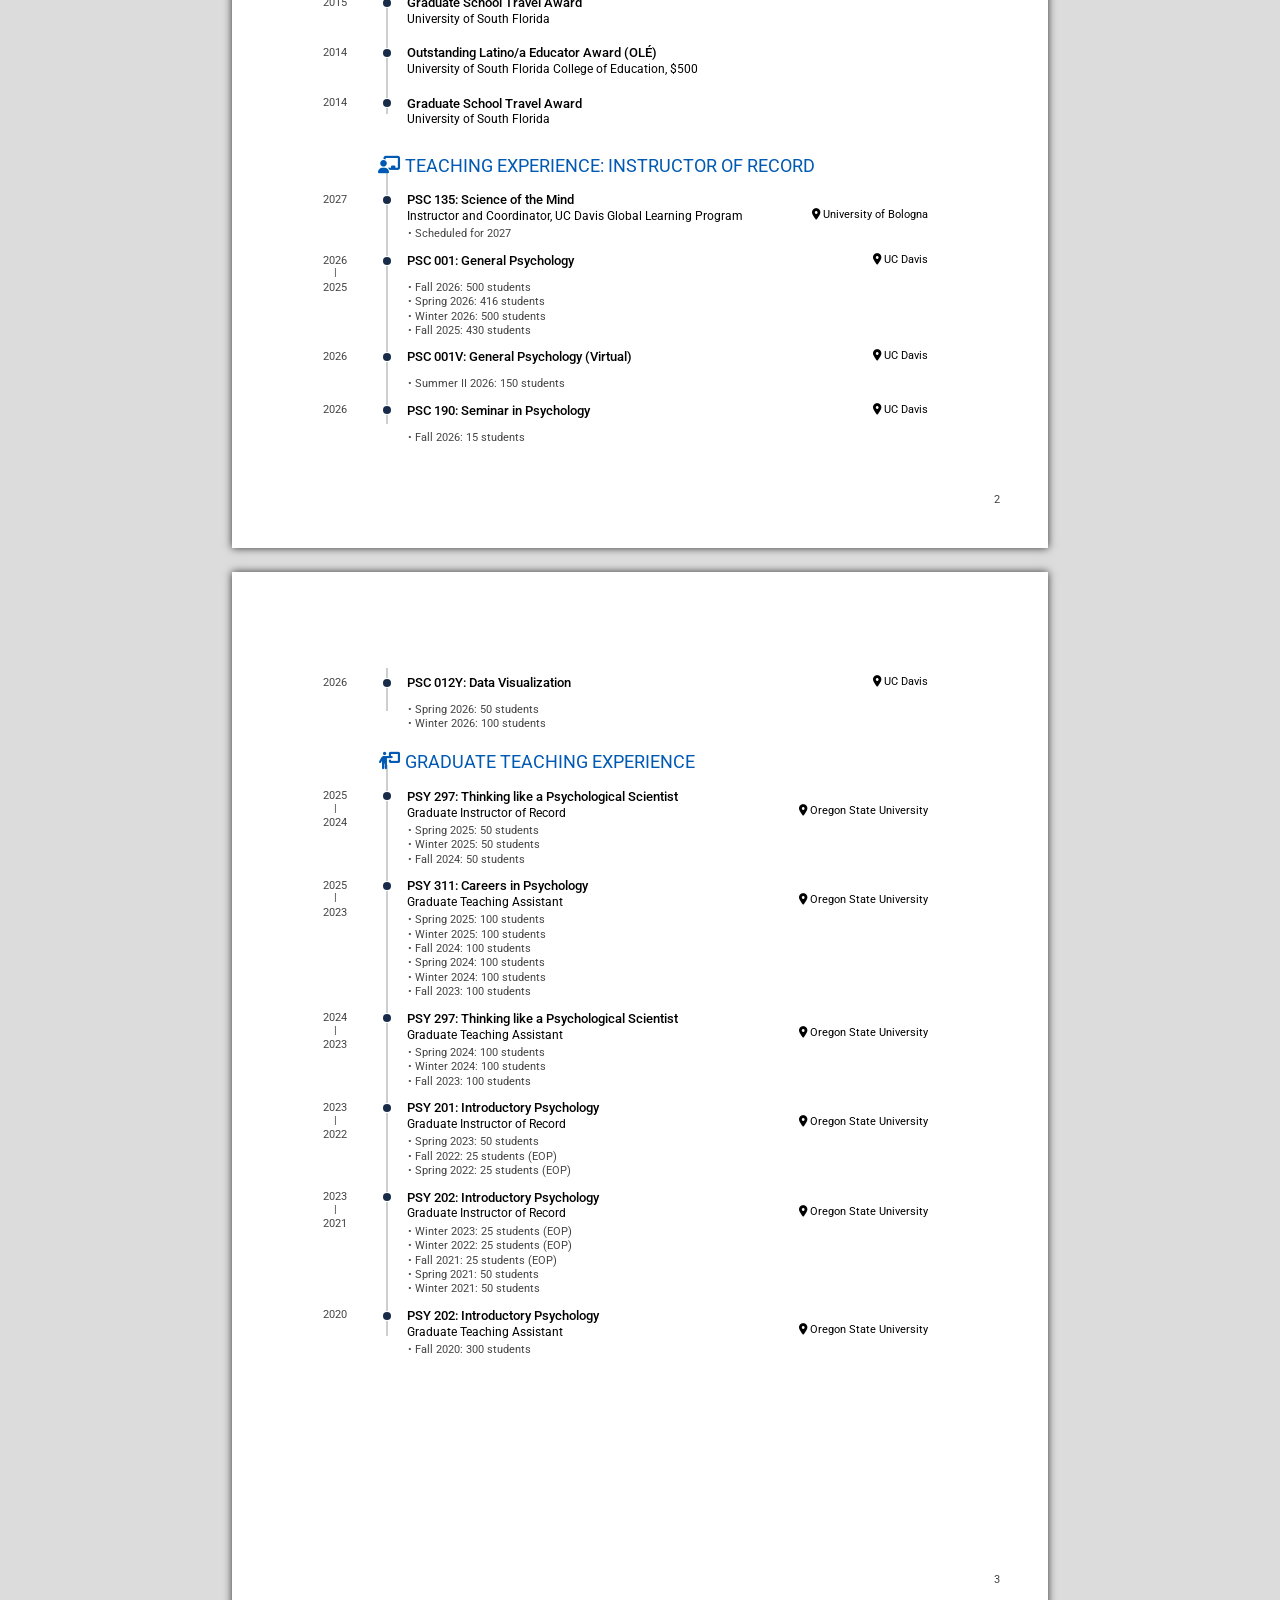
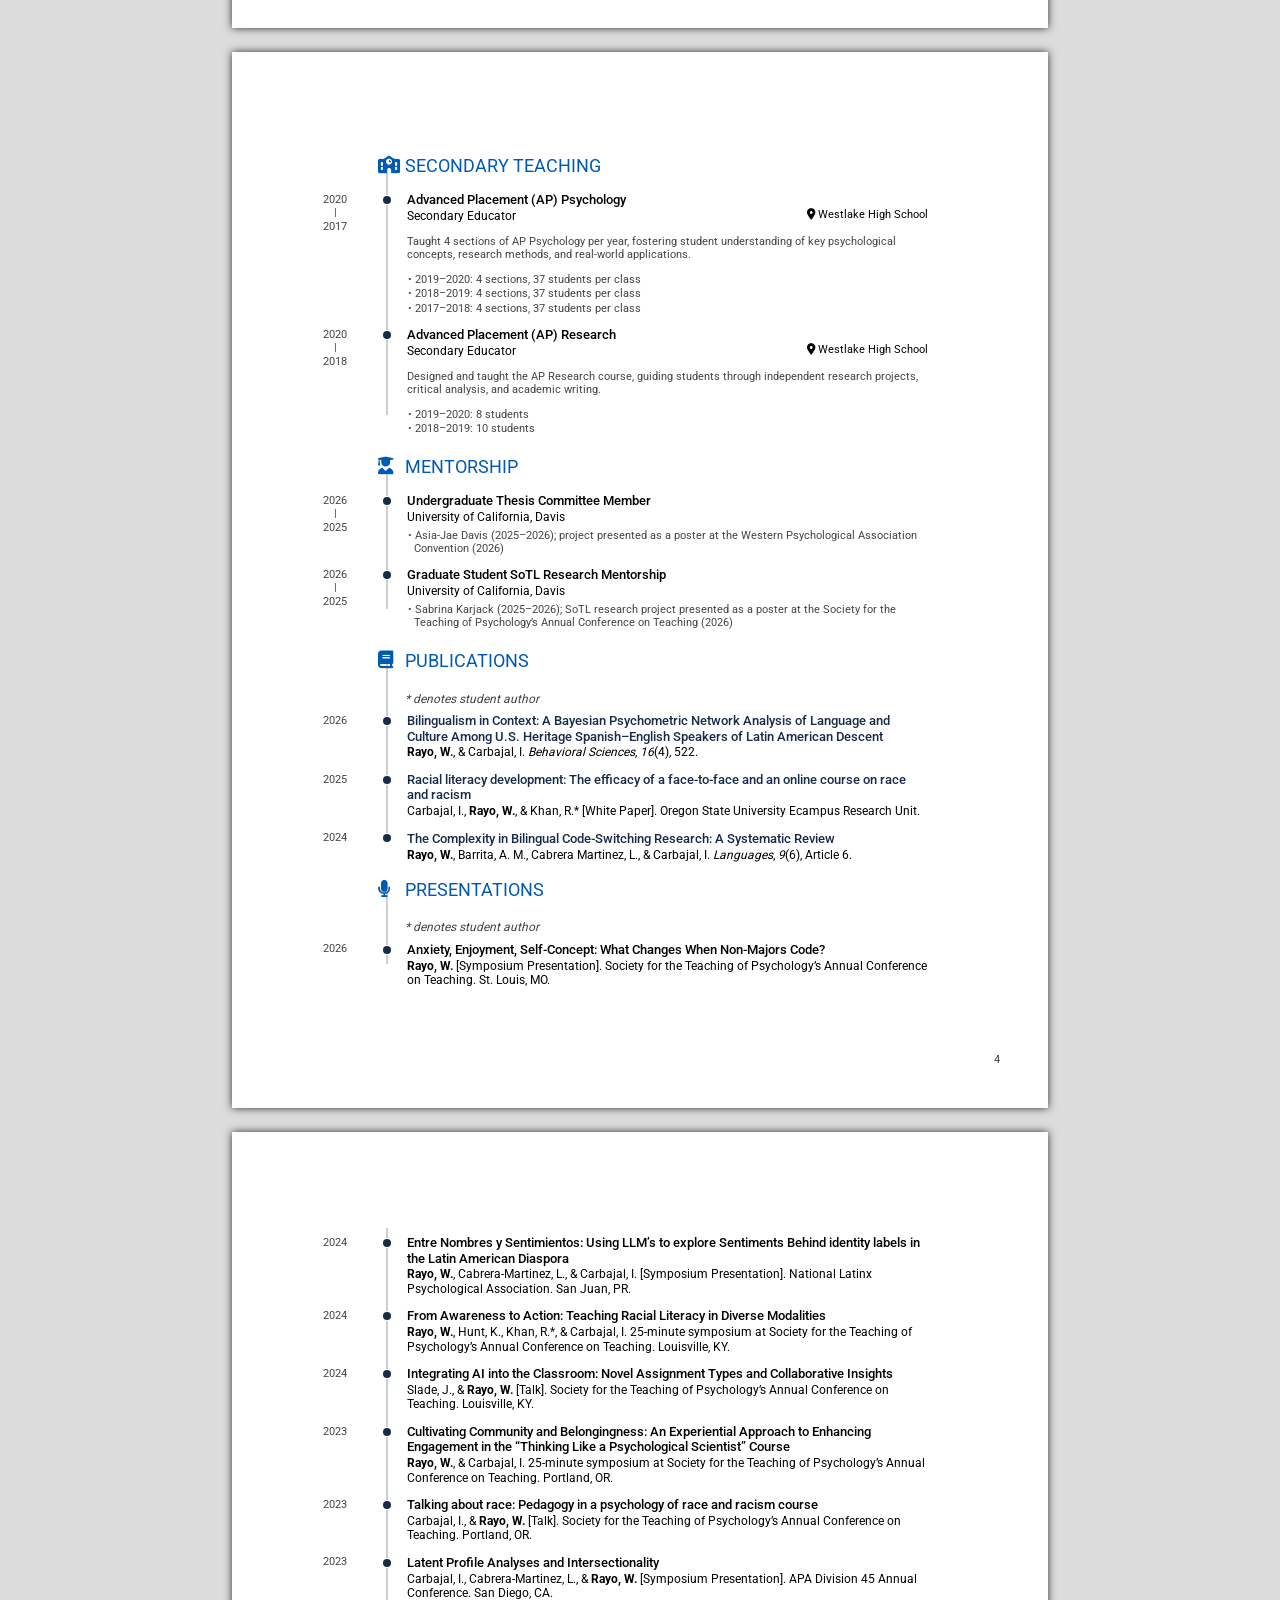
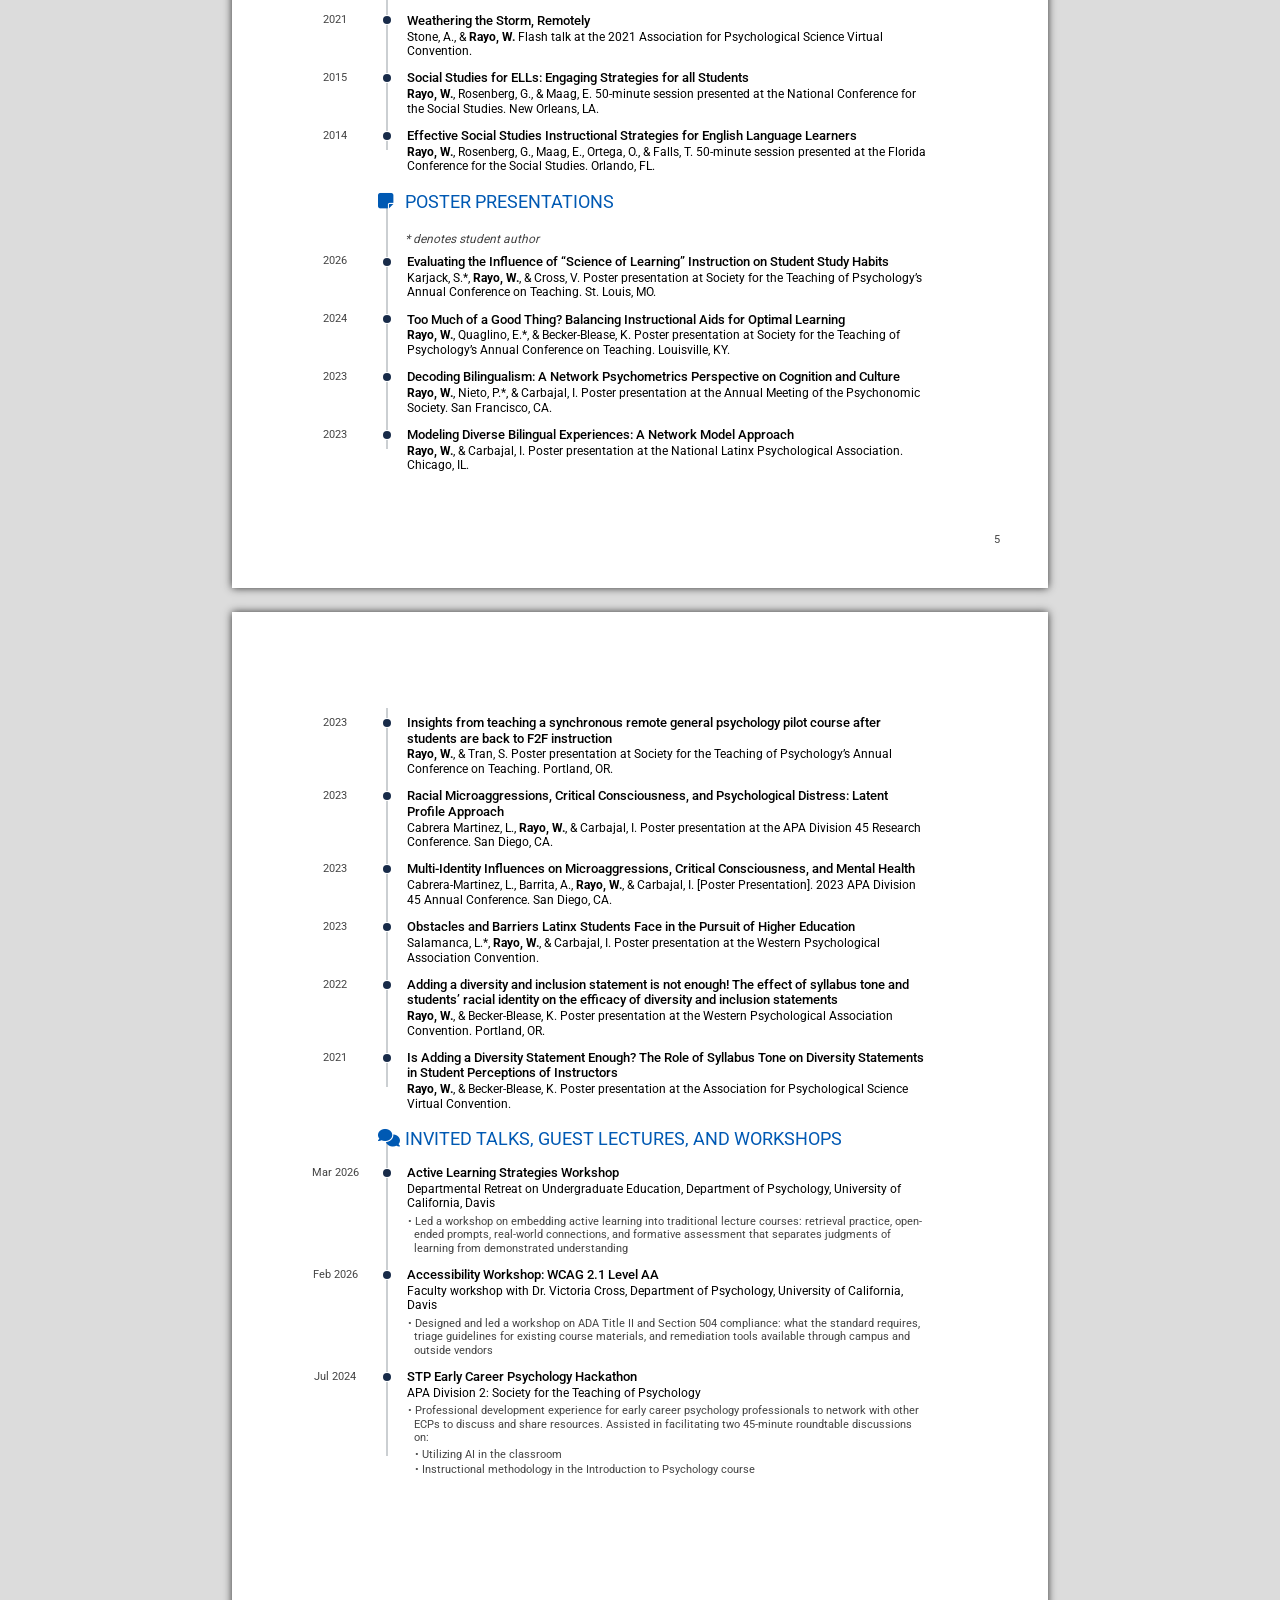
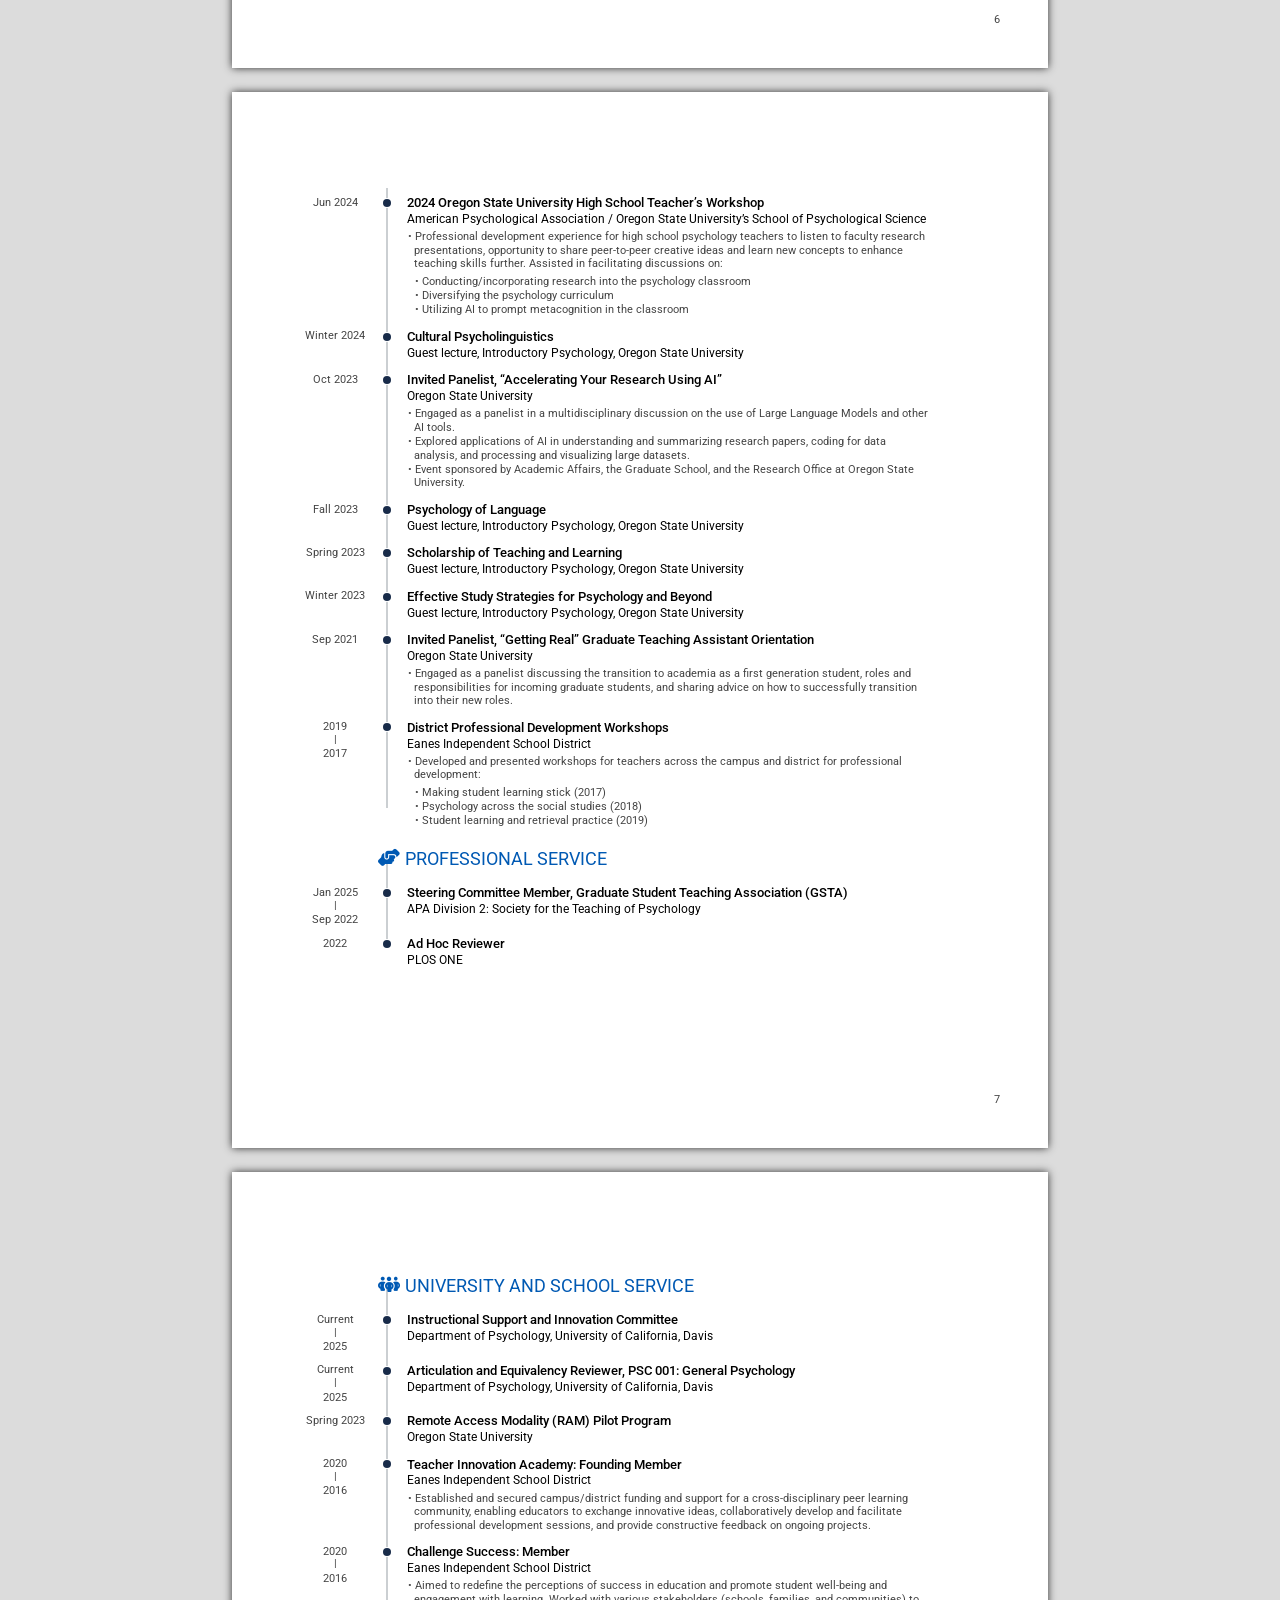
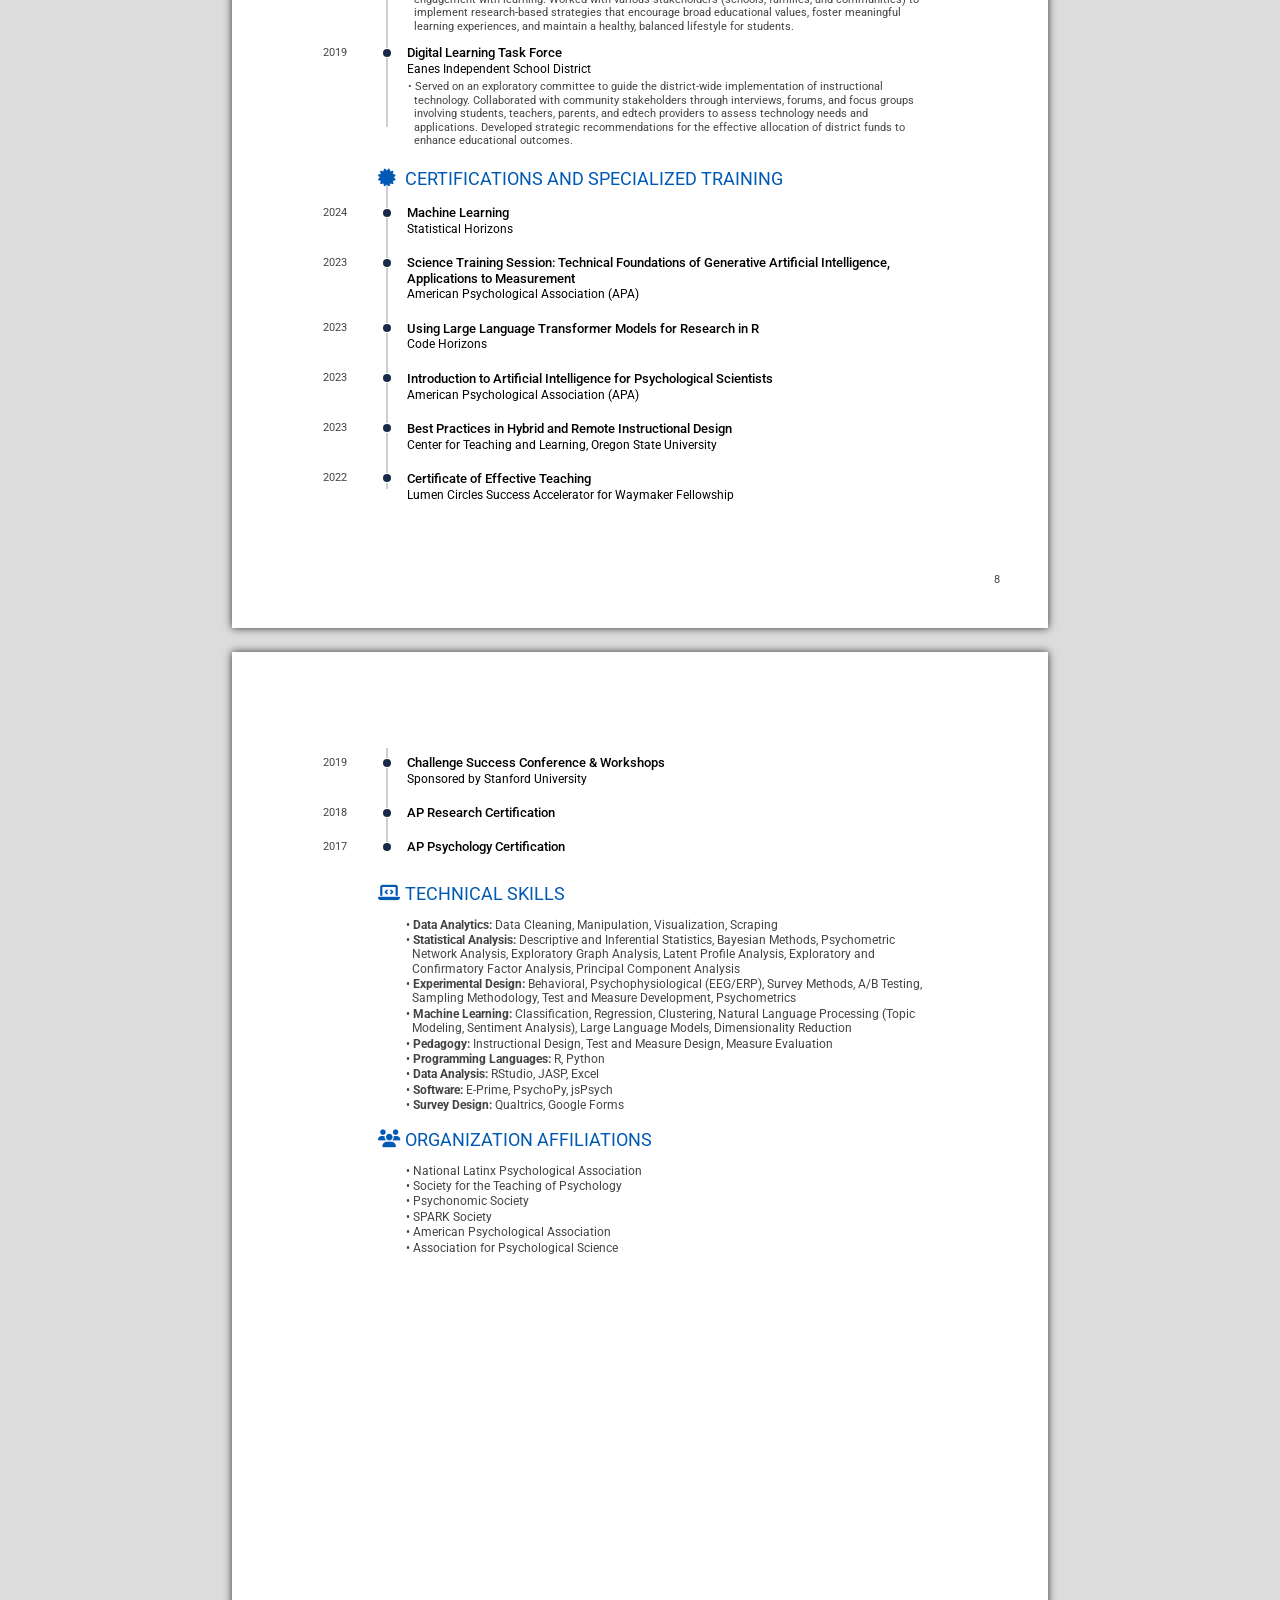
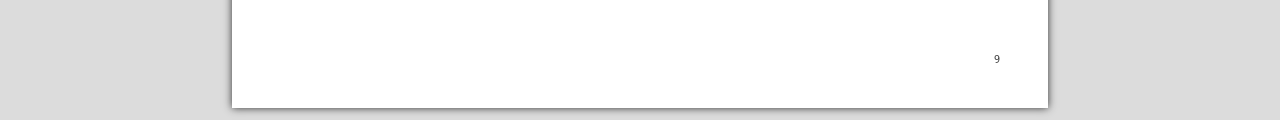
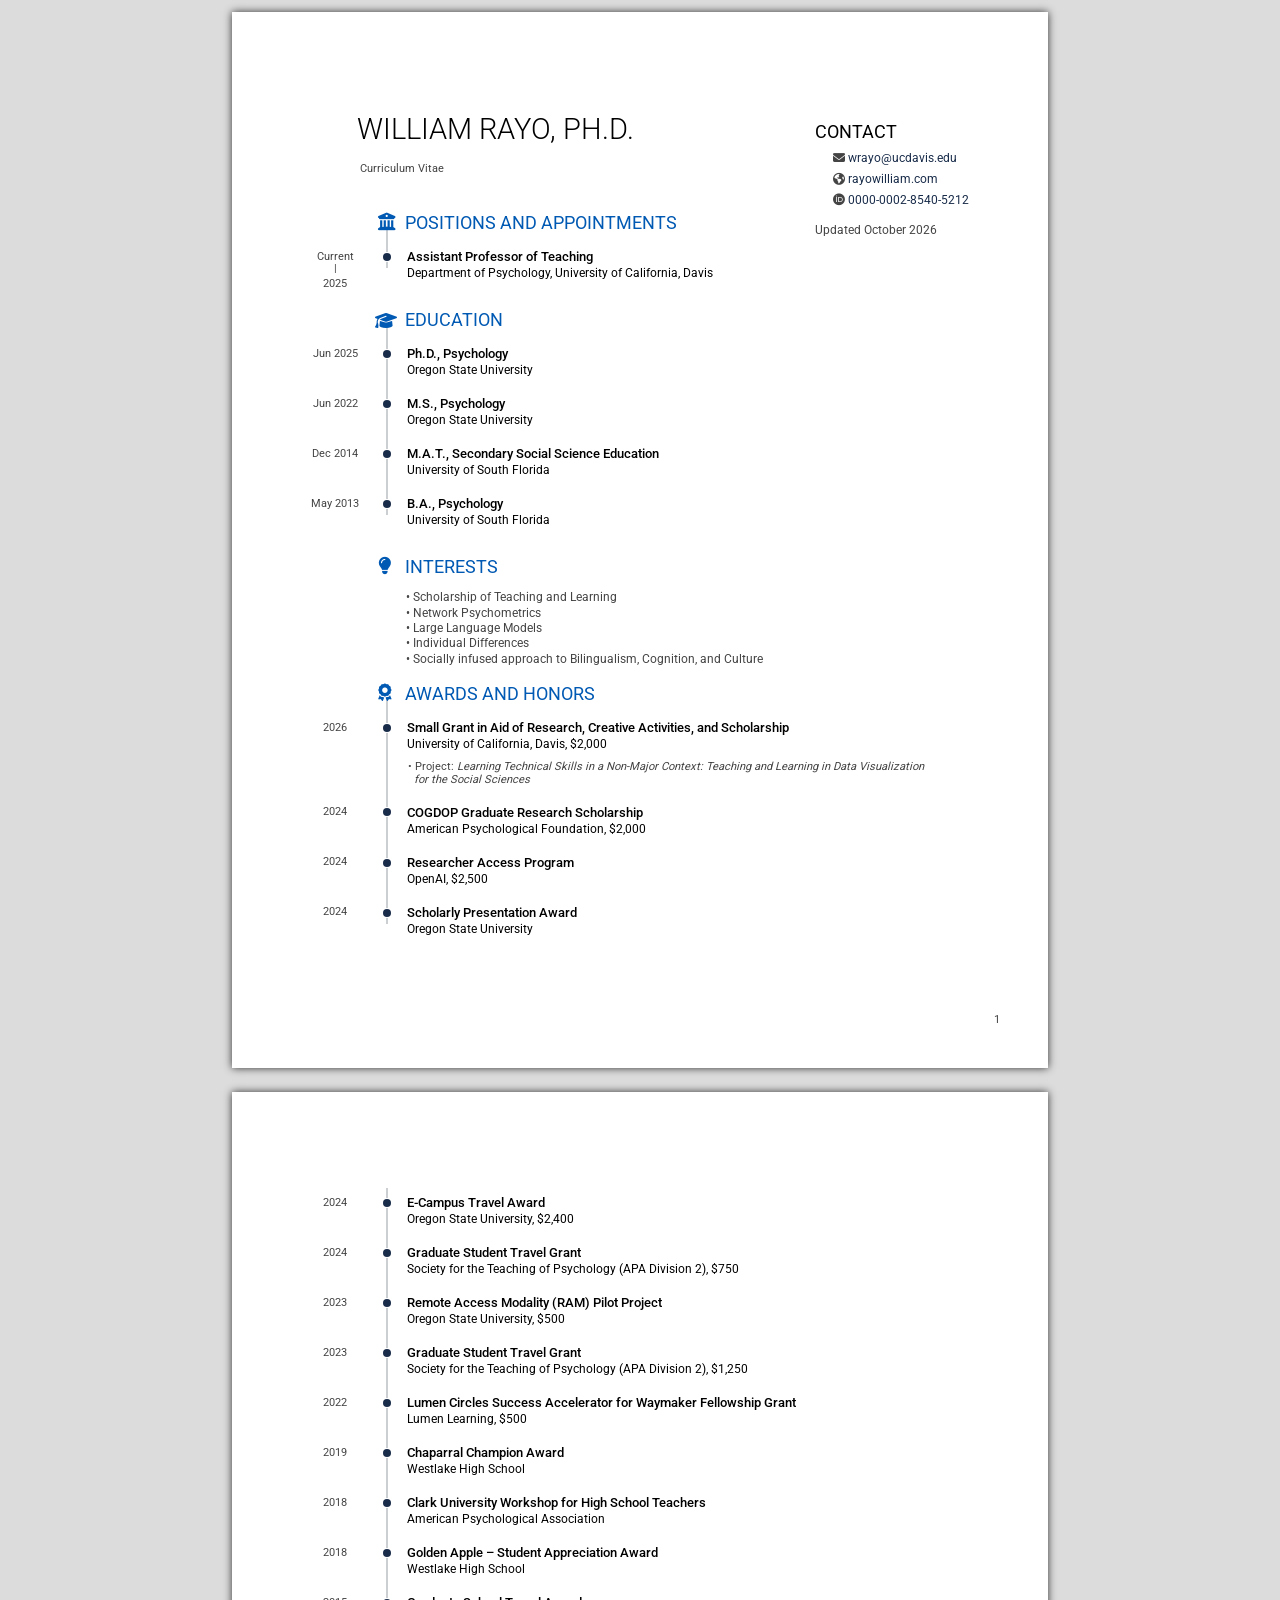
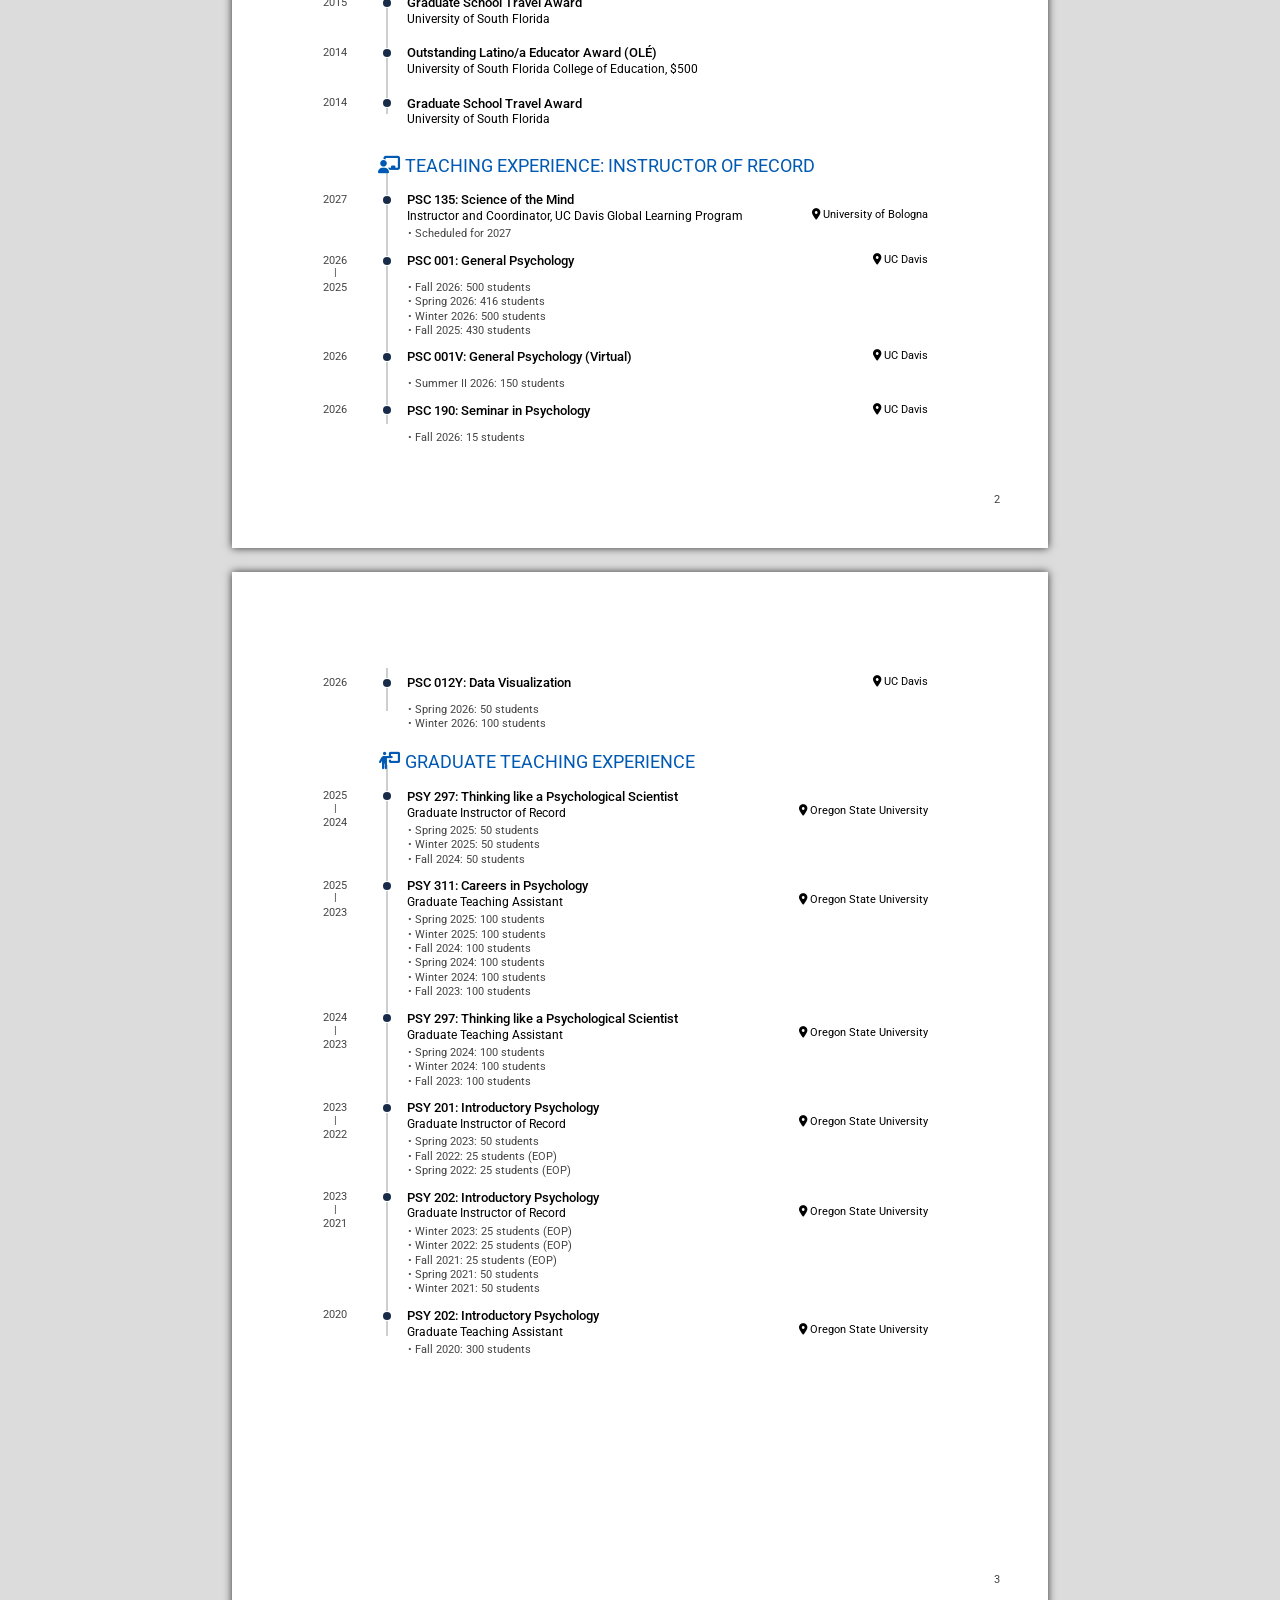
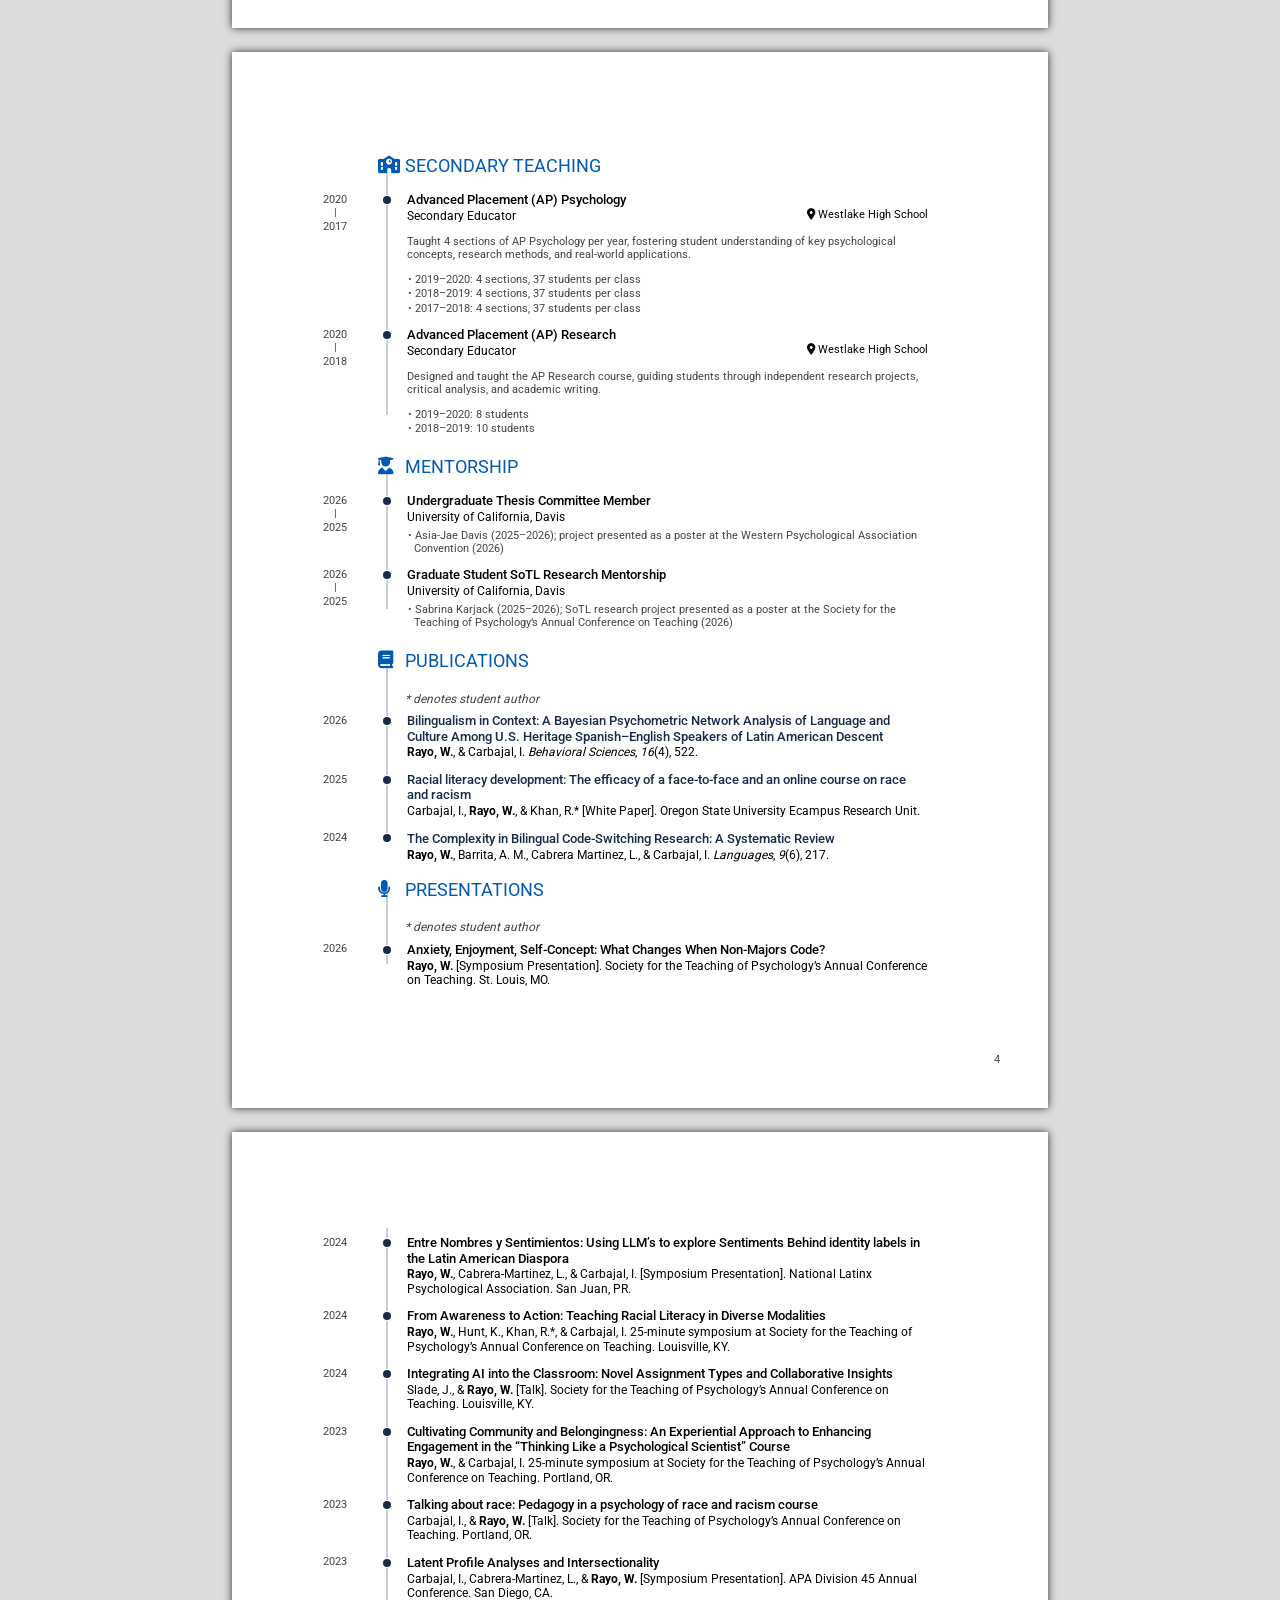
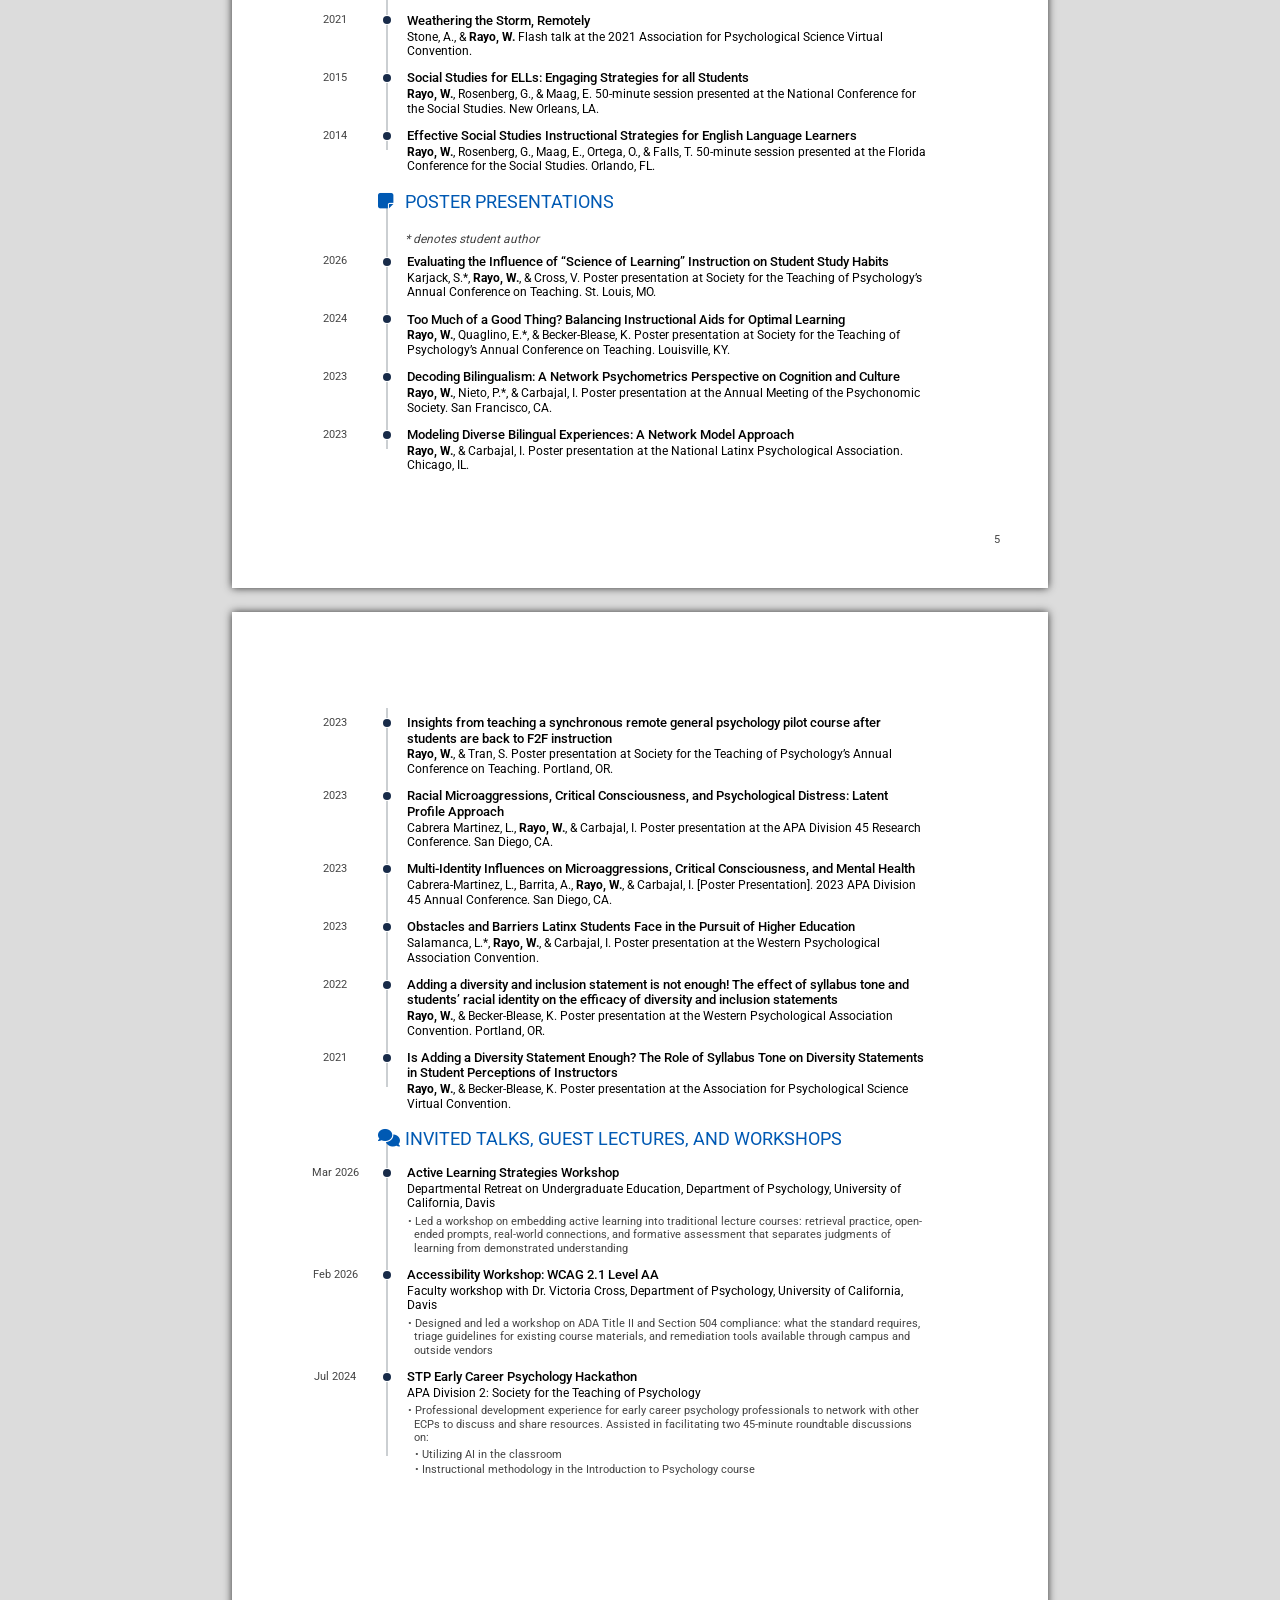
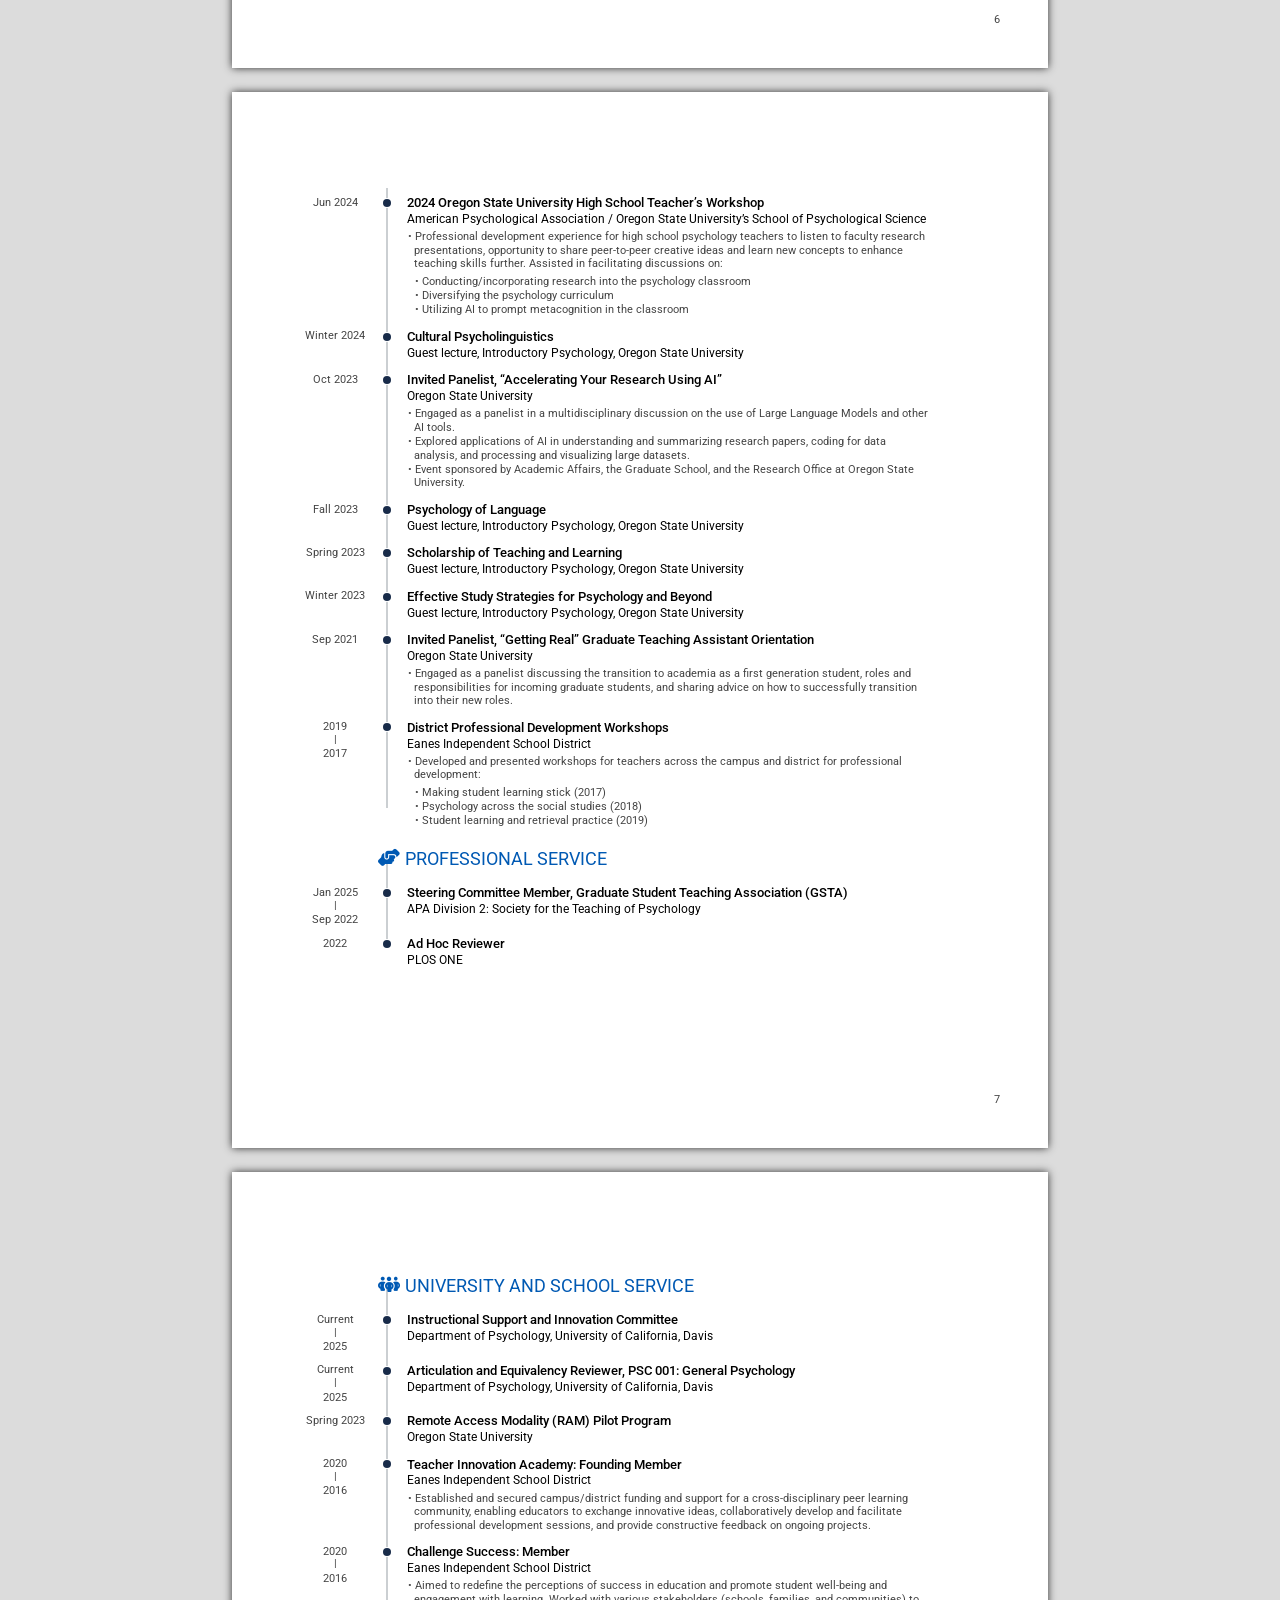
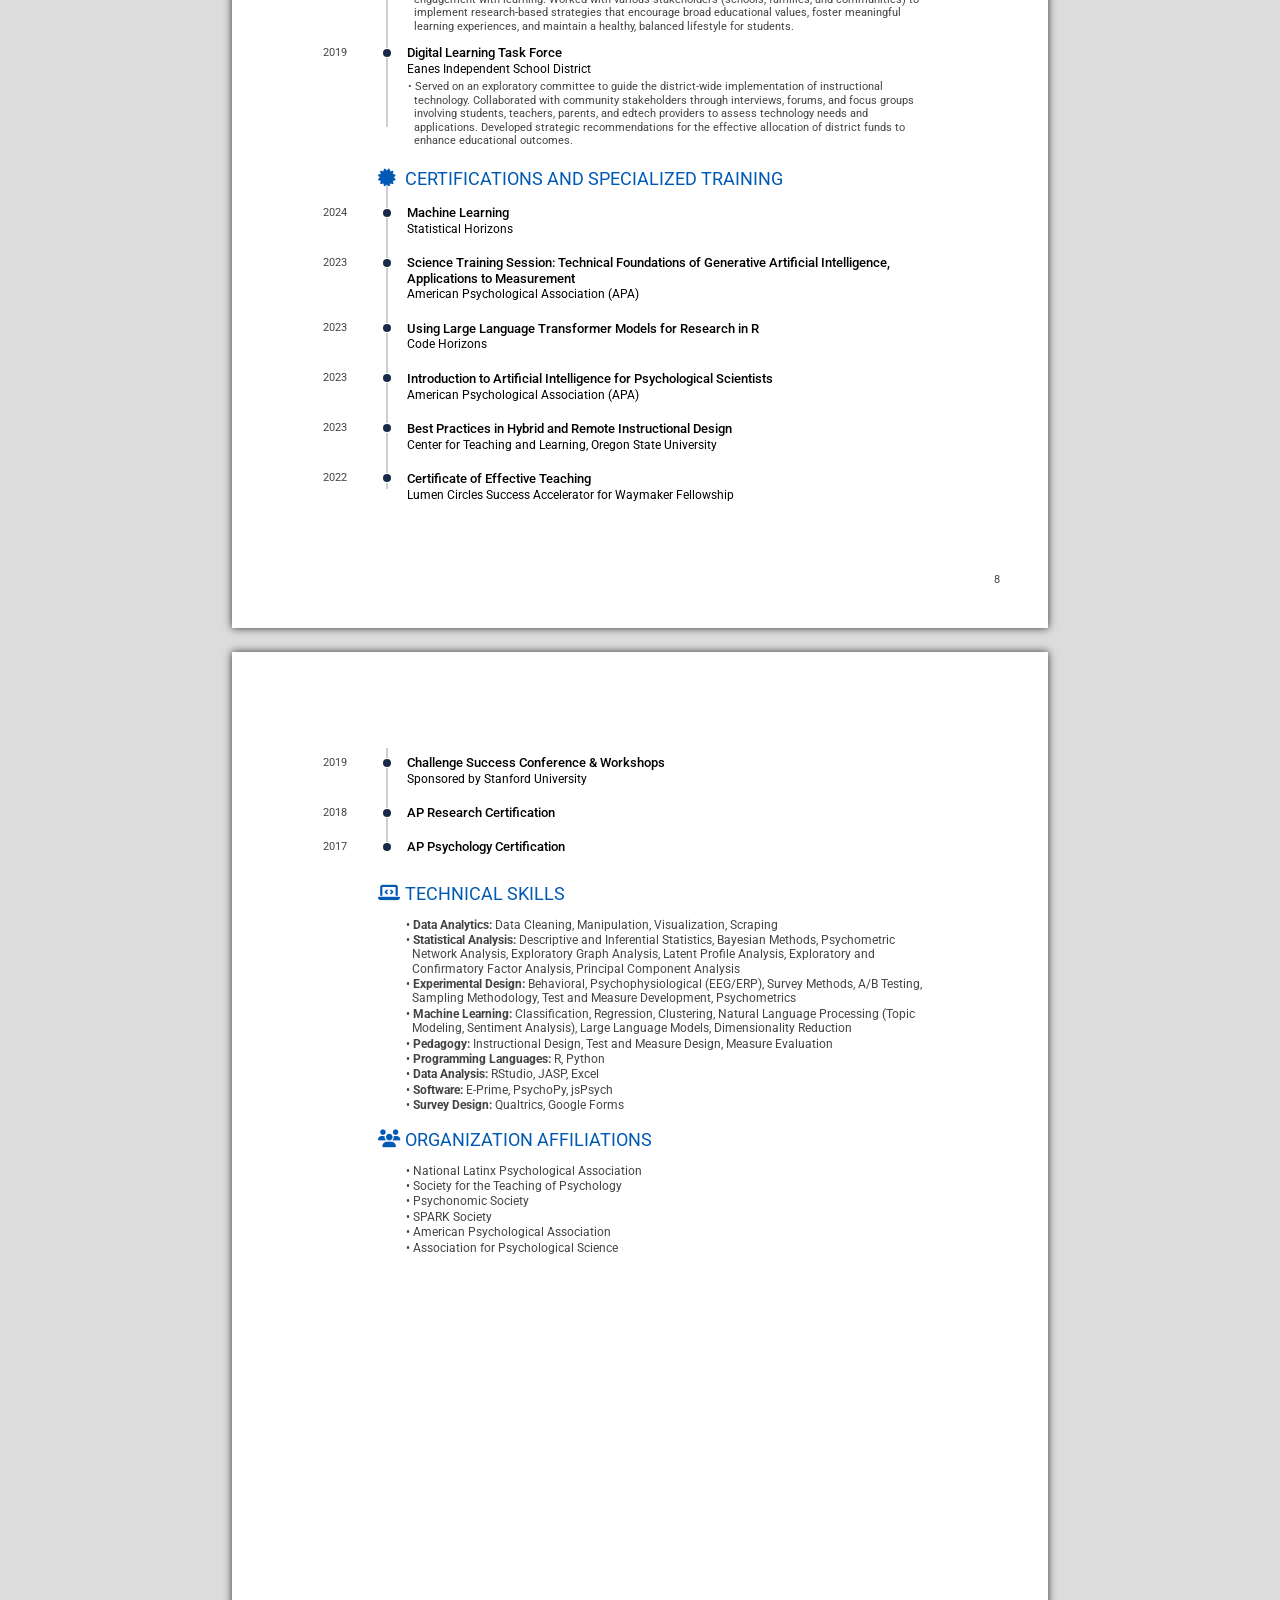
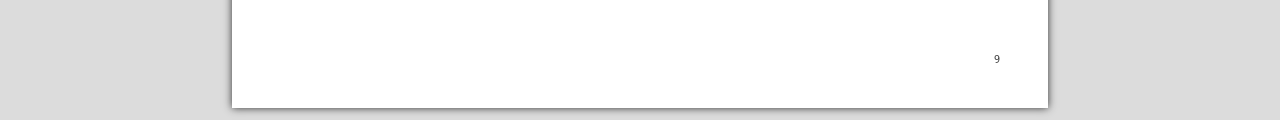
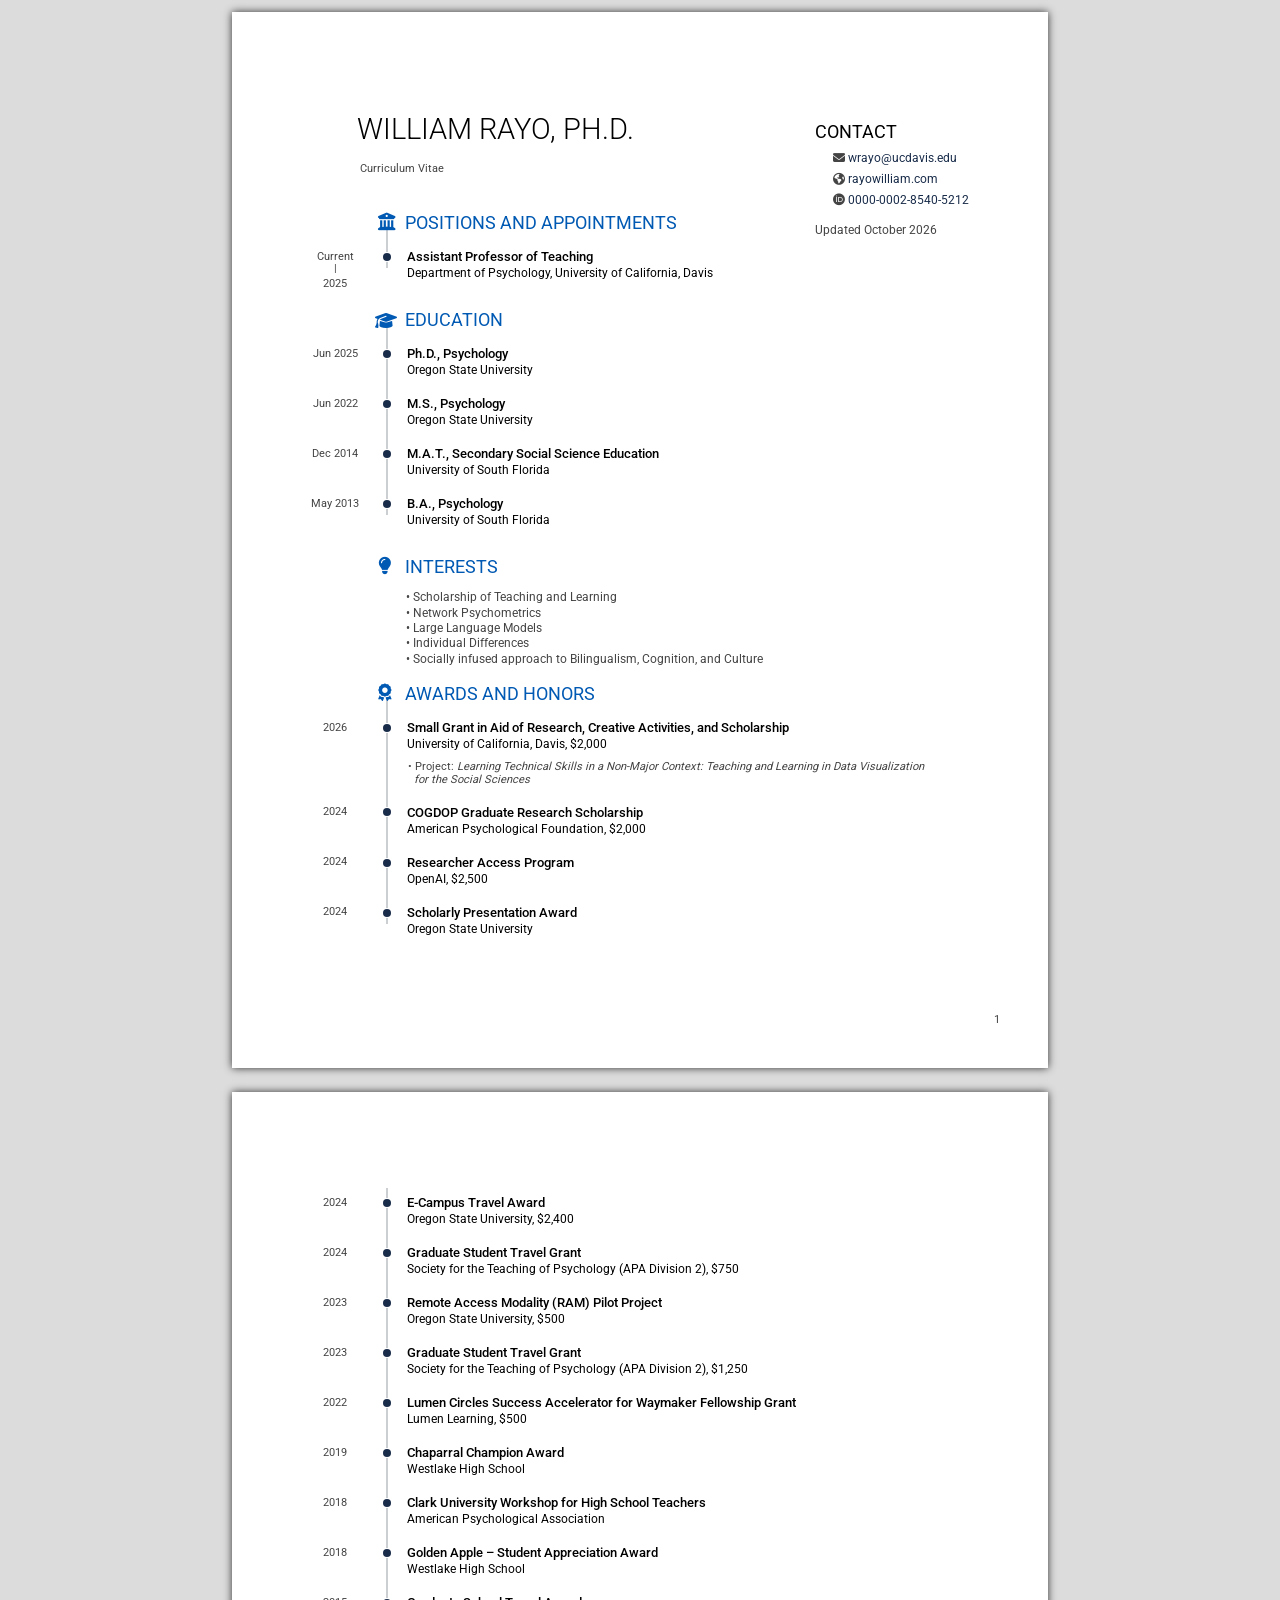
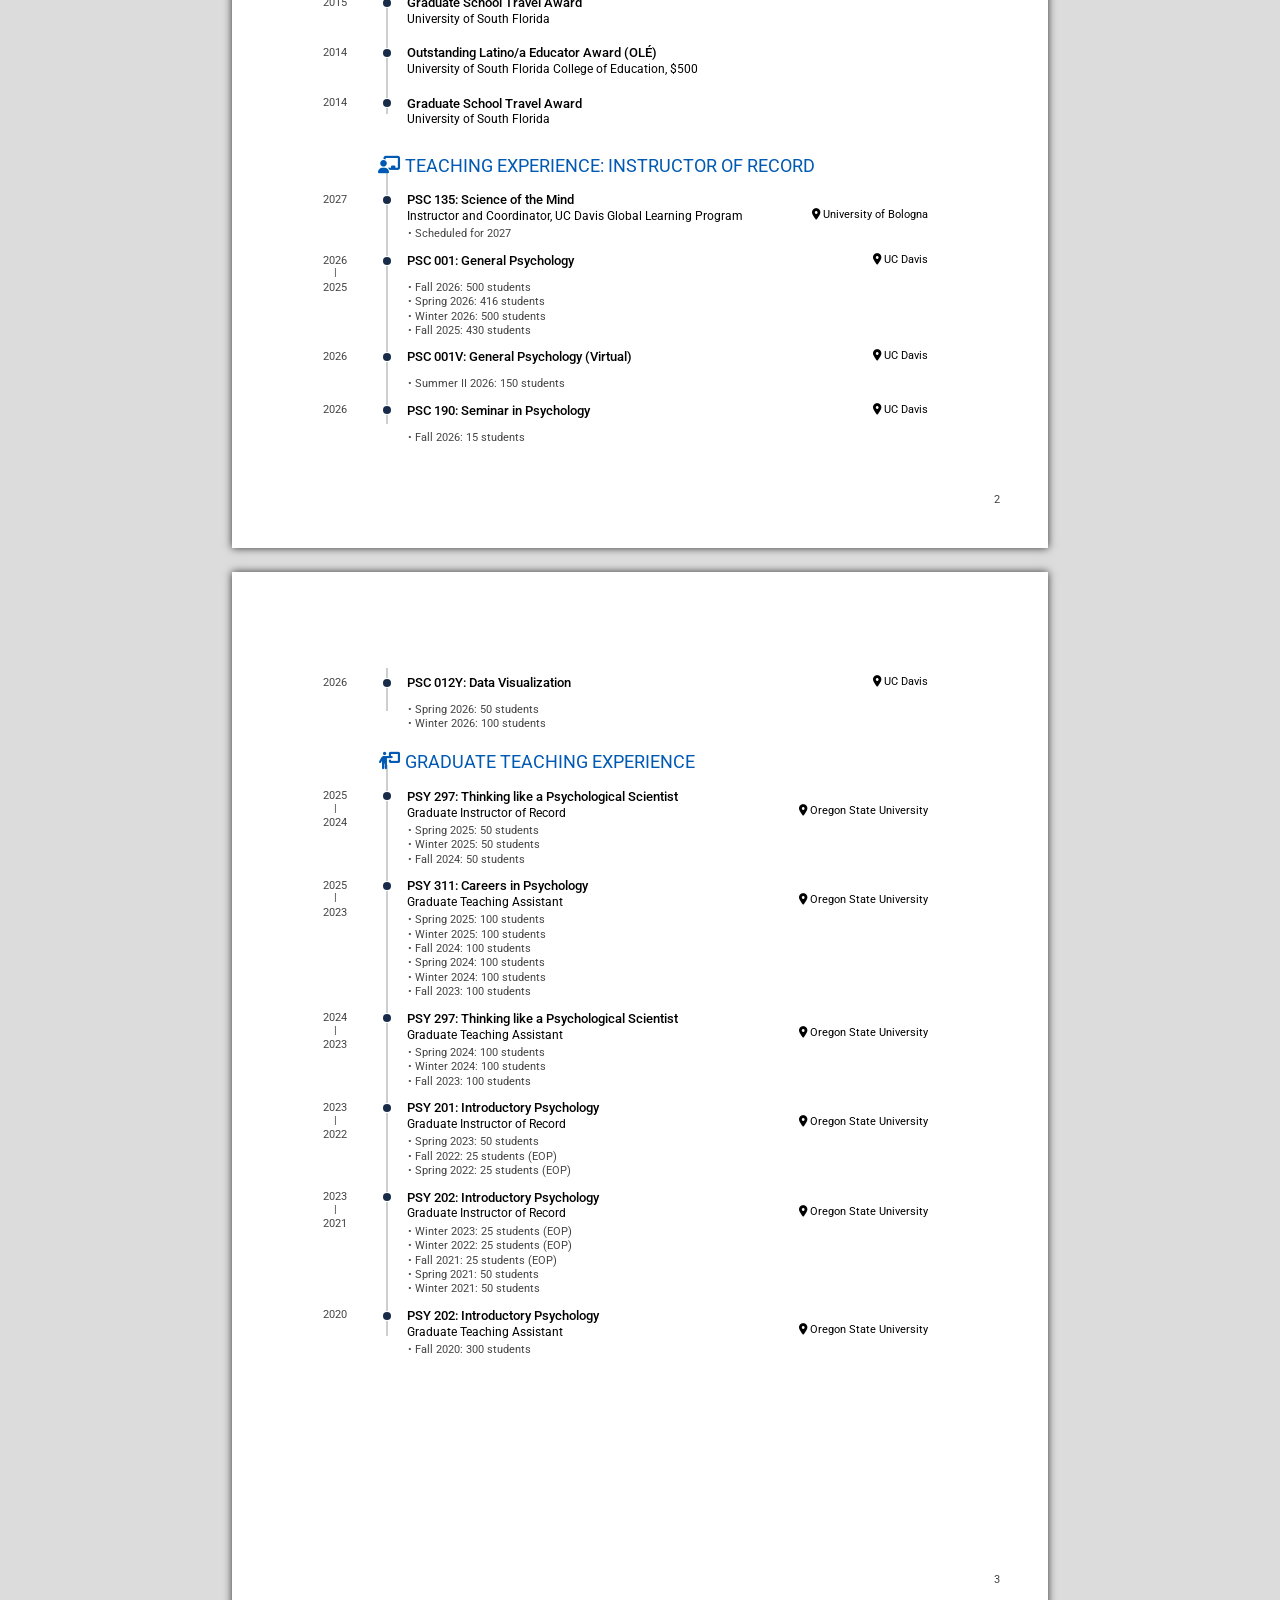
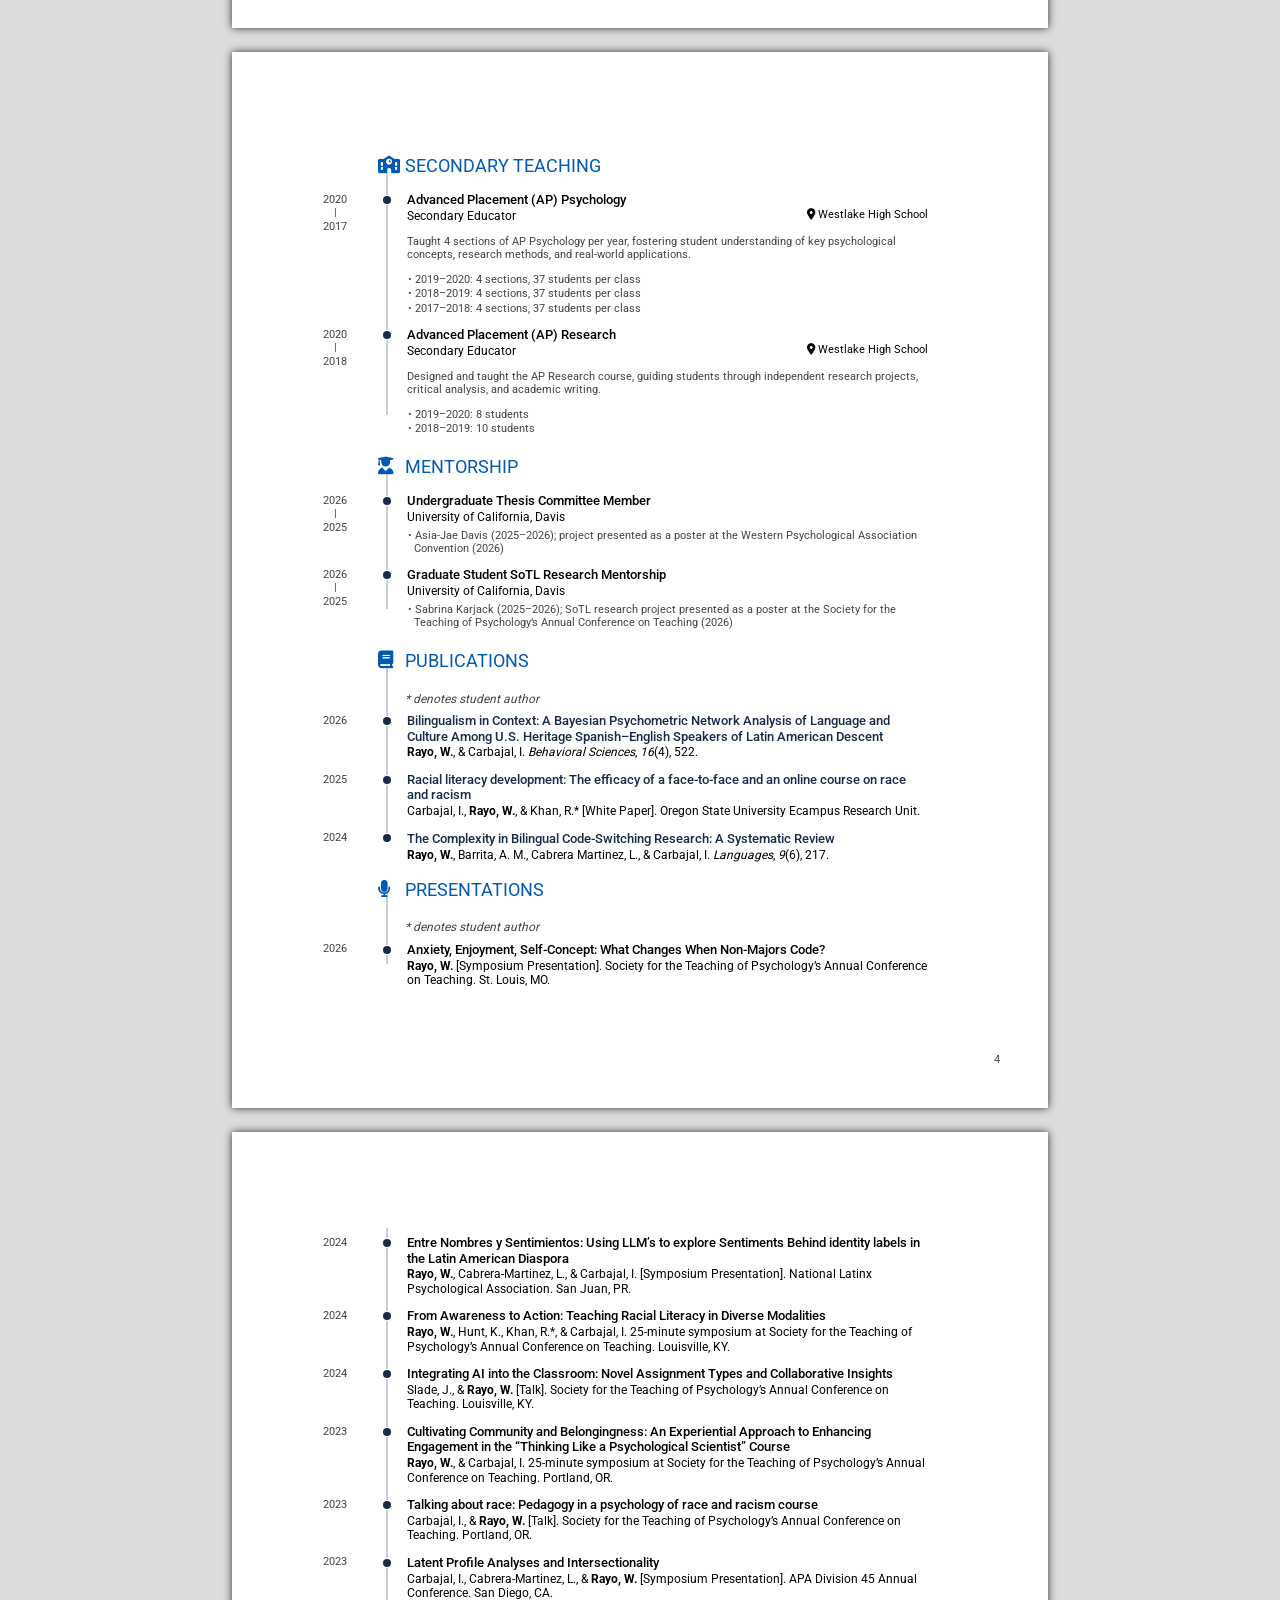
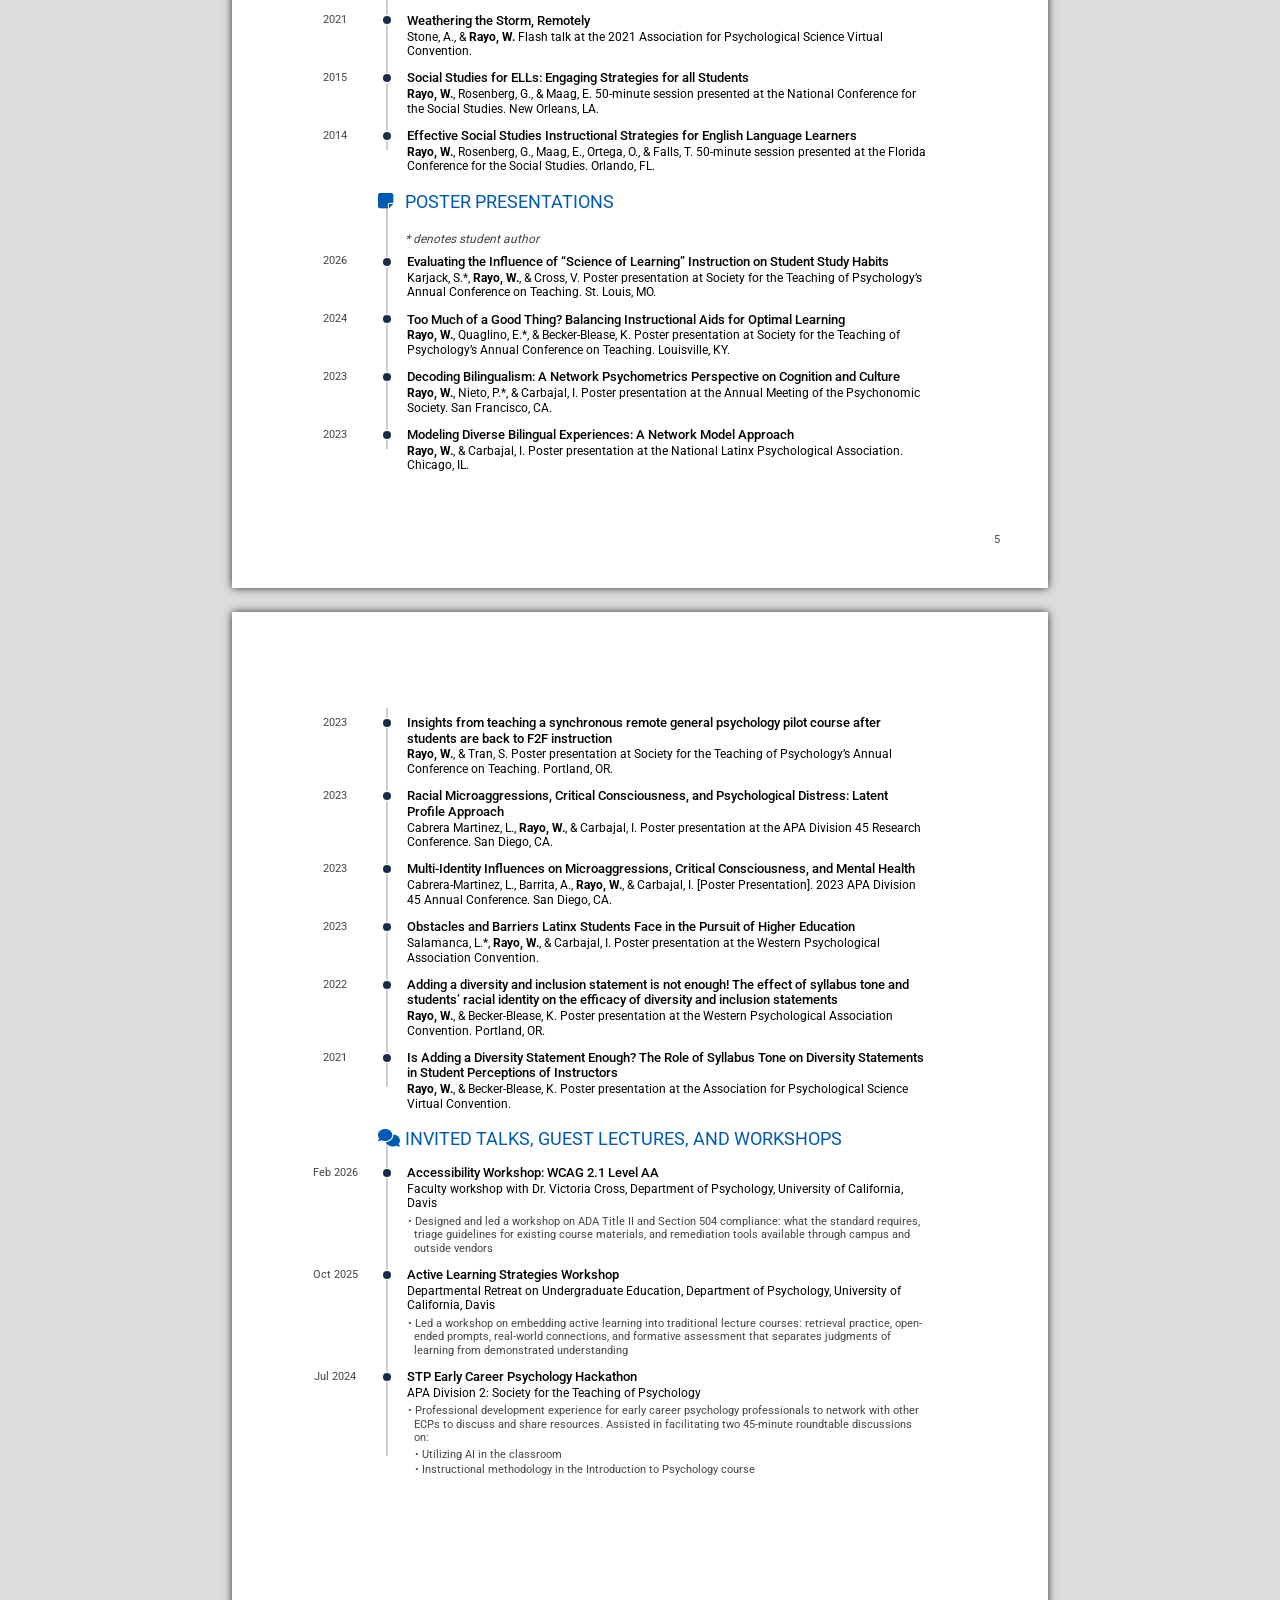
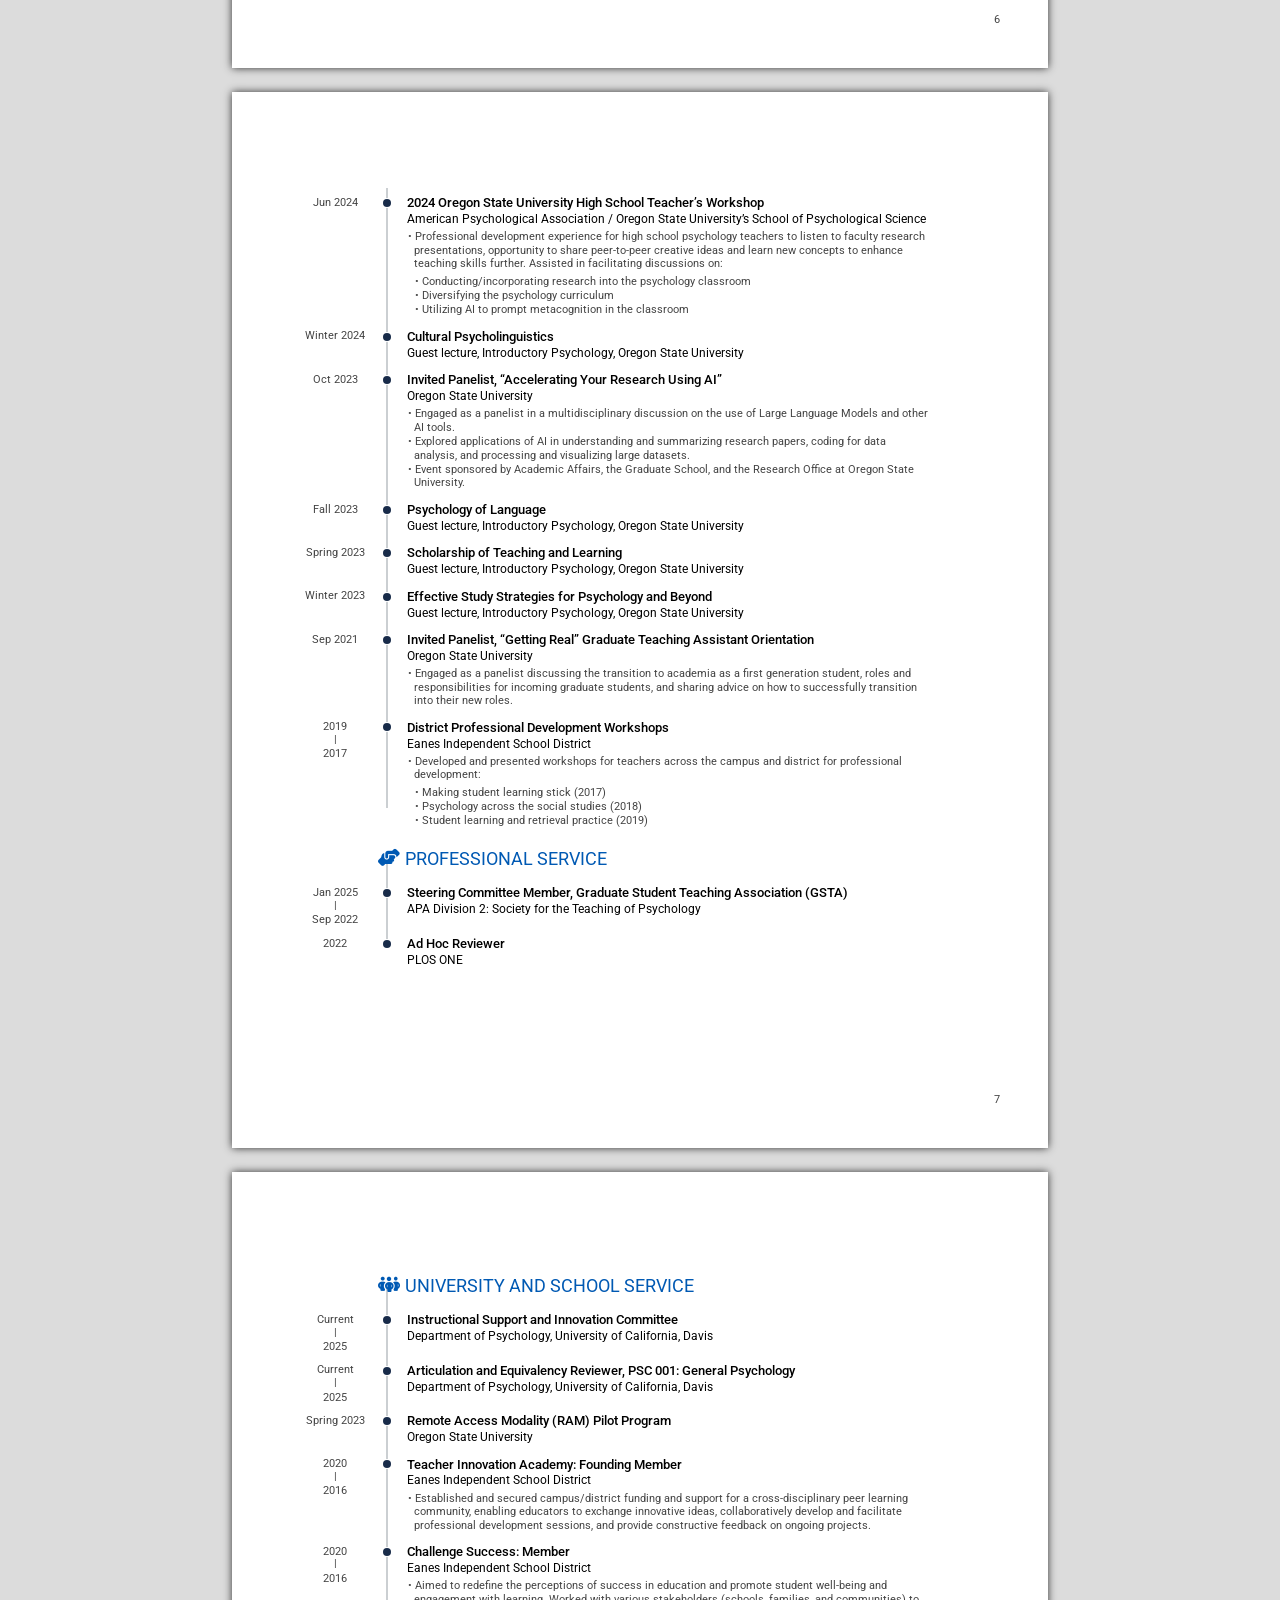
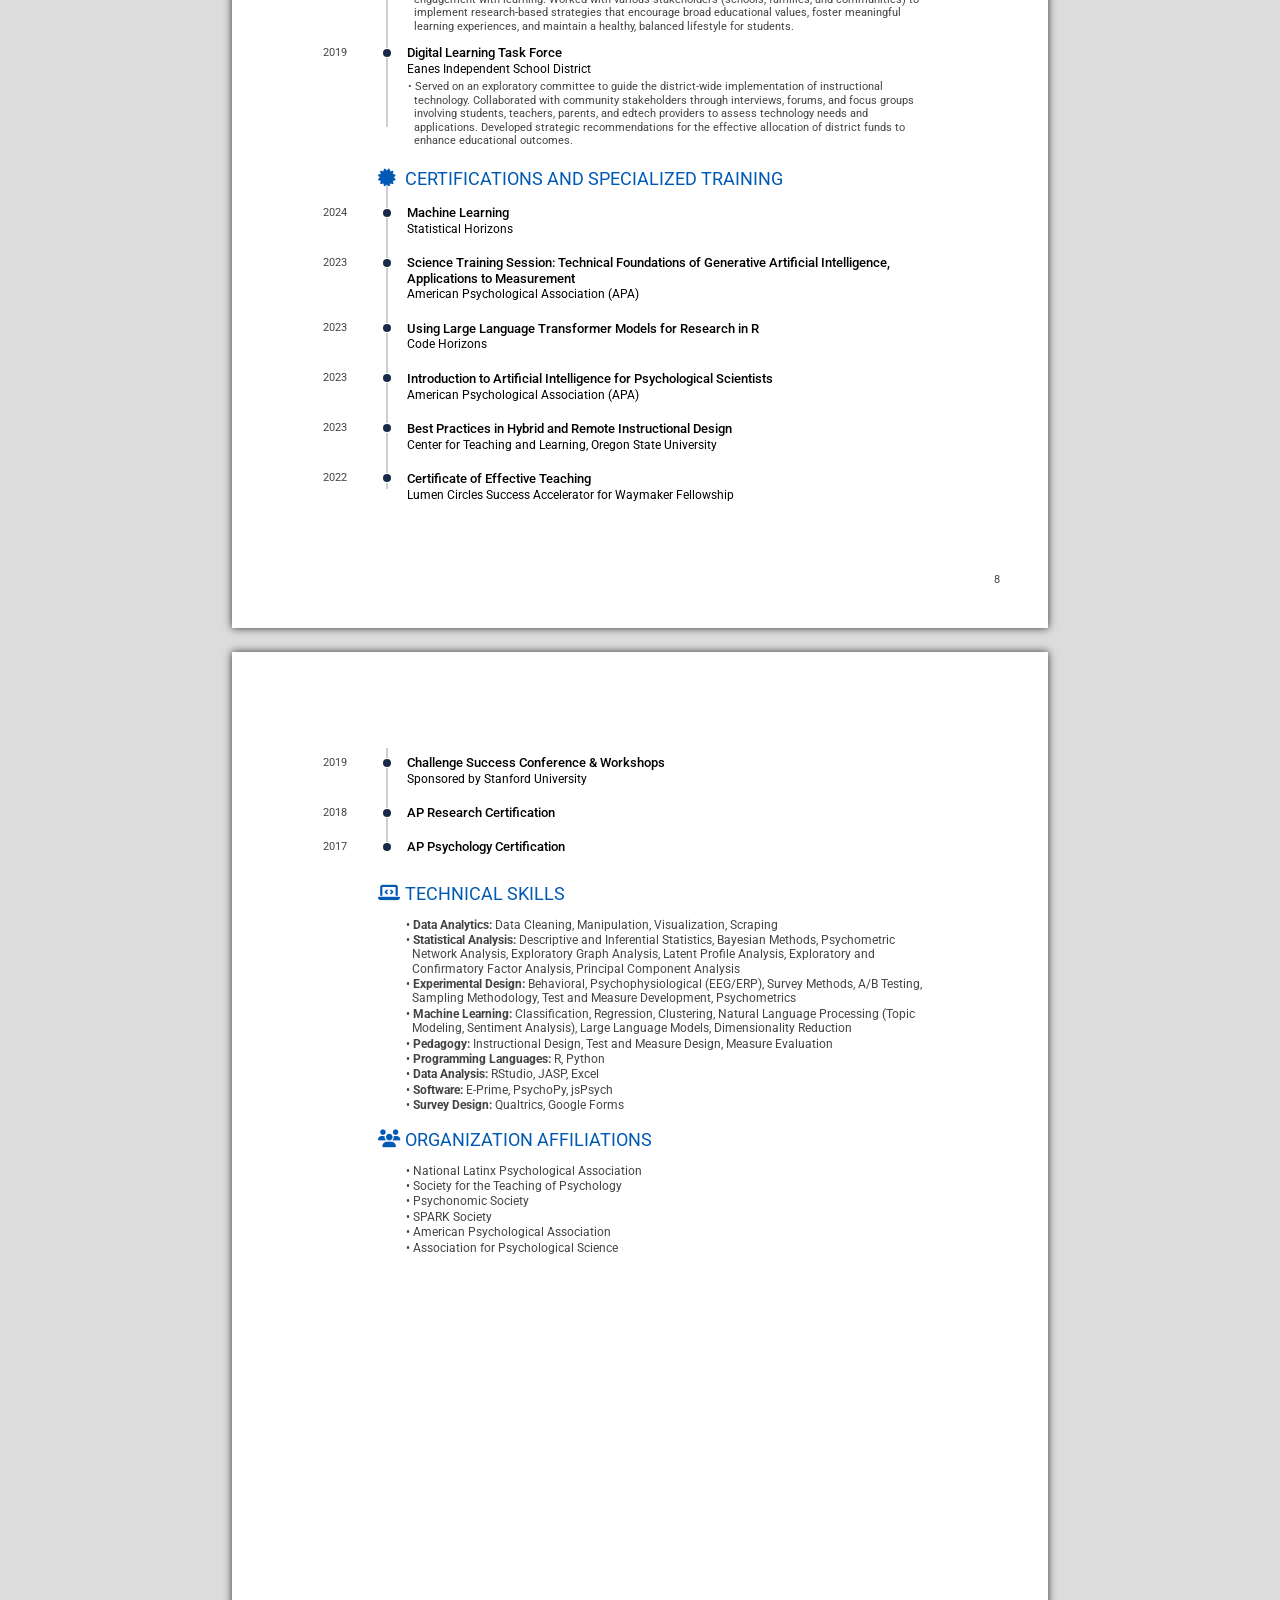
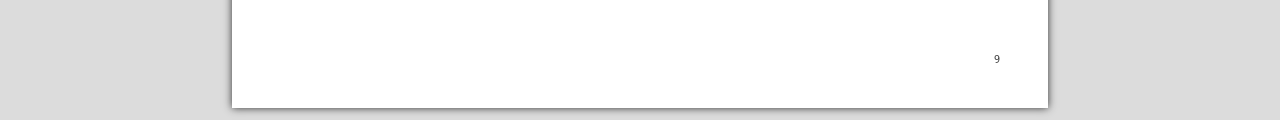
